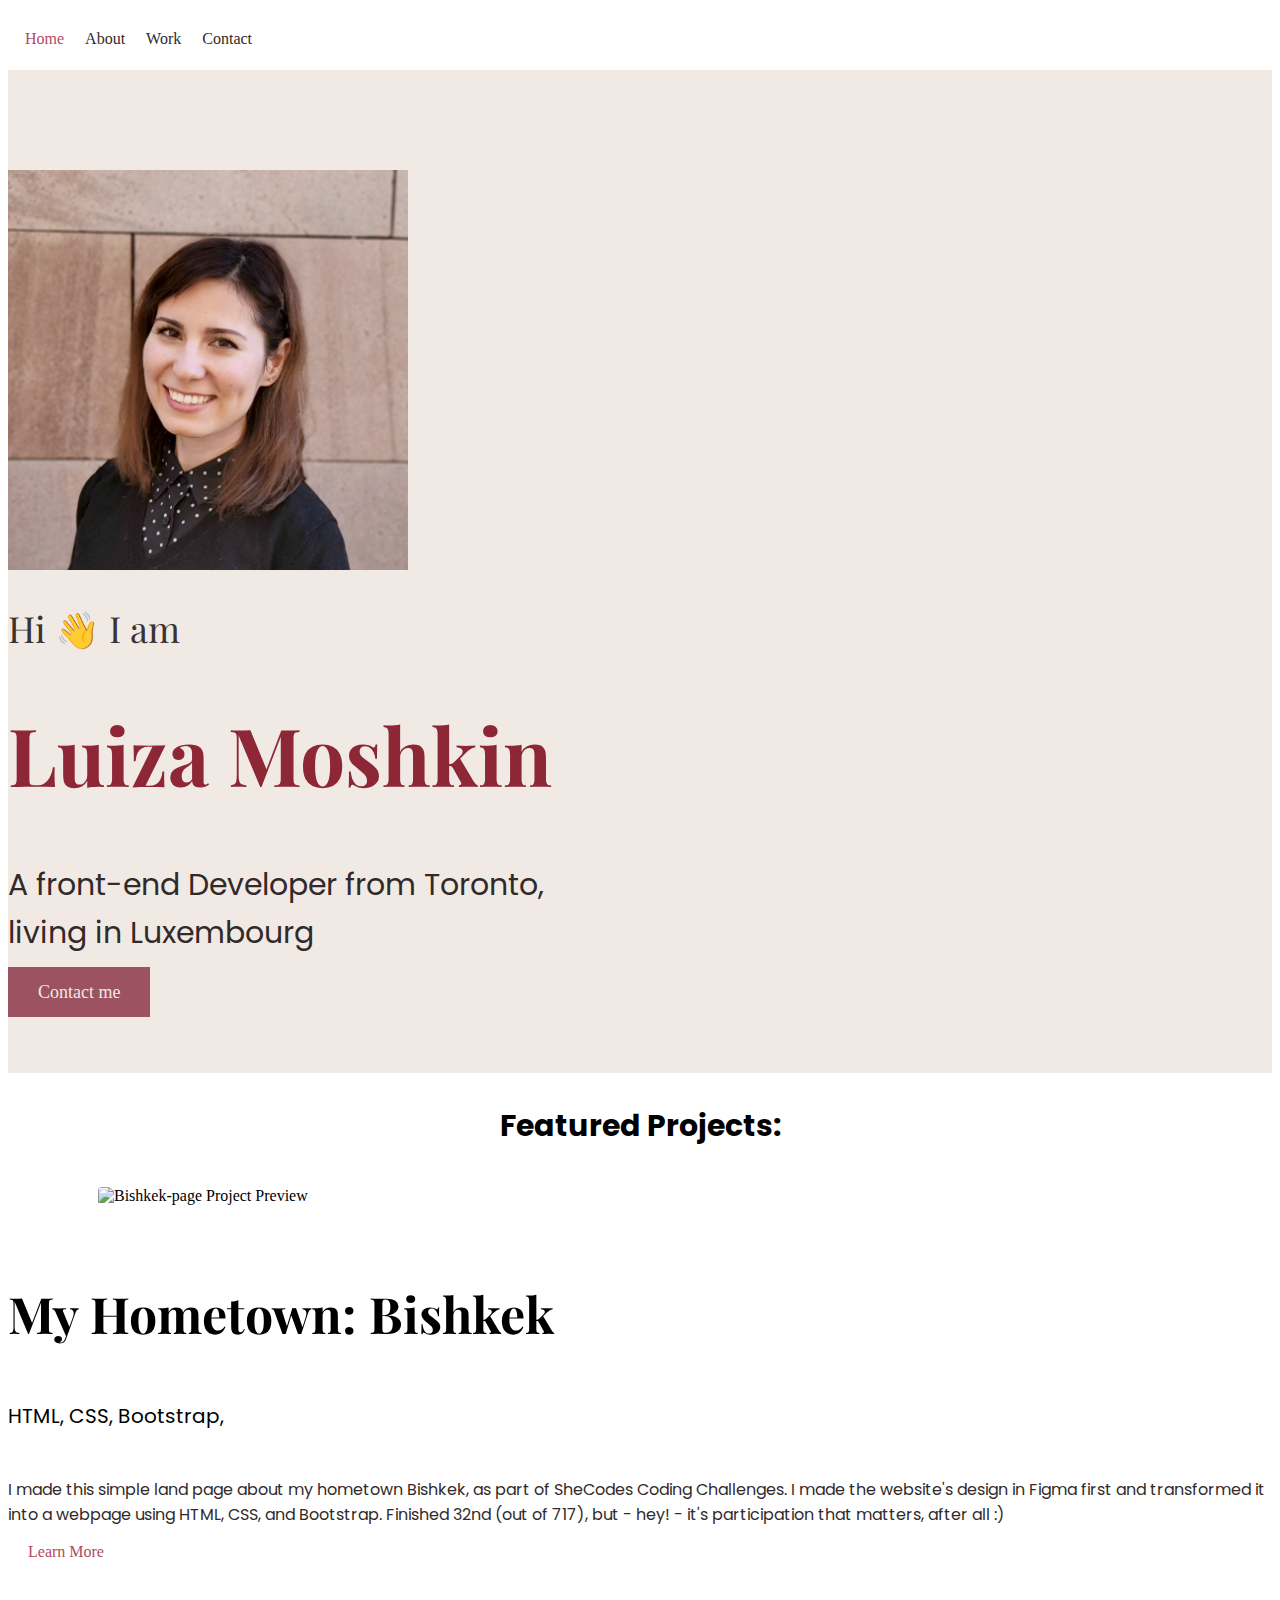
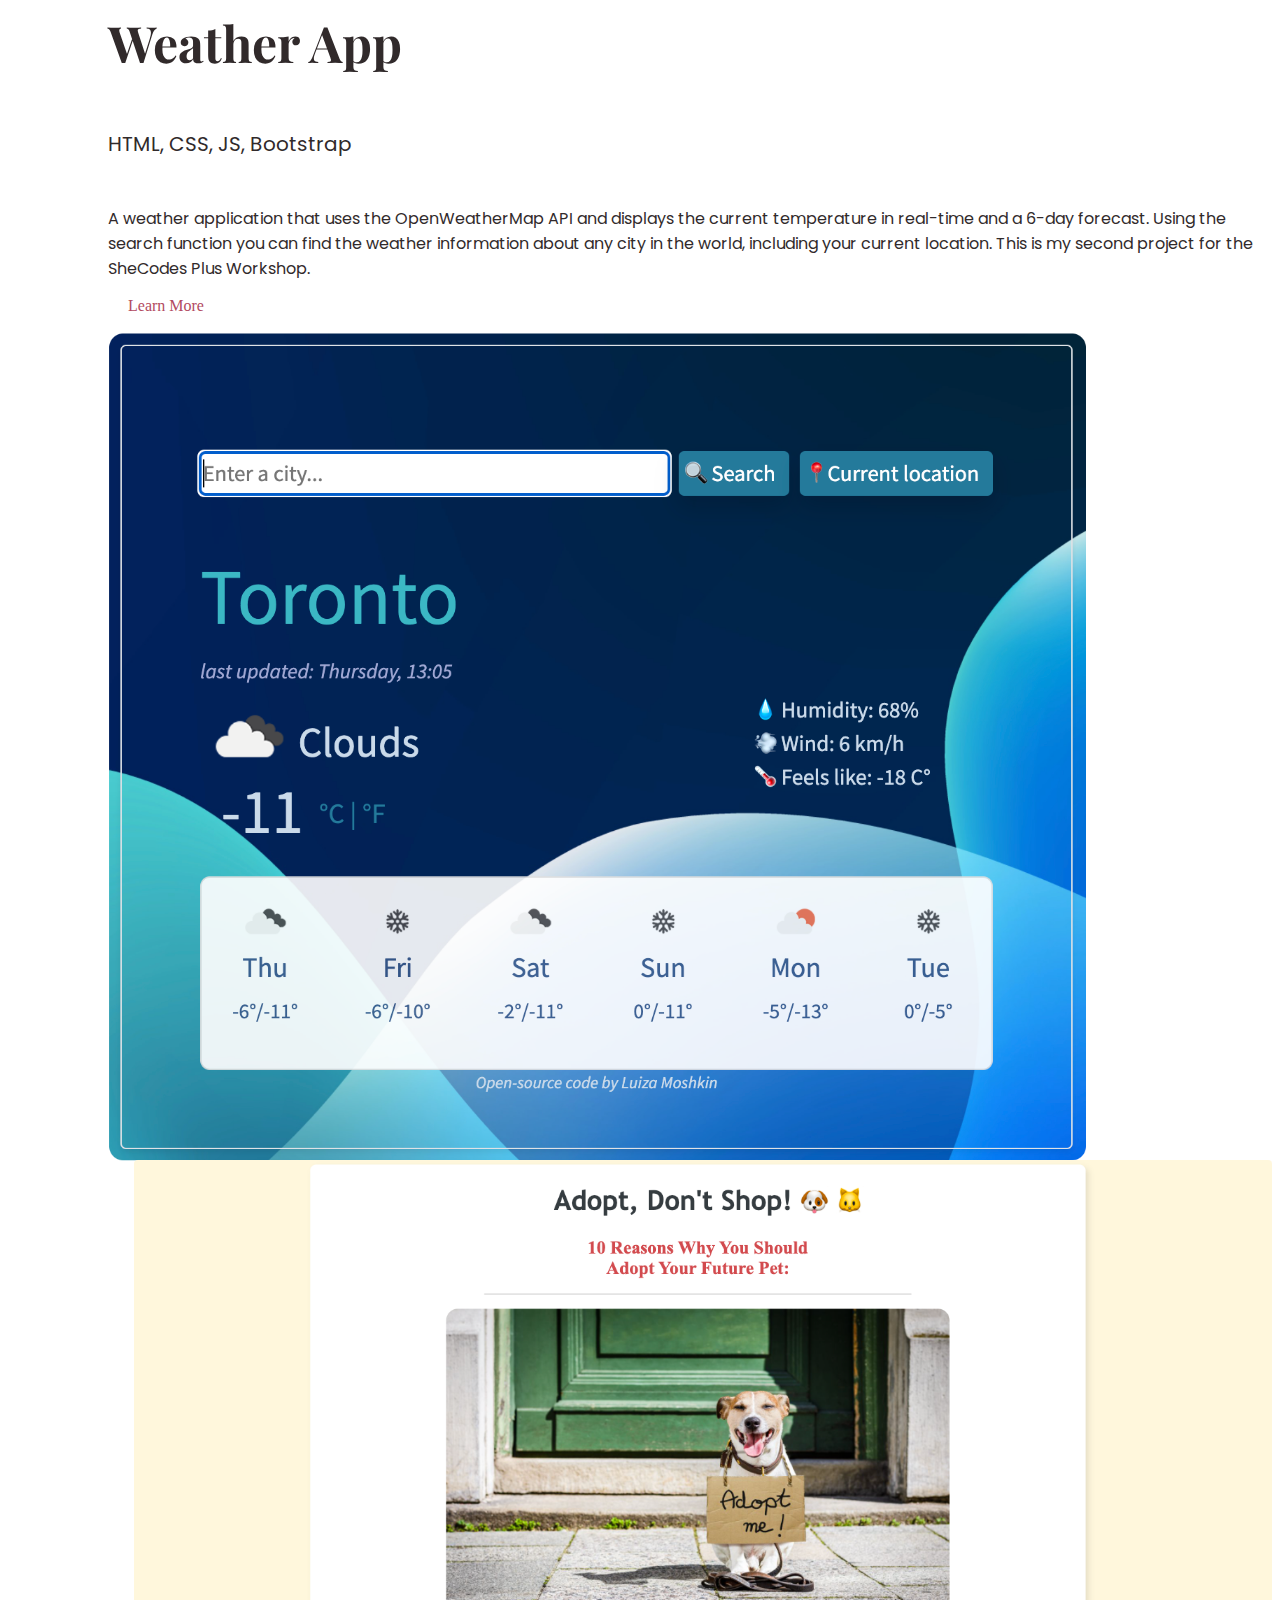
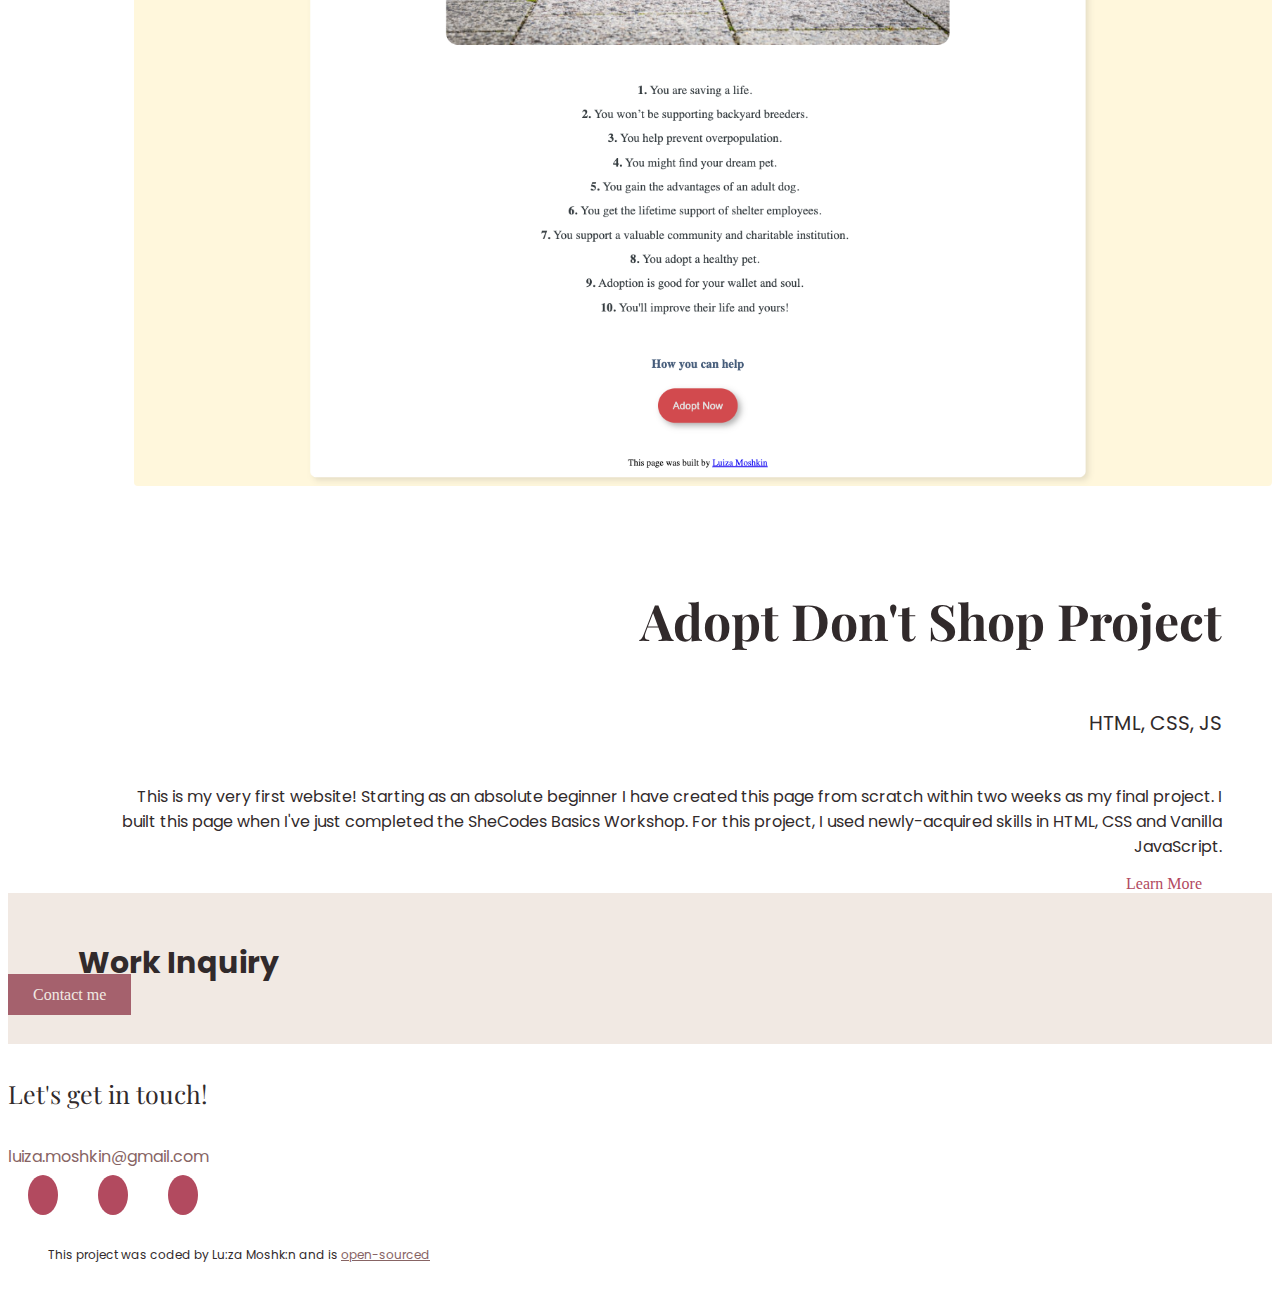
==== index.html @ a4249971 "Added animation effects" ====
<!DOCTYPE html>
<html lang="en">
  <head>
    <meta charset="UTF-8" />
    <meta http-equiv="X-UA-Compatible" content="IE=edge" />
    <meta name="viewport" content="width=device-width, initial-scale=1.0" />
    <meta
      name="description"
      content="Luiza Moshkin is a front-end developer from Toronto, Canada. She is an aspiring software engineer who can work remotely."
    />

    <link rel="preconnect" href="https://fonts.googleapis.com" />
    <link rel="preconnect" href="https://fonts.gstatic.com" crossorigin />
    <link
      href="https://fonts.googleapis.com/css2?family=Playfair+Display:wght@700&family=Poppins:wght@400;500;700&family=Source+Sans+Pro:ital,wght@0,200;0,300;0,400;0,600;0,700;0,900;1,200;1,300;1,400;1,600;1,700;1,900&display=swap"
      rel="stylesheet"
    />
    <link
      href="https://cdn.jsdelivr.net/npm/bootstrap@5.1.3/dist/css/bootstrap.min.css"
      rel="stylesheet"
      integrity="sha384-1BmE4kWBq78iYhFldvKuhfTAU6auU8tT94WrHftjDbrCEXSU1oBoqyl2QvZ6jIW3"
      crossorigin="anonymous"
    />
    <link rel="stylesheet" href="styles/styles.css" />

    <script
      src="https://cdn.jsdelivr.net/npm/bootstrap@5.1.3/dist/js/bootstrap.bundle.min.js"
      integrity="sha384-ka7Sk0Gln4gmtz2MlQnikT1wXgYsOg+OMhuP+IlRH9sENBO0LRn5q+8nbTov4+1p"
      crossorigin="anonymous"
    ></script>
    <script
      src="https://kit.fontawesome.com/94378a0b89.js"
      crossorigin="anonymous"
    ></script>

    <title>Luiza Moshkin - A front-end developer</title>
  </head>
  <body>
    <div class="container">
      <nav class="d-flex justify-content-end">
        <ul>
          <li class="active"><a href="/" title="Homepage"> Home</a></li>
          <li><a href="/about.html" title="About Luiza"> About</a></li>
          <li><a href="/work.html" title="Luiza's Work"> Work </a></li>
          <li>
            <a href="/contact.html" title="Luiza's Contact Info"> Contact </a>
          </li>
        </ul>
      </nav>
    </div>

    <div class="main-page container-fluid flex">
      <div class="hero">
        <div class="row">
          <div class="col-lg text-center mb-3 d-lg-block">
            <img
              src="/images/Luiza Moshkin-round.jpg"
              alt="Luiza Moshkin headshot"
              class="img-fluid luiza rounded-circle border border-white border-3"
            />
          </div>

          <div class="col-md">
            <p>Hi 👋 I am</p>
            <h1 class="mb-4 rotate">Luiza Moshkin</h1>
            <h2 class="mb-5">
              A front-end Developer from Toronto, <br />living in Luxembourg
            </h2>

            <div class="email-me">
              <a
                href="/contact.html"
                title="Contact me"
                class="btn btn-branding"
                id="btn-contact-me"
                >Contact me</a
              >
            </div>
          </div>
        </div>
      </div>

      <div class="zero-project mb-5">
        <h3 class="text-center mt-5 mb-5">Featured Projects:</h3>
        <div class="row">
          <div class="col-sm text-center">
            <img
              src="/images/Bishkek-City-Homepage.png"
              alt="Bishkek-page Project Preview"
              class="d-none d-sm-block grow"
              id="img-bishkek-app"
            />
          </div>

          <div class="col-sm">
            <h2 class="mt-4 mb-3">My Hometown: Bishkek</h2>
            <h6 class="mb-4">HTML, CSS, Bootstrap,</h6>
            <p class="mb-4 text-muted">
              I made this simple land page about my hometown Bishkek, as part of
              SheCodes Coding Challenges. I made the website's design in Figma
              first and transformed it into a webpage using HTML, CSS, and
              Bootstrap. Finished 32nd (out of 717), but - hey! - it's
              participation that matters, after all :)
            </p>
            <div class="btn-weather-app">
              <a href="/work.html" class="btn btn-branding" id="btn-weather-app"
                >Learn More</a
              >
            </div>
          </div>
        </div>
      </div>

      <div class="first-project mb-5 mt-5">
        <div class="row">
          <div class="col-sm weather-margin">
            <h2 class="mt-5 mb-2">Weather App</h2>
            <h6 class="mb-4">HTML, CSS, JS, Bootstrap</h6>
            <p class="mb-4 text-muted">
              A weather application that uses the OpenWeatherMap API and
              displays the current temperature in real-time and a 6-day
              forecast. Using the search function you can find the weather
              information about any city in the world, including your current
              location. This is my second project for the SheCodes Plus
              Workshop.
            </p>
            <div class="btn-weather-app">
              <a href="/work.html" class="btn btn-branding" id="btn-weather-app"
                >Learn More</a
              >
            </div>
          </div>
          <div class="col-sm text-center">
            <img
              src="/images/Weather-App.png"
              alt="Weather Project Preview"
              class="d-none d-sm-block mt-5 grow"
              id="img-weather-app"
            />
          </div>
        </div>
      </div>

      <div class="second-project mt-5">
        <div class="row">
          <div class="col-sm mt-3 text-center">
            <img
              src="/images/Adopt-dont-shop-website.png"
              alt="Website Preview"
              class="d-none d-sm-block grow"
              id="img-adopt-app"
            />
          </div>

          <div class="col-sm" id="adopt-section">
            <h2 class="mt-5 mb-2">Adopt Don't Shop Project</h2>
            <h6 class="mb-4">HTML, CSS, JS</h6>
            <p class="mb-4 text-muted">
              This is my very first website! Starting as an absolute beginner I
              have created this page from scratch within two weeks as my final
              project. I built this page when I've just completed the SheCodes
              Basics Workshop. For this project, I used newly-acquired skills in
              HTML, CSS and Vanilla JavaScript.
            </p>
            <div class="btn-adopt-app">
              <a href="/work.html" class="btn btn-branding" id="btn-adopt-app"
                >Learn More</a
              >
            </div>
          </div>
        </div>
      </div>

      <div class="flex text-center mt-5 mb-5 d-none d-sm-block">
        <div class="work-inquiry">
          <div class="container">
            <div class="row">
              <div class="col-md-6">
                <h5>Work Inquiry</h5>
              </div>

              <div class="col-md-6">
                <a
                  href="/contact.html"
                  class="btn btn-branding"
                  id="btn-work-inquiry"
                  >Contact me</a
                >
              </div>
            </div>
          </div>
        </div>
      </div>

      <div class="email-footer text-center justify-content-center">
        <h4 class="mt-5 mb-3">Let's get in touch!</h4>

        <p id="email-contact">
          <a href="mailto:luiza.moshkin@gmail.com">luiza.moshkin@gmail.com</a>
        </p>
      </div>

      <div class="social-links-footer d-flex justify-content-center mt-5">
        <a href="https://github.com/la-viza" target="_blank"
          ><i class="fab fa-github" id="footer-icons"></i
        ></a>

        <a
          href="https://www.linkedin.com/in/luiza-moshkin-3024b9229/"
          target="_blank"
          ><i class="fab fa-linkedin-in" id="footer-icons"></i
        ></a>

        <a href=" https://www.instagram.com/la_viza/" target="_blank"
          ><i class="fab fa-instagram" id="footer-icons"></i
        ></a>
      </div>
      <footer class="footer mt-3 mb-3 text-center">
        This project was coded by Lu:za Moshk:n and is
        <a href="https://github.com/la-viza/Portfolio-Project">open-sourced</a>
      </footer>
    </div>
  </body>
</html>
---- styles/styles.css ----
:root {
  --primary-font: "Poppins", sans-serif;
  --heading-font: "Playfair Display", serif;
  --branding-color: #f1e9e3;
  --secondary-color: #b24a5f;
  --heading-color: #312a2b;
  --contact-btn-color: #984a59;
  --contact-links-color: #876464;
}
header {
  padding: 65px !important;
  background-color: var(--branding-color);
  max-width: 100%;
}

header h3 {
  font-size: 40px;
  font-family: var(--heading-font);
  color: var(--heading-color);
}
.heading-short {
  display: inline;
  font-family: var(--heading-font) !important;
}
h1 {
  font-family: var(--heading-font);
  font-size: 80px;
  font-weight: bold;
  color: #8e2735;
}
h3 {
  font-family: var(--primary-font);
  font-size: 30px;
  text-align: center;
}

h2 {
  font-family: var(--heading-font);
  font-size: 50px;
  line-height: 1.6;
}

h4 {
  font-family: var(--heading-font);
  font-size: 25px;
  font-weight: normal;
}
h5 {
  font-family: var(--primary-font);
  font-size: 30px;
  color: var(--heading-color);
  margin: 7px 0 0 70px;
}

h6 {
  font-family: var(--primary-font);
  font-size: 20px;
  font-weight: normal;
}

p {
  font-family: var(--primary-font);
  color: var(--heading-color);
  font-size: 16px;
  font-weight: normal;
}
span {
  display: flex;
  justify-content: center;
}

nav {
  padding: 10px 0;
}
nav ul {
  padding: 0;
  margin: 0;
}

nav li {
  display: inline;
  list-style: none;
  line-height: 42px;
  margin-left: 17px;
}
nav a {
  text-decoration: none;
  color: var(--heading-color);
  transition: all 100ms ease-in-out;
}
nav a:hover,
nav li.active a,
footer a:hover {
  color: var(--secondary-color);
}
footer {
  padding: 40px;
  font-family: var(--primary-font);
  color: var(--heading-color);
  font-size: 12px;
  line-height: 1.5;
}
footer a {
  color: var(--contact-links-color);
  text-decoration: underline;
}
.main-page {
  padding: 0 !important;
  max-width: 100%;
}

.hero {
  max-width: 100%;
  margin: 0 !important;
  text-align: left;
  background-color: var(--branding-color);
  padding: 100px 0 70px;
  color: var(--heading-color);
}
.hero p {
  font-family: var(--heading-font) !important;
  font-size: 36px;
  line-height: 1;
  color: var(--heading-color) !important;
  opacity: 95%;
}

.hero h2 {
  font-family: var(--primary-font);
  font-weight: normal;
  font-size: 30px;
}
.rotate {
  transition: 1s ease;
}

.rotate:hover {
  -webkit-transform: rotateZ(-3deg);
  -ms-transform: rotateZ(-3deg);
  transform: rotateZ(-3deg);
  transition: 1s ease;
}

.luiza {
  width: 400px;
  height: auto;
  transition: 1s ease;
}
.luiza:hover {
  -webkit-transform: scale(1.1);
  -ms-transform: scale(1.1);
  transform: scale(1.1);
  transition: 1s ease;
}

.first-project {
  text-align: left;
  margin: auto;
  color: var(--heading-color);
}

.second-project {
  text-align: right;
  margin: 0;
  color: var(--heading-color);
}
.grow {
  transition: 1s ease;
  cursor: pointer;
}
.grow:hover {
  -webkit-transform: scale(1.1);
  -ms-transform: scale(1.1);
  transform: scale(1.1);
  transition: 1s ease;
}

.contact-icons {
  font-size: 25px;
  margin: 15px;
  color: var(--contact-links-color);
}

a {
  color: var(--heading-color);
  text-decoration: none;
  cursor: pointer;
  transition: all 100ms ease-in-out;
}
a :hover {
  color: var(--secondary-color);
}

#btn-contact-me {
  background-color: var(--contact-btn-color);
  color: var(--branding-color);
  border-color: var(--contact-btn-color);
  opacity: 95%;
  font-size: 18px;
  padding: 15px 30px;
}
#btn-contact-me-about {
  background-color: var(--contact-btn-color);
  color: var(--branding-color);
  border-color: var(--contact-btn-color);
  opacity: 95%;
  font-size: 16px;
  padding: 15px 15px;
}

#btn-contact-me:hover,
#btn-contact-me-about:hover {
  border: solid 1px var(--branding-color);
  opacity: 100%;
  transition: all 100ms ease-in-out;
}

#btn-weather-app,
#btn-adopt-app {
  background-color: fffff;
  color: var(--secondary-color);
  border-color: var(--secondary-color);
  font-size: 16px;
  padding: 15px 20px;
}

#btn-weather-app:hover,
#btn-adopt-app:hover {
  color: var(--contact-btn-color);
  border: solid 1.2px var(--contact-btn-color);
  transition: all 100ms ease-in-out;
}

#btn-launch-project {
  background-color: var(--contact-btn-color);
  color: var(--branding-color);
  border-color: var(--contact-btn-color);
  opacity: 85%;
  font-size: 14px;
  padding: 13px 15px;
}

#btn-launch-project:hover {
  border: solid 1px var(--branding-color);
  opacity: 100%;
  transition: all 100ms ease-in-out;
}

#img-bishkek-app {
  max-width: 77%;
  height: 103%;
  margin: 8px 90px 28px;

  border-radius: 4px;
}

#img-weather-app {
  max-width: 80%;
  height: auto;
  margin: 8px 83px 28px;
  border-radius: 4px;
}

#img-adopt-app {
  max-width: 90%;
  height: auto;
  margin: -47px 0px 50px 50px;
  border-radius: 4px;
}

#img-work-bishkek {
  max-width: 87%;
  height: 66%;
  border-radius: 4px;
}

#img-work-weather {
  max-width: 90% !important;
  height: 67%;
  margin: 0;
  padding: 0;
  border-radius: 4px;
}

.weather-margin {
  margin-left: 100px;
}

.brighten {
  -webkit-filter: brightness(50%);
  -webkit-transition: all 1s ease;
  -moz-transition: all 1s ease;
  -o-transition: all 1s ease;
  -ms-transition: all 1s ease;
  transition: all 1s ease;
}
.brighten:hover {
  -webkit-filter: brightness(100%);
}
#img-work-adopt {
  max-width: 82%;
  height: auto;
  margin: 13px 0 10px -83px;
  border-radius: 4px;
}

#img-portrait-icon {
  max-width: 35%;
  margin-top: -47px;
}
#adopt-section {
  padding: 0 50px 0 100px;
}
#btn-work-inquiry {
  background-color: var(--contact-btn-color);
  color: var(--branding-color);
  border-color: var(--contact-btn-color);
  opacity: 85%;
  font-size: 16px;
  border: 12px 30px !important;
  padding: 12px 25px;
  margin-right: 70px;
}

#btn-work-inquiry:hover {
  border: solid 1px var(--branding-color);
  opacity: 100%;
  transition: all 100ms ease-in-out;
}

.content-container {
  justify-content: space-evenly;
  color: var(--heading-color);
  margin: 0 !important;
  padding: 0 !important;
}

.content-container h1 {
  font-size: 50px;
  padding-top: 150px;
}
.content-container h2 {
  font-size: 22px;
}
.contact-container h1 {
  font-size: 50px;
}
.about-me {
  padding-left: 100px;
}
.about-me-image {
  max-width: 70%;
  margin-left: 50px;
  margin-top: 60px;
  filter: grayscale(100%);
  -webkit-filter: grayscale(100%);
  -webkit-transition: all 1s ease;
}
.about-me-image:hover {
  filter: grayscale(0%);
  filter: gray;
  -webkit-filter: grayscale(0%);
  filter: none;
  transition: 1s ease;
}

.box {
  max-width: 500px;
  height: auto;
  display: flex;
  flex-direction: column;
  text-align: center;
  justify-content: center;
  padding-top: 80px;
  color: var(--heading-color);
  border-color: var(--heading-color) !important;
}
#email-contact a {
  color: var(--contact-links-color);
  display: flex;
  flex-direction: column;
}

#email-contact :hover {
  color: var(--secondary-color);
  text-decoration: none;
}

.social-links-footer a {
  margin: 0 20px;
  color: var(--branding-color);
  background: var(--secondary-color);
  padding: 10px 15px;
  font-size: 18px;
  border-radius: 50%;
  transition: all 100ms ease-in-out;
}
.social-links-footer :hover {
  color: var(--branding-color);
  background-color: var(--contact-btn-color);
}
.email-footer h4 {
  color: var(--heading-color);
}

.work-inquiry {
  display: block;
  margin: 0;
  background-color: var(--branding-color);
  color: var(--heading-color);
  padding: 40px 0;
  max-width: 100%;
}

@media (max-width: 915px) {
  header {
    padding: 40px !important;
    background-color: var(--branding-color);
    max-width: 100%;
    text-align: center;
    justify-content: space-evenly;
  }

  header h3 {
    font-size: 19px;
  }
  h3 {
    font-size: 17px;
  }
  h4 {
    margin-top: -15px;
    font-size: 20px;
  }
  h5 {
    font-family: var(--primary-font);
    font-size: 20px;
    color: var(--heading-color);
    margin: 14px;
  }
  h6 {
    font-size: 12px;
  }

  nav ul {
    margin-right: 8px;
  }
  nav li {
    margin-left: 7px;
    line-height: 30px;
  }
  nav a {
    font-size: 12px;
  }
  footer {
    font-size: 8px;
    margin: 0;
    padding: 15px 0 20px;
  }
  .hero {
    justify-content: center !important;
    text-align: center !important;
    padding: 40px 0 25px 0;
  }
  .luiza {
    max-width: 35%;
    height: auto;
    text-align: center;
  }
  .hero p {
    font-size: 20px;
  }
  .hero h1 {
    font-size: 40px;
    margin-top: -10px;
  }
  .hero h2,
  .first-project h3 {
    font-size: 20px;
    margin-top: -10px;
  }
  #btn-contact-me,
  #btn-contact-me-about {
    margin-top: -45px;
    font-size: 10px;
    padding: 8px 15px;
    text-align: center;
    justify-content: center;
  }
  #btn-launch-project {
    margin-top: -21px;
    font-size: 10px;
    padding: 7px 9px;
    text-align: center;
    justify-content: center;
  }
  .first-project,
  .second-project {
    text-align: center;
    justify-content: space-evenly;
    margin-top: -18px;
    flex: 1;
  }

  .first-project p,
  .second-project p,
  .content-container p {
    justify-content: center;
    font-size: 12px;
  }

  .first-project h2,
  .second-project h2 {
    font-size: 25px;
    margin-top: -15px !important;
  }
  .find-me {
    margin-top: 15px !important;
  }
  #adopt-section {
    padding: 0 !important;
  }
  #btn-weather-app,
  #btn-adopt-app {
    font-size: 10px;
    padding: 8px 15px;
  }

  .content-container {
    margin-top: 20px;
    margin-left: -50px;
    text-align: center;
  }
  .content-container h1 {
    font-size: 21px;
    padding: 0 !important;
    margin-left: 29px;
  }
  .contact-container h1 {
    font-size: 35px;
    padding: 0 !important;
    margin-bottom: 35px !important;
  }
  .contact-container {
    margin-top: 100px;
    text-align: center;
    height: auto;
    display: flex;
    flex-direction: column;
    text-align: center;
    justify-content: center;
  }
  .content-container h2 {
    font-size: 14px;
  }
  .box {
    max-width: 320px;
    height: 400px;
    display: flex;
    flex-direction: column;
    text-align: center;
    justify-content: center;
    padding-top: 80px;
  }

  #btn-contact-me-about {
    display: block;
    margin: -20px auto;
    justify-content: center;
    max-width: 50%;
  }
  .about-me-image {
    max-width: 60%;
    margin: 45px;
  }

  .social-links-footer a {
    margin: -17px 14px 17px !important;
    padding: 10px 15px !important;
    font-size: 15px !important;
  }

  #img-adopt-app {
    max-width: 90%;
    height: auto;
    margin: -47px 0px 50px 0px;
    border-radius: 4px;
  }
  #img-work-weather {
    max-width: 82%;
    height: auto;
    margin: -15px 0 28px;
    border-radius: 4px;
  }

  #img-work-adopt {
    max-width: 82%;
    height: auto;
    margin: 30px 0 28px;
    border-radius: 4px;
  }
  #email-contact {
    font-size: 10px !important;
  }
  .email-footer h4 {
    margin-top: 5px !important;
  }
  .work-inquiry {
    border-radius: 7px;
  }
}
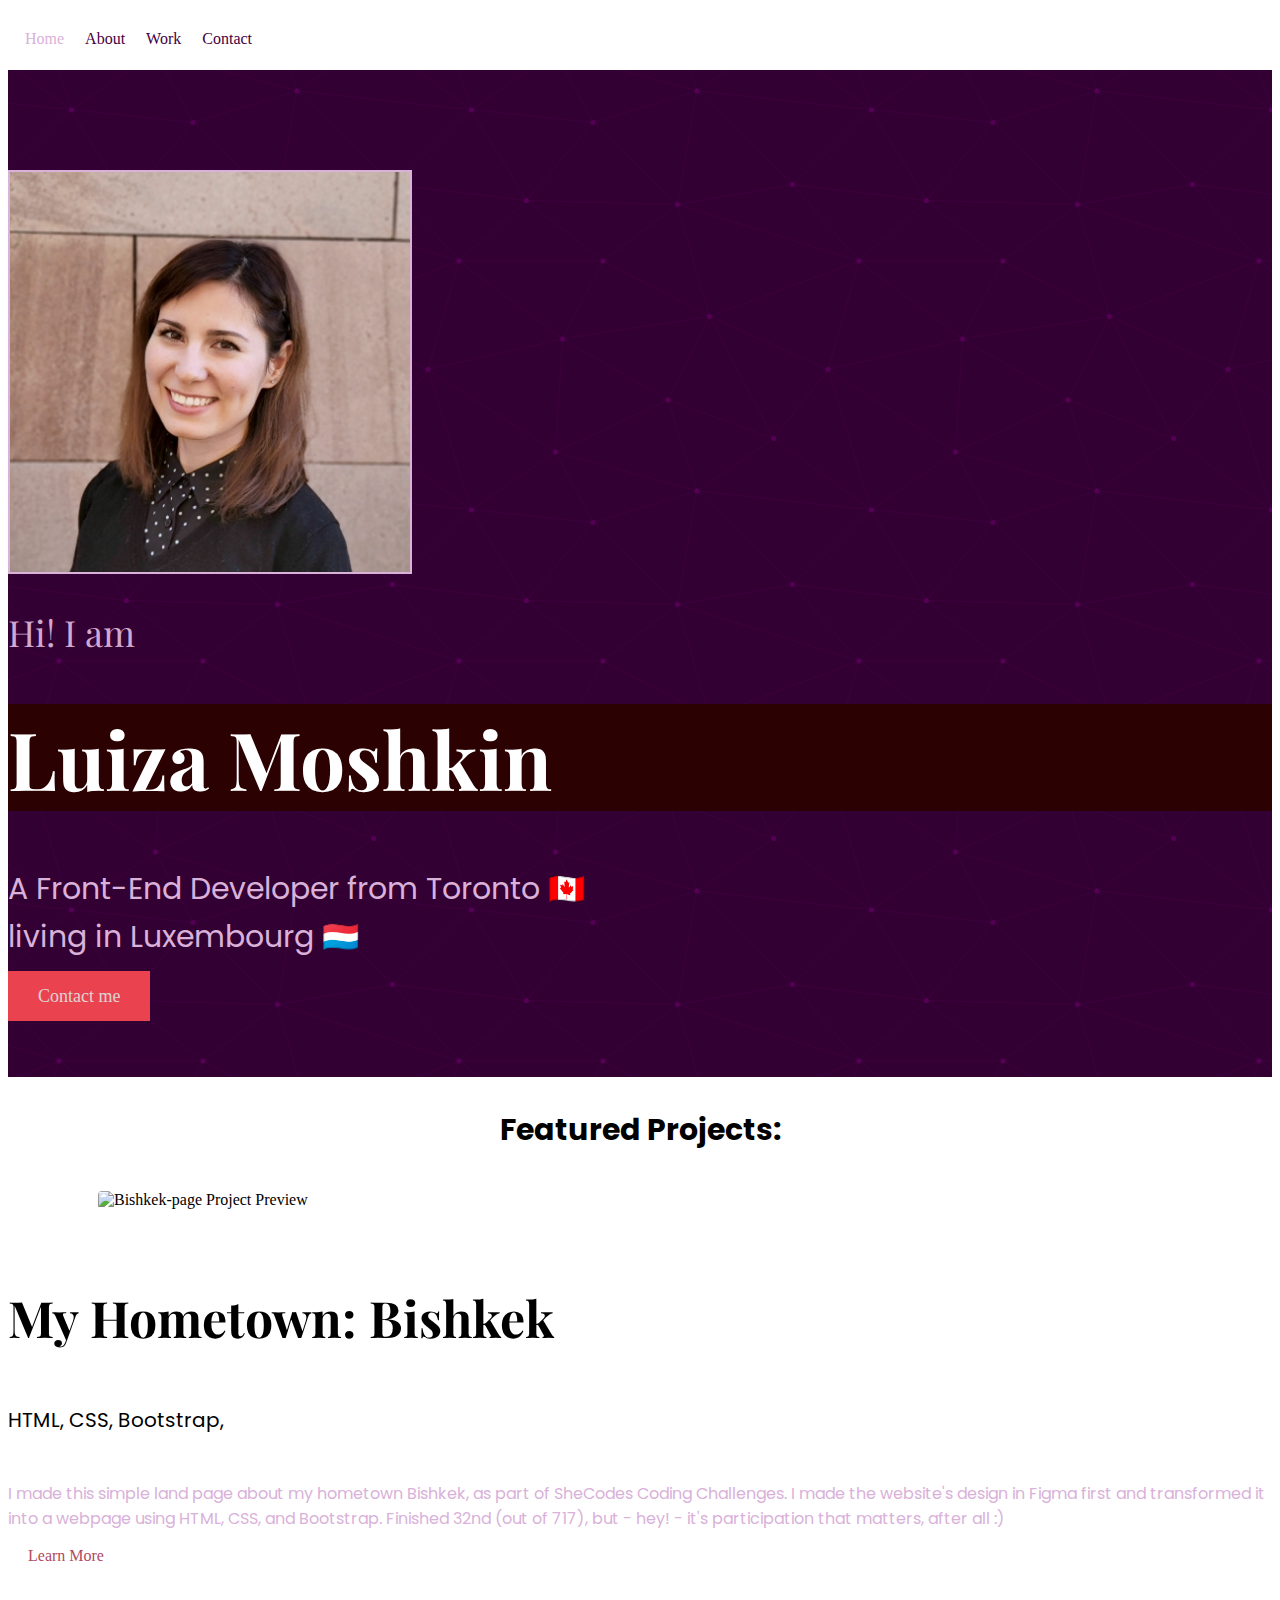
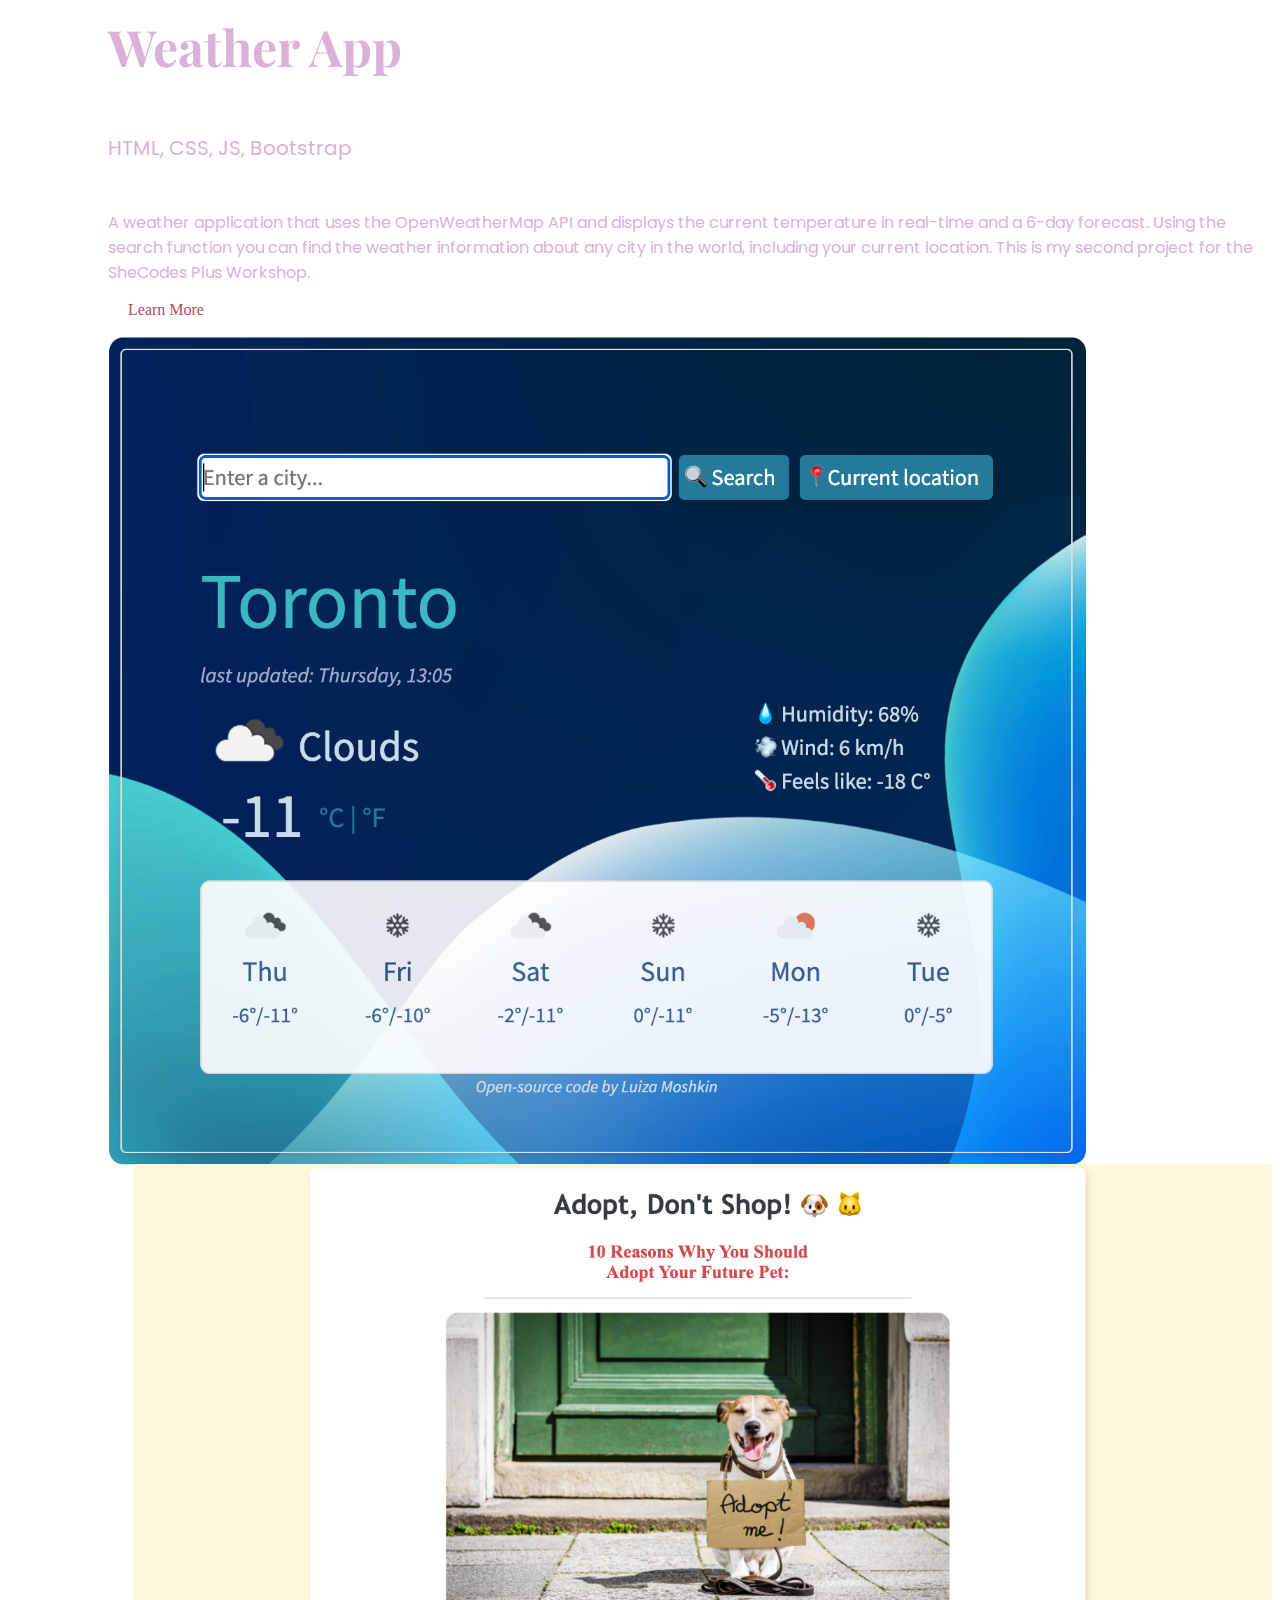
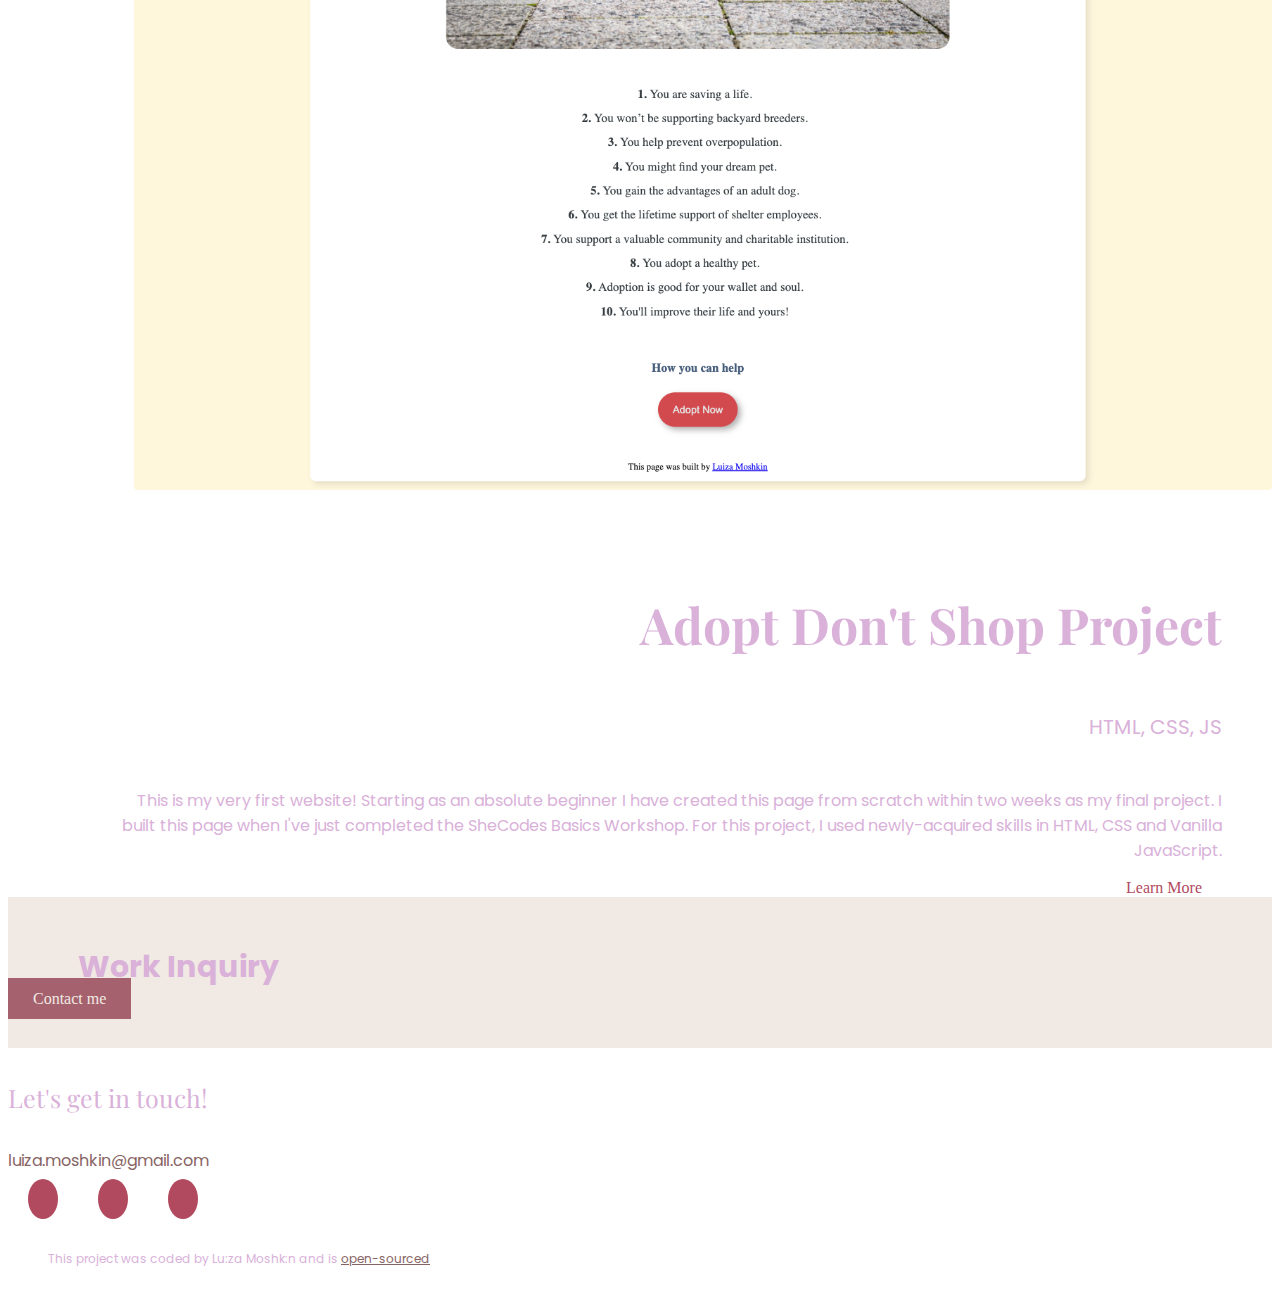
==== commit f1a2ca3f: "changing style of the portfolio" ====
--- a/index.html
+++ b/index.html
@@ -56,22 +56,26 @@
             <img
               src="/images/Luiza Moshkin-round.jpg"
               alt="Luiza Moshkin headshot"
-              class="img-fluid luiza rounded-circle border border-white border-3"
+              class="img-fluid luiza rounded-circle border border-2"
             />
           </div>
 
           <div class="col-md">
-            <p>Hi 👋 I am</p>
-            <h1 class="mb-4 rotate">Luiza Moshkin</h1>
-            <h2 class="mb-5">
-              A front-end Developer from Toronto, <br />living in Luxembourg
+            <p>Hi! I am</p>
+            <div class="wrapper two"">
+              <div class="neon"><h1 class="mb-4 rotate">Luiza Moshkin</h1></div>
+      
+            </div>
+            <h2 class="mb-5 heading-about">
+              A Front-End Developer from Toronto 🇨🇦 <br />living in Luxembourg
+              🇱🇺
             </h2>
 
             <div class="email-me">
               <a
                 href="/contact.html"
                 title="Contact me"
-                class="btn btn-branding"
+                class="btn"
                 id="btn-contact-me"
                 >Contact me</a
               >
--- a/styles/styles.css
+++ b/styles/styles.css
@@ -1,12 +1,18 @@
+@import url("https://fonts.googleapis.com/css2?family=Play&display=swap");
+
 :root {
   --primary-font: "Poppins", sans-serif;
   --heading-font: "Playfair Display", serif;
   --branding-color: #f1e9e3;
   --secondary-color: #b24a5f;
-  --heading-color: #312a2b;
+  --heading-color: #d9b1d9;
   --contact-btn-color: #984a59;
   --contact-links-color: #876464;
-}
+  --nav-links-color: #440043;
+}
+/* body {
+  background-color: #404040;
+} */
 header {
   padding: 65px !important;
   background-color: var(--branding-color);
@@ -26,7 +32,7 @@
   font-family: var(--heading-font);
   font-size: 80px;
   font-weight: bold;
-  color: #8e2735;
+  color: #ffffff;
 }
 h3 {
   font-family: var(--primary-font);
@@ -85,13 +91,13 @@
 }
 nav a {
   text-decoration: none;
-  color: var(--heading-color);
+  color: var(--nav-links-color);
   transition: all 100ms ease-in-out;
 }
 nav a:hover,
 nav li.active a,
 footer a:hover {
-  color: var(--secondary-color);
+  color: var(--heading-color);
 }
 footer {
   padding: 40px;
@@ -114,6 +120,8 @@
   margin: 0 !important;
   text-align: left;
   background-color: var(--branding-color);
+  background-image: url("data:image/svg+xml,%3Csvg xmlns='http://www.w3.org/2000/svg' width='400' height='400' viewBox='0 0 800 800'%3E%3Cg fill='none' stroke='%23404' stroke-width='1'%3E%3Cpath d='M769 229L1037 260.9M927 880L731 737 520 660 309 538 40 599 295 764 126.5 879.5 40 599-197 493 102 382-31 229 126.5 79.5-69-63'/%3E%3Cpath d='M-31 229L237 261 390 382 603 493 308.5 537.5 101.5 381.5M370 905L295 764'/%3E%3Cpath d='M520 660L578 842 731 737 840 599 603 493 520 660 295 764 309 538 390 382 539 269 769 229 577.5 41.5 370 105 295 -36 126.5 79.5 237 261 102 382 40 599 -69 737 127 880'/%3E%3Cpath d='M520-140L578.5 42.5 731-63M603 493L539 269 237 261 370 105M902 382L539 269M390 382L102 382'/%3E%3Cpath d='M-222 42L126.5 79.5 370 105 539 269 577.5 41.5 927 80 769 229 902 382 603 493 731 737M295-36L577.5 41.5M578 842L295 764M40-201L127 80M102 382L-261 269'/%3E%3C/g%3E%3Cg fill='%23505'%3E%3Ccircle cx='769' cy='229' r='5'/%3E%3Ccircle cx='539' cy='269' r='5'/%3E%3Ccircle cx='603' cy='493' r='5'/%3E%3Ccircle cx='731' cy='737' r='5'/%3E%3Ccircle cx='520' cy='660' r='5'/%3E%3Ccircle cx='309' cy='538' r='5'/%3E%3Ccircle cx='295' cy='764' r='5'/%3E%3Ccircle cx='40' cy='599' r='5'/%3E%3Ccircle cx='102' cy='382' r='5'/%3E%3Ccircle cx='127' cy='80' r='5'/%3E%3Ccircle cx='370' cy='105' r='5'/%3E%3Ccircle cx='578' cy='42' r='5'/%3E%3Ccircle cx='237' cy='261' r='5'/%3E%3Ccircle cx='390' cy='382' r='5'/%3E%3C/g%3E%3C/svg%3E");
+  background-color: #330033;
   padding: 100px 0 70px;
   color: var(--heading-color);
 }
@@ -130,6 +138,17 @@
   font-weight: normal;
   font-size: 30px;
 }
+
+.wrapper.two {
+  background-color: #2c0101;
+  font-size: 6rem;
+  font-family: "Play", sans-serif;
+}
+.neon h3 {
+  margin: 1rem auto;
+  animation: neon 1s ease infinite;
+}
+
 .rotate {
   transition: 1s ease;
 }
@@ -153,6 +172,14 @@
   transition: 1s ease;
 }
 
+.heading-about:hover {
+  -webkit-transform: scale(1.2);
+  -ms-transform: scale(1.2);
+  transform: scale(1.2) bold;
+  transition: 1s ease;
+  font-weight: 500;
+}
+
 .first-project {
   text-align: left;
   margin: auto;
@@ -181,8 +208,12 @@
   color: var(--contact-links-color);
 }
 
+.border {
+  border: 2px solid var(--heading-color) !important;
+}
+
 a {
-  color: var(--heading-color);
+  color: var(--nav-links-color);
   text-decoration: none;
   cursor: pointer;
   transition: all 100ms ease-in-out;
@@ -192,12 +223,12 @@
 }
 
 #btn-contact-me {
-  background-color: var(--contact-btn-color);
+  background-color: #fe4a53;
   color: var(--branding-color);
-  border-color: var(--contact-btn-color);
-  opacity: 95%;
+  opacity: 90%;
   font-size: 18px;
   padding: 15px 30px;
+  outline-color: #fe4a53;
 }
 #btn-contact-me-about {
   background-color: var(--contact-btn-color);
@@ -450,6 +481,7 @@
   }
   nav a {
     font-size: 12px;
+    color: var(--nav-links-color);
   }
   footer {
     font-size: 8px;
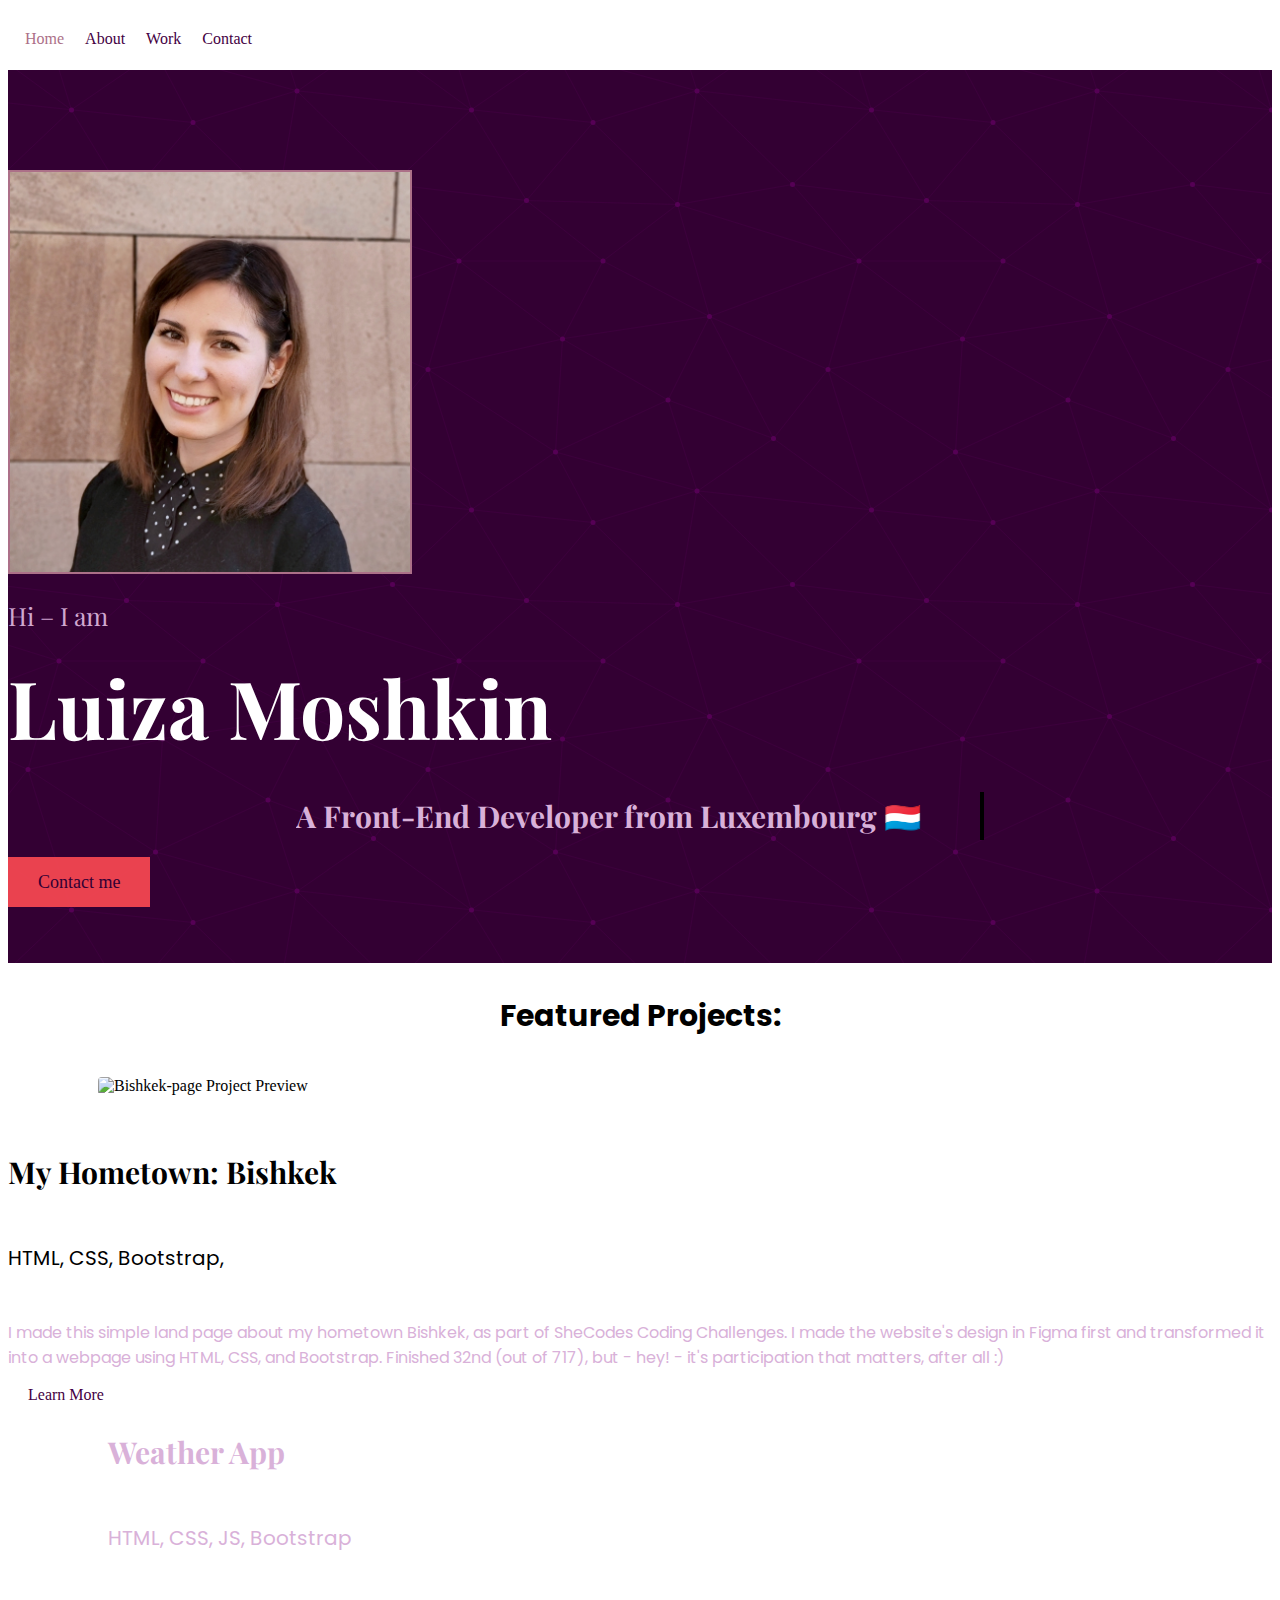
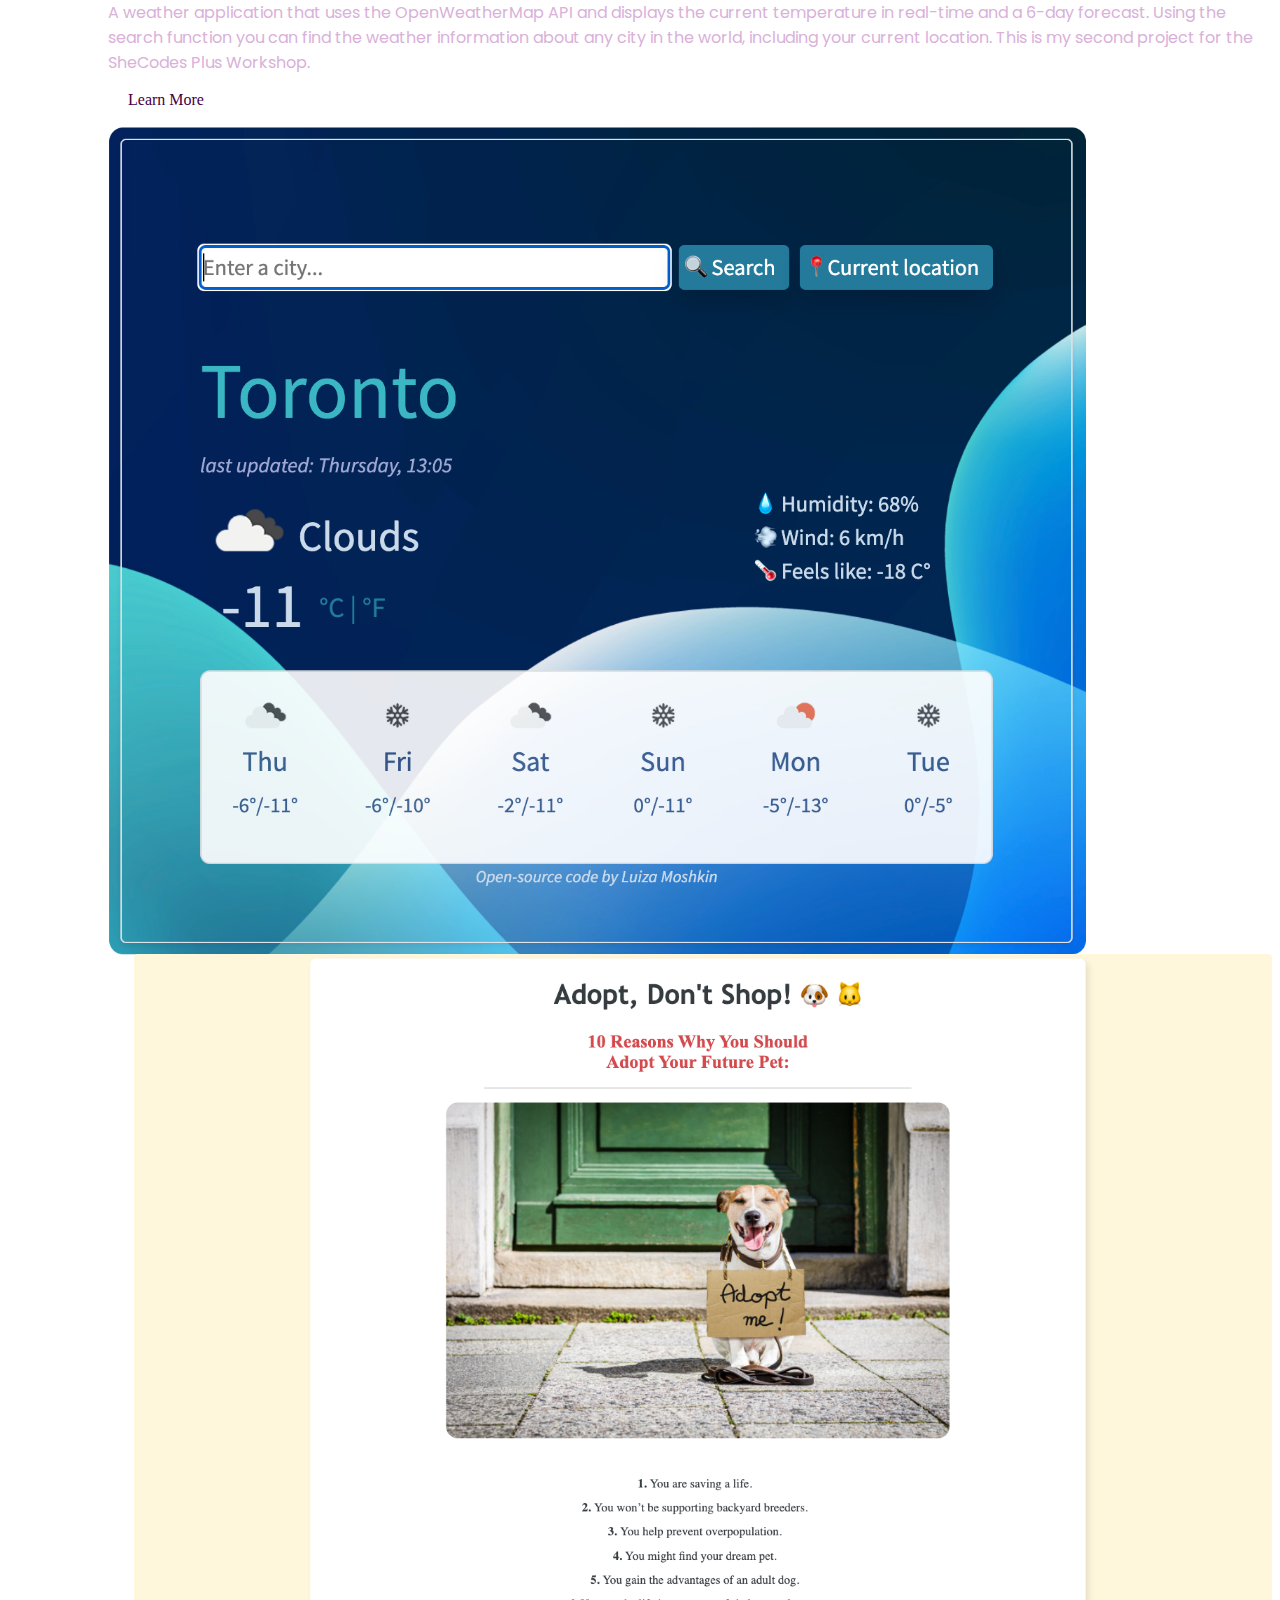
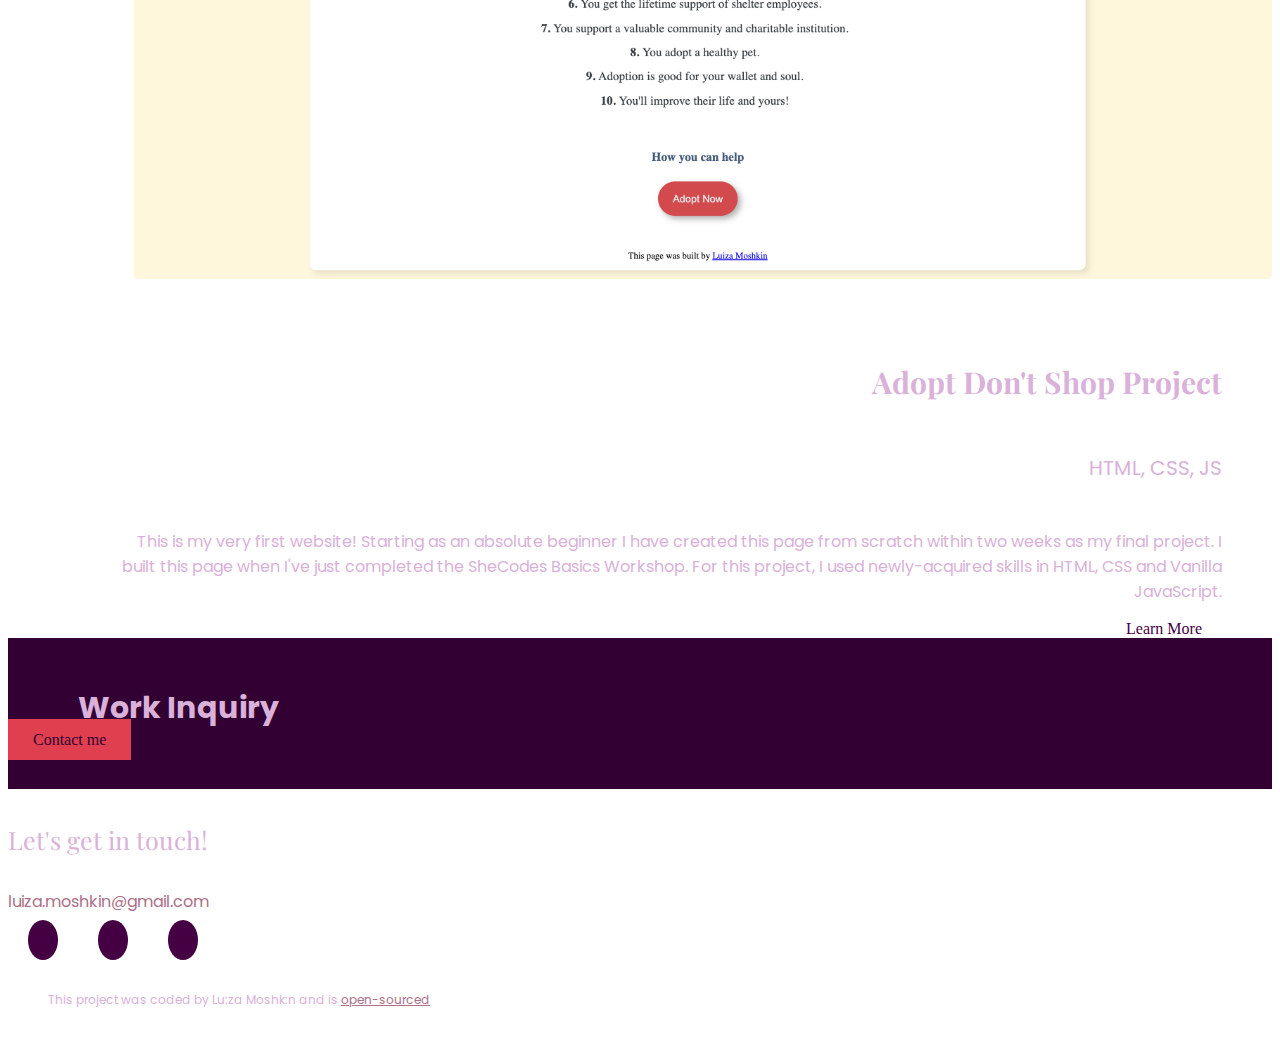
==== commit 4c36c910: "Edited styling of the homepage" ====
--- a/index.html
+++ b/index.html
@@ -61,168 +61,166 @@
           </div>
 
           <div class="col-md">
-            <p>Hi! I am</p>
+            <p>Hi – I am</p>
             <div class="wrapper two"">
-              <div class="neon"><h1 class="mb-4 rotate">Luiza Moshkin</h1></div>
-      
+            <div class="neon"><h1 class="mb-4">Luiza Moshkin</h1></div>
+          </div>
+          <div class="wrapper four">
+            <div class="type">
+              <h2 class="typing">A Front-End Developer from Luxembourg 🇱🇺</h2>
             </div>
-            <h2 class="mb-5 heading-about">
-              A Front-End Developer from Toronto 🇨🇦 <br />living in Luxembourg
-              🇱🇺
-            </h2>
-
-            <div class="email-me">
+          </div>
+
+          <div class="email-me">
+            <a
+              href="/contact.html"
+              title="Contact me"
+              class="btn"
+              id="btn-contact-me"
+              >Contact me</a
+            >
+          </div>
+        </div>
+      </div>
+    </div>
+
+    <div class="zero-project mb-5">
+      <h3 class="text-center mt-5 mb-5">Featured Projects:</h3>
+      <div class="row">
+        <div class="col-sm text-center">
+          <img
+            src="/images/Bishkek-City-Homepage.png"
+            alt="Bishkek-page Project Preview"
+            class="d-none d-sm-block grow"
+            id="img-bishkek-app"
+          />
+        </div>
+
+        <div class="col-sm">
+          <h2 class="mt-4 mb-3">My Hometown: Bishkek</h2>
+          <h6 class="mb-4">HTML, CSS, Bootstrap,</h6>
+          <p class="mb-4 text-muted">
+            I made this simple land page about my hometown Bishkek, as part of
+            SheCodes Coding Challenges. I made the website's design in Figma
+            first and transformed it into a webpage using HTML, CSS, and
+            Bootstrap. Finished 32nd (out of 717), but - hey! - it's
+            participation that matters, after all :)
+          </p>
+          <div class="btn-weather-app">
+            <a href="/work.html" class="btn btn-branding" id="btn-weather-app"
+              >Learn More</a
+            >
+          </div>
+        </div>
+      </div>
+    </div>
+
+    <div class="first-project mb-5 mt-5">
+      <div class="row">
+        <div class="col-sm weather-margin">
+          <h2 class="mt-5 mb-2">Weather App</h2>
+          <h6 class="mb-4">HTML, CSS, JS, Bootstrap</h6>
+          <p class="mb-4 text-muted">
+            A weather application that uses the OpenWeatherMap API and displays
+            the current temperature in real-time and a 6-day forecast. Using the
+            search function you can find the weather information about any city
+            in the world, including your current location. This is my second
+            project for the SheCodes Plus Workshop.
+          </p>
+          <div class="btn-weather-app">
+            <a href="/work.html" class="btn btn-branding" id="btn-weather-app"
+              >Learn More</a
+            >
+          </div>
+        </div>
+        <div class="col-sm text-center">
+          <img
+            src="/images/Weather-App.png"
+            alt="Weather Project Preview"
+            class="d-none d-sm-block mt-5 grow"
+            id="img-weather-app"
+          />
+        </div>
+      </div>
+    </div>
+
+    <div class="second-project mt-5">
+      <div class="row">
+        <div class="col-sm mt-3 text-center">
+          <img
+            src="/images/Adopt-dont-shop-website.png"
+            alt="Website Preview"
+            class="d-none d-sm-block grow"
+            id="img-adopt-app"
+          />
+        </div>
+
+        <div class="col-sm" id="adopt-section">
+          <h2 class="mt-5 mb-2">Adopt Don't Shop Project</h2>
+          <h6 class="mb-4">HTML, CSS, JS</h6>
+          <p class="mb-4 text-muted">
+            This is my very first website! Starting as an absolute beginner I
+            have created this page from scratch within two weeks as my final
+            project. I built this page when I've just completed the SheCodes
+            Basics Workshop. For this project, I used newly-acquired skills in
+            HTML, CSS and Vanilla JavaScript.
+          </p>
+          <div class="btn-adopt-app">
+            <a href="/work.html" class="btn btn-branding" id="btn-adopt-app"
+              >Learn More</a
+            >
+          </div>
+        </div>
+      </div>
+    </div>
+
+    <div class="flex text-center mt-5 mb-5 d-none d-sm-block">
+      <div class="work-inquiry">
+        <div class="container">
+          <div class="row">
+            <div class="col-md-6">
+              <h5>Work Inquiry</h5>
+            </div>
+
+            <div class="col-md-6">
               <a
                 href="/contact.html"
-                title="Contact me"
-                class="btn"
-                id="btn-contact-me"
+                class="btn btn-branding"
+                id="btn-work-inquiry"
                 >Contact me</a
               >
             </div>
           </div>
         </div>
       </div>
-
-      <div class="zero-project mb-5">
-        <h3 class="text-center mt-5 mb-5">Featured Projects:</h3>
-        <div class="row">
-          <div class="col-sm text-center">
-            <img
-              src="/images/Bishkek-City-Homepage.png"
-              alt="Bishkek-page Project Preview"
-              class="d-none d-sm-block grow"
-              id="img-bishkek-app"
-            />
-          </div>
-
-          <div class="col-sm">
-            <h2 class="mt-4 mb-3">My Hometown: Bishkek</h2>
-            <h6 class="mb-4">HTML, CSS, Bootstrap,</h6>
-            <p class="mb-4 text-muted">
-              I made this simple land page about my hometown Bishkek, as part of
-              SheCodes Coding Challenges. I made the website's design in Figma
-              first and transformed it into a webpage using HTML, CSS, and
-              Bootstrap. Finished 32nd (out of 717), but - hey! - it's
-              participation that matters, after all :)
-            </p>
-            <div class="btn-weather-app">
-              <a href="/work.html" class="btn btn-branding" id="btn-weather-app"
-                >Learn More</a
-              >
-            </div>
-          </div>
-        </div>
-      </div>
-
-      <div class="first-project mb-5 mt-5">
-        <div class="row">
-          <div class="col-sm weather-margin">
-            <h2 class="mt-5 mb-2">Weather App</h2>
-            <h6 class="mb-4">HTML, CSS, JS, Bootstrap</h6>
-            <p class="mb-4 text-muted">
-              A weather application that uses the OpenWeatherMap API and
-              displays the current temperature in real-time and a 6-day
-              forecast. Using the search function you can find the weather
-              information about any city in the world, including your current
-              location. This is my second project for the SheCodes Plus
-              Workshop.
-            </p>
-            <div class="btn-weather-app">
-              <a href="/work.html" class="btn btn-branding" id="btn-weather-app"
-                >Learn More</a
-              >
-            </div>
-          </div>
-          <div class="col-sm text-center">
-            <img
-              src="/images/Weather-App.png"
-              alt="Weather Project Preview"
-              class="d-none d-sm-block mt-5 grow"
-              id="img-weather-app"
-            />
-          </div>
-        </div>
-      </div>
-
-      <div class="second-project mt-5">
-        <div class="row">
-          <div class="col-sm mt-3 text-center">
-            <img
-              src="/images/Adopt-dont-shop-website.png"
-              alt="Website Preview"
-              class="d-none d-sm-block grow"
-              id="img-adopt-app"
-            />
-          </div>
-
-          <div class="col-sm" id="adopt-section">
-            <h2 class="mt-5 mb-2">Adopt Don't Shop Project</h2>
-            <h6 class="mb-4">HTML, CSS, JS</h6>
-            <p class="mb-4 text-muted">
-              This is my very first website! Starting as an absolute beginner I
-              have created this page from scratch within two weeks as my final
-              project. I built this page when I've just completed the SheCodes
-              Basics Workshop. For this project, I used newly-acquired skills in
-              HTML, CSS and Vanilla JavaScript.
-            </p>
-            <div class="btn-adopt-app">
-              <a href="/work.html" class="btn btn-branding" id="btn-adopt-app"
-                >Learn More</a
-              >
-            </div>
-          </div>
-        </div>
-      </div>
-
-      <div class="flex text-center mt-5 mb-5 d-none d-sm-block">
-        <div class="work-inquiry">
-          <div class="container">
-            <div class="row">
-              <div class="col-md-6">
-                <h5>Work Inquiry</h5>
-              </div>
-
-              <div class="col-md-6">
-                <a
-                  href="/contact.html"
-                  class="btn btn-branding"
-                  id="btn-work-inquiry"
-                  >Contact me</a
-                >
-              </div>
-            </div>
-          </div>
-        </div>
-      </div>
-
-      <div class="email-footer text-center justify-content-center">
-        <h4 class="mt-5 mb-3">Let's get in touch!</h4>
-
-        <p id="email-contact">
-          <a href="mailto:luiza.moshkin@gmail.com">luiza.moshkin@gmail.com</a>
-        </p>
-      </div>
-
-      <div class="social-links-footer d-flex justify-content-center mt-5">
-        <a href="https://github.com/la-viza" target="_blank"
-          ><i class="fab fa-github" id="footer-icons"></i
-        ></a>
-
-        <a
-          href="https://www.linkedin.com/in/luiza-moshkin-3024b9229/"
-          target="_blank"
-          ><i class="fab fa-linkedin-in" id="footer-icons"></i
-        ></a>
-
-        <a href=" https://www.instagram.com/la_viza/" target="_blank"
-          ><i class="fab fa-instagram" id="footer-icons"></i
-        ></a>
-      </div>
-      <footer class="footer mt-3 mb-3 text-center">
-        This project was coded by Lu:za Moshk:n and is
-        <a href="https://github.com/la-viza/Portfolio-Project">open-sourced</a>
-      </footer>
-    </div>
+    </div>
+
+    <div class="email-footer text-center justify-content-center">
+      <h4 class="mt-5 mb-3">Let's get in touch!</h4>
+
+      <p id="email-contact">
+        <a href="mailto:luiza.moshkin@gmail.com">luiza.moshkin@gmail.com</a>
+      </p>
+    </div>
+
+    <div class="social-links-footer d-flex justify-content-center mt-5">
+      <a href="https://github.com/la-viza" target="_blank"
+        ><i class="fab fa-github" id="footer-icons"></i
+      ></a>
+
+      <a
+        href="https://www.linkedin.com/in/luiza-moshkin-3024b9229/"
+        target="_blank"
+        ><i class="fab fa-linkedin-in" id="footer-icons"></i
+      ></a>
+
+      <a href=" https://www.instagram.com/la_viza/" target="_blank"
+        ><i class="fab fa-instagram" id="footer-icons"></i
+      ></a>
+    </div>
+    <footer class="footer mt-3 mb-3 text-center">
+      This project was coded by Lu:za Moshk:n and is
+      <a href="https://github.com/la-viza/Portfolio-Project">open-sourced</a>
+    </footer>
   </body>
 </html>
--- a/styles/styles.css
+++ b/styles/styles.css
@@ -3,11 +3,11 @@
 :root {
   --primary-font: "Poppins", sans-serif;
   --heading-font: "Playfair Display", serif;
-  --branding-color: #f1e9e3;
-  --secondary-color: #b24a5f;
+  --branding-color: #330033;
+  --secondary-color: #440043;
   --heading-color: #d9b1d9;
-  --contact-btn-color: #984a59;
-  --contact-links-color: #876464;
+  --contact-btn-color: #fe4a53;
+  --contact-links-color: #ac7088;
   --nav-links-color: #440043;
 }
 /* body {
@@ -42,7 +42,7 @@
 
 h2 {
   font-family: var(--heading-font);
-  font-size: 50px;
+  font-size: 30px;
   line-height: 1.6;
 }
 
@@ -97,7 +97,7 @@
 nav a:hover,
 nav li.active a,
 footer a:hover {
-  color: var(--heading-color);
+  color: var(--contact-links-color);
 }
 footer {
   padding: 40px;
@@ -127,37 +127,57 @@
 }
 .hero p {
   font-family: var(--heading-font) !important;
-  font-size: 36px;
+  font-size: 25px;
   line-height: 1;
   color: var(--heading-color) !important;
   opacity: 95%;
 }
 
-.hero h2 {
-  font-family: var(--primary-font);
-  font-weight: normal;
-  font-size: 30px;
-}
-
 .wrapper.two {
-  background-color: #2c0101;
   font-size: 6rem;
   font-family: "Play", sans-serif;
 }
-.neon h3 {
+.neon h1 {
   margin: 1rem auto;
-  animation: neon 1s ease infinite;
-}
-
-.rotate {
-  transition: 1s ease;
-}
-
-.rotate:hover {
-  -webkit-transform: rotateZ(-3deg);
-  -ms-transform: rotateZ(-3deg);
-  transform: rotateZ(-3deg);
-  transition: 1s ease;
+  animation: neon 2s ease infinite;
+}
+
+@keyframes neon {
+  0%,
+  100% {
+    text-shadow: 0 0 10px #ef00e3a8, 0 0 20px #ef00e3a8, 0 0 20px #ef00e3a8,
+      0 0 20px #ef00e3a8, 0 0 2px #fed128, 2px 2px 2px #806914;
+    color: #f5efcb;
+  }
+  50% {
+    text-shadow: 0 0 2px #800e0b, 0 0 5px #800e0b, 0 0 5px #800e0b,
+      0 0 5px #800e0b, 0 0 2px #800e0b, 4px 4px 2px #40340a;
+    color: #eda0d3;
+  }
+}
+
+h2 .typing {
+  margin: 0;
+}
+
+.four h2 {
+  width: 36ch;
+  border-right: 4px solid black;
+  margin: 2rem auto;
+  white-space: nowrap;
+  overflow: hidden;
+  animation: typing 2s steps(13, end),
+    blink-caret 0.5s step-end infinite alternate;
+}
+@-webkit-keyframes typing {
+  from {
+    width: 0;
+  }
+}
+@-webkit-keyframes blink-caret {
+  50% {
+    border-color: transparent;
+  }
 }
 
 .luiza {
@@ -172,14 +192,6 @@
   transition: 1s ease;
 }
 
-.heading-about:hover {
-  -webkit-transform: scale(1.2);
-  -ms-transform: scale(1.2);
-  transform: scale(1.2) bold;
-  transition: 1s ease;
-  font-weight: 500;
-}
-
 .first-project {
   text-align: left;
   margin: auto;
@@ -209,7 +221,7 @@
 }
 
 .border {
-  border: 2px solid var(--heading-color) !important;
+  border: 2px solid var(--contact-links-color) !important;
 }
 
 a {
@@ -419,7 +431,7 @@
 
 .social-links-footer a {
   margin: 0 20px;
-  color: var(--branding-color);
+  color: var(--heading-color);
   background: var(--secondary-color);
   padding: 10px 15px;
   font-size: 18px;
@@ -428,7 +440,7 @@
 }
 .social-links-footer :hover {
   color: var(--branding-color);
-  background-color: var(--contact-btn-color);
+  background-color: var(--heading-color);
 }
 .email-footer h4 {
   color: var(--heading-color);
@@ -507,12 +519,12 @@
   }
   .hero h2,
   .first-project h3 {
-    font-size: 20px;
+    font-size: 17px;
     margin-top: -10px;
   }
   #btn-contact-me,
   #btn-contact-me-about {
-    margin-top: -45px;
+    margin-top: -30px;
     font-size: 10px;
     padding: 8px 15px;
     text-align: center;
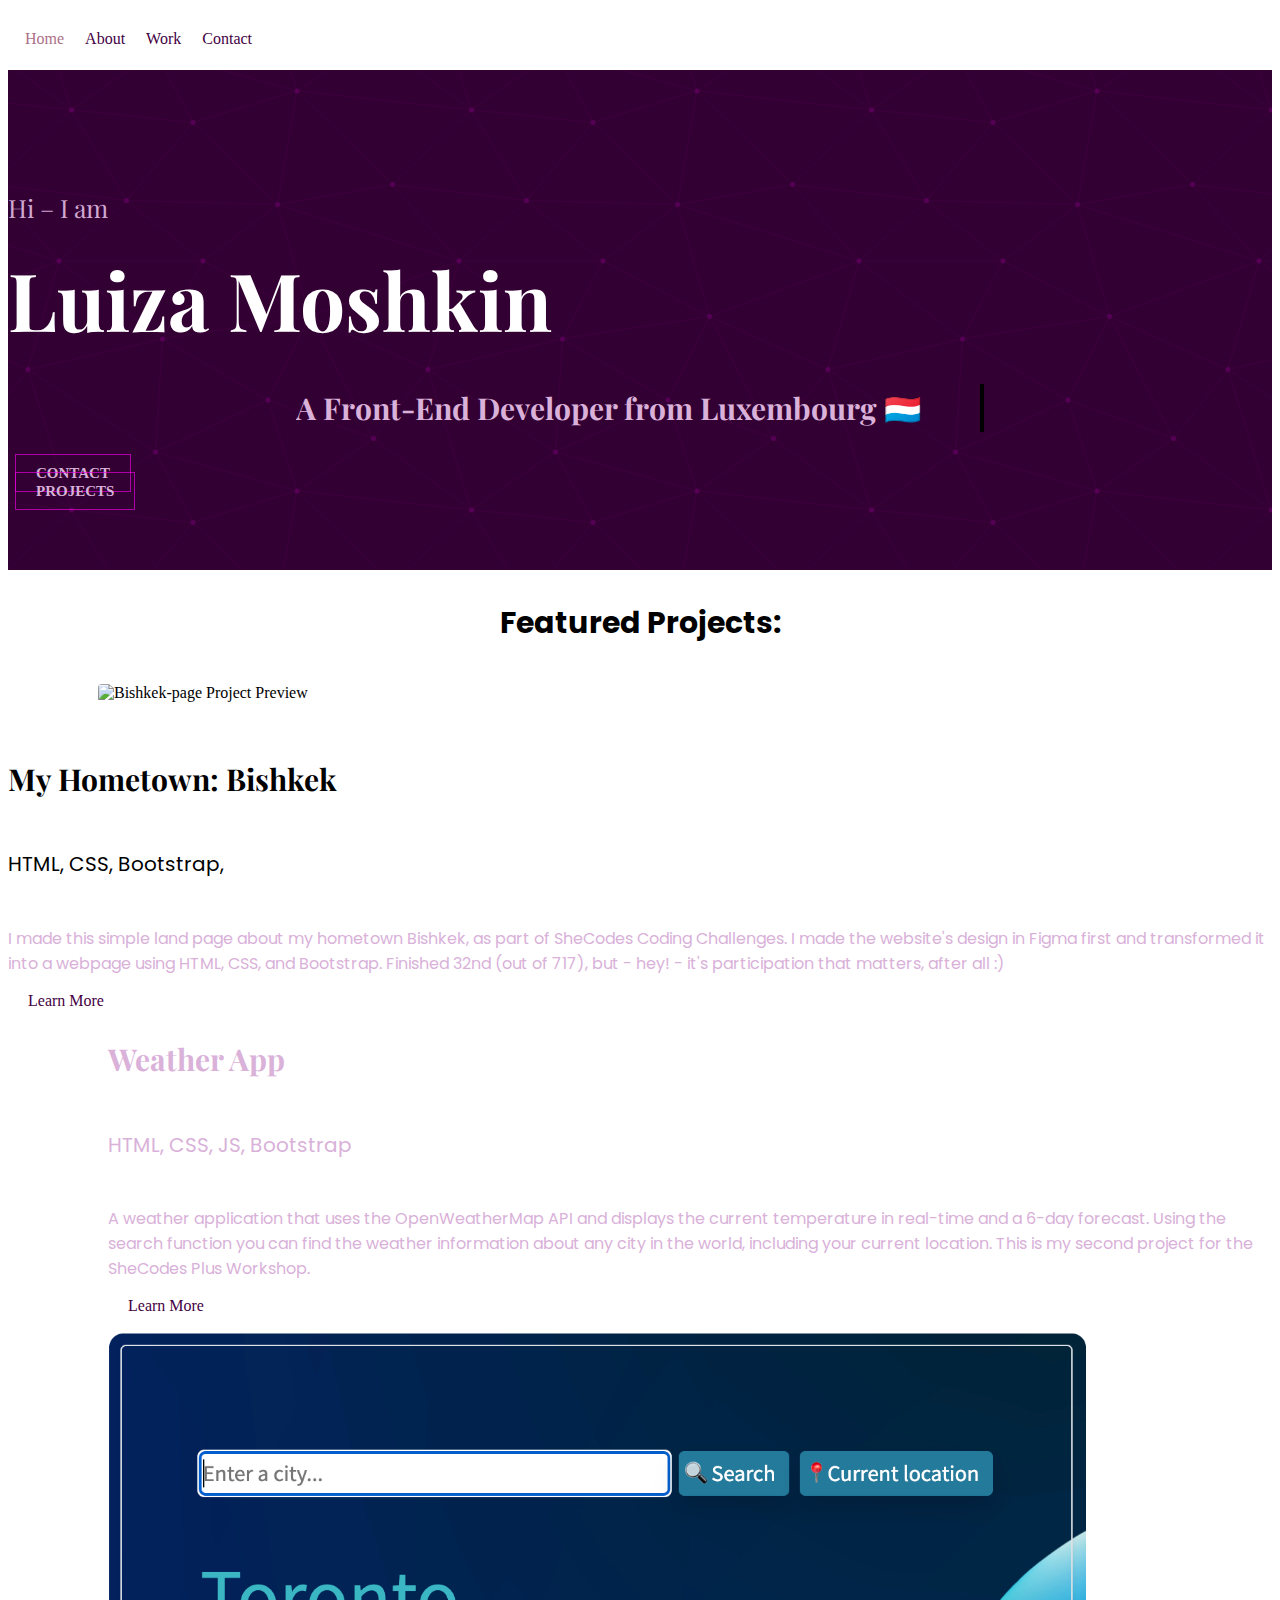
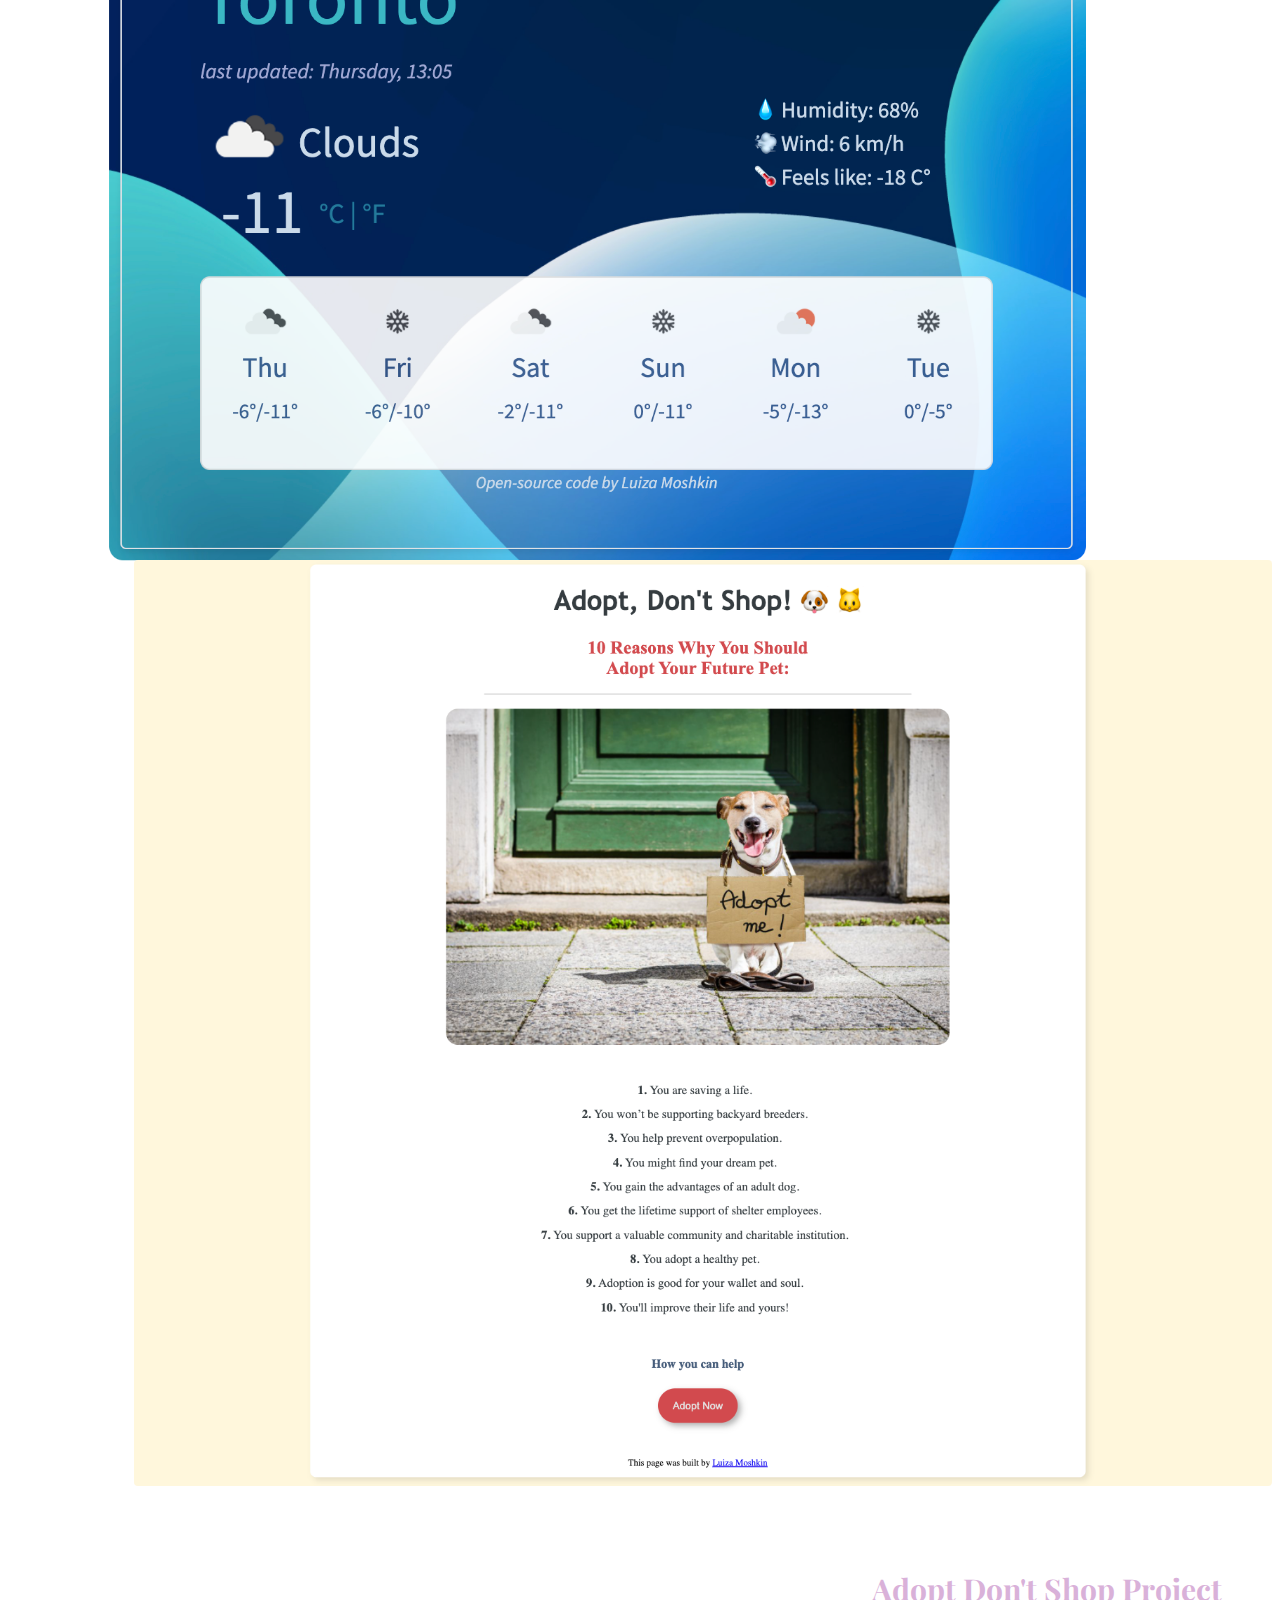
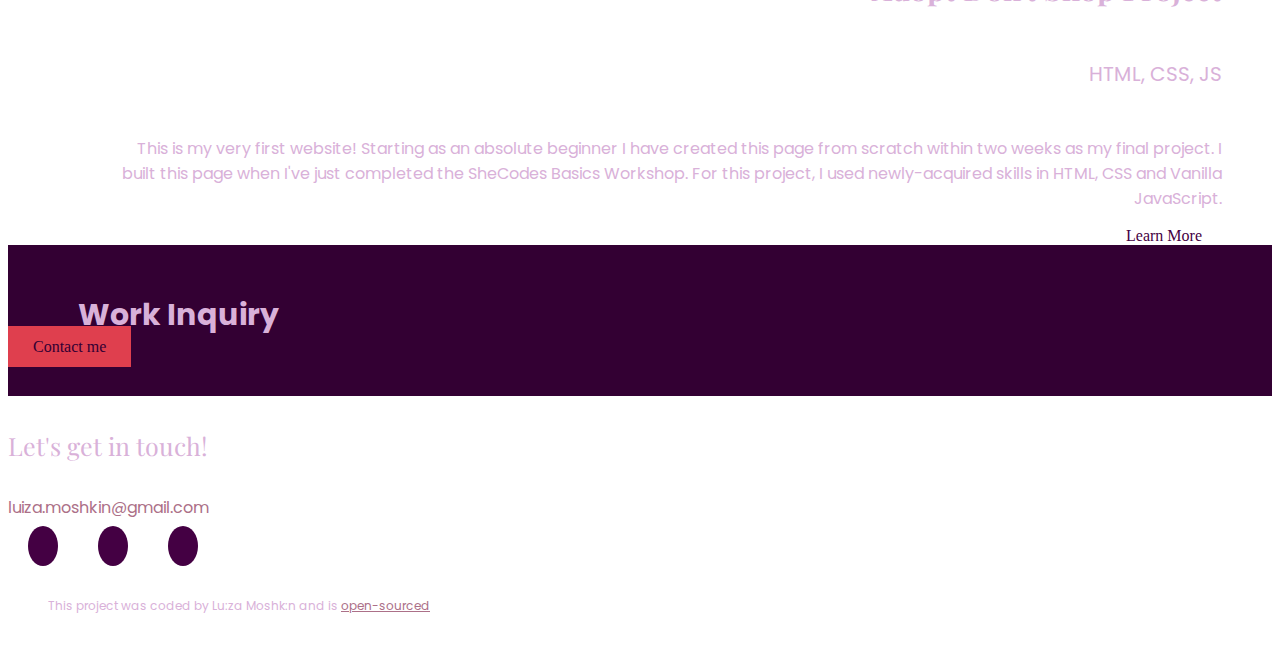
==== commit 837f58f4: "Changing design of the main page" ====
--- a/index.html
+++ b/index.html
@@ -52,15 +52,7 @@
     <div class="main-page container-fluid flex">
       <div class="hero">
         <div class="row">
-          <div class="col-lg text-center mb-3 d-lg-block">
-            <img
-              src="/images/Luiza Moshkin-round.jpg"
-              alt="Luiza Moshkin headshot"
-              class="img-fluid luiza rounded-circle border border-2"
-            />
-          </div>
-
-          <div class="col-md">
+          <div class="col-md text-center">
             <p>Hi – I am</p>
             <div class="wrapper two"">
             <div class="neon"><h1 class="mb-4">Luiza Moshkin</h1></div>
@@ -71,13 +63,23 @@
             </div>
           </div>
 
-          <div class="email-me">
+          <div class="email-me d-inline-flex">
             <a
               href="/contact.html"
               title="Contact me"
-              class="btn"
+              class="btn custom-btn btn-2"
               id="btn-contact-me"
-              >Contact me</a
+              >Contact</a
+            >
+          </div>
+
+          <div class="contact-me d-inline-flex">
+            <a
+              href="/work.html"
+              title="Contact me"
+              class="btn custom-btn btn-2"
+              id="btn-projects"
+              >Projects</a
             >
           </div>
         </div>
--- a/styles/styles.css
+++ b/styles/styles.css
@@ -180,18 +180,6 @@
   }
 }
 
-.luiza {
-  width: 400px;
-  height: auto;
-  transition: 1s ease;
-}
-.luiza:hover {
-  -webkit-transform: scale(1.1);
-  -ms-transform: scale(1.1);
-  transform: scale(1.1);
-  transition: 1s ease;
-}
-
 .first-project {
   text-align: left;
   margin: auto;
@@ -234,14 +222,29 @@
   color: var(--secondary-color);
 }
 
+#btn-projects,
 #btn-contact-me {
-  background-color: #fe4a53;
-  color: var(--branding-color);
-  opacity: 90%;
-  font-size: 18px;
-  padding: 15px 30px;
-  outline-color: #fe4a53;
-}
+  font-size: 15px;
+  text-transform: uppercase;
+  font-weight: bold;
+  padding: 10px 20px;
+  margin: 7px;
+  background-color: transparent;
+  color: var(--heading-color);
+  border: solid 1.5px #ef00e3a8;
+  transition: all 100ms ease-in-out;
+  cursor: pointer;
+  transition: all 0.3s ease;
+  position: relative;
+}
+
+#btn-projects:hover,
+#btn-contact-me:hover {
+  border: 1px solid #ef00e3a8;
+  box-shadow: 0 0 5px #ef00e3a8, 0 0 5px #ef00e3a8 inset;
+  color: var(--contact-links-color);
+}
+
 #btn-contact-me-about {
   background-color: var(--contact-btn-color);
   color: var(--branding-color);
@@ -251,7 +254,6 @@
   padding: 15px 15px;
 }
 
-#btn-contact-me:hover,
 #btn-contact-me-about:hover {
   border: solid 1px var(--branding-color);
   opacity: 100%;
@@ -523,6 +525,7 @@
     margin-top: -10px;
   }
   #btn-contact-me,
+  #btn-projects,
   #btn-contact-me-about {
     margin-top: -30px;
     font-size: 10px;
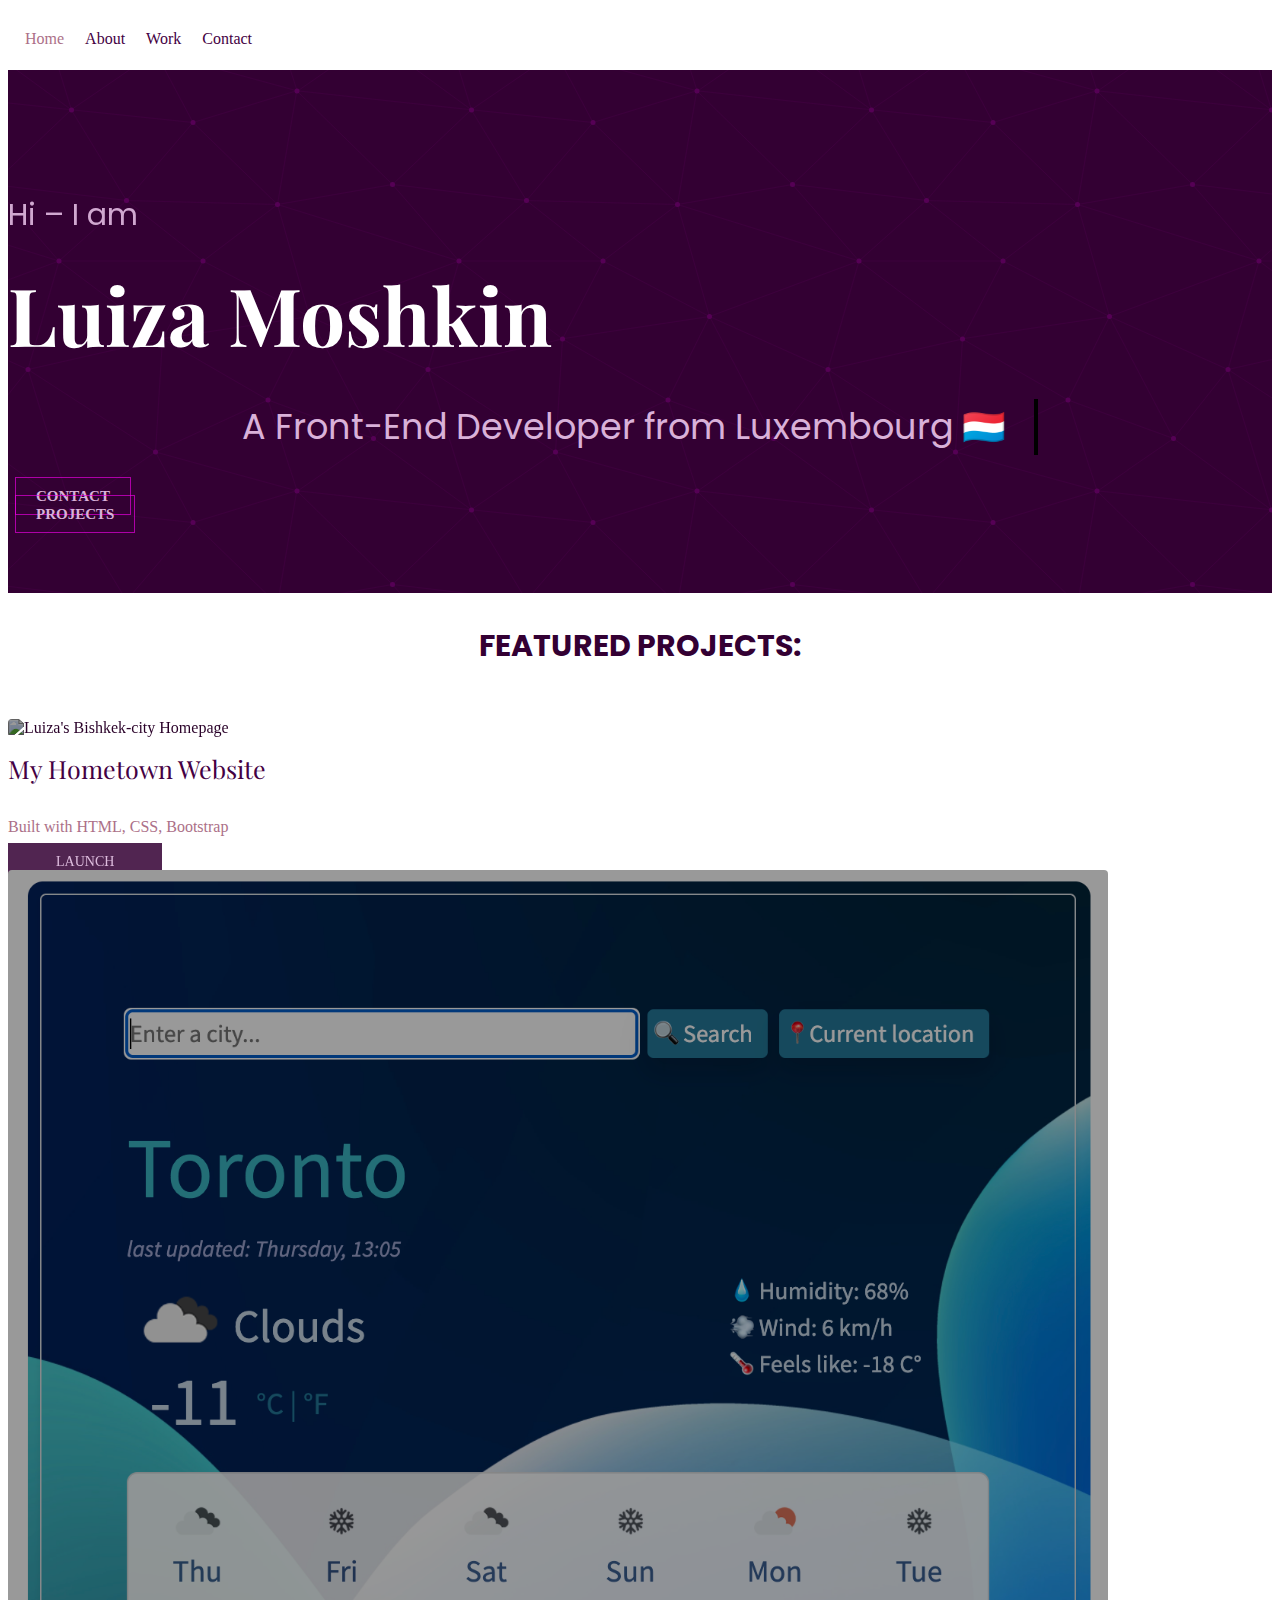
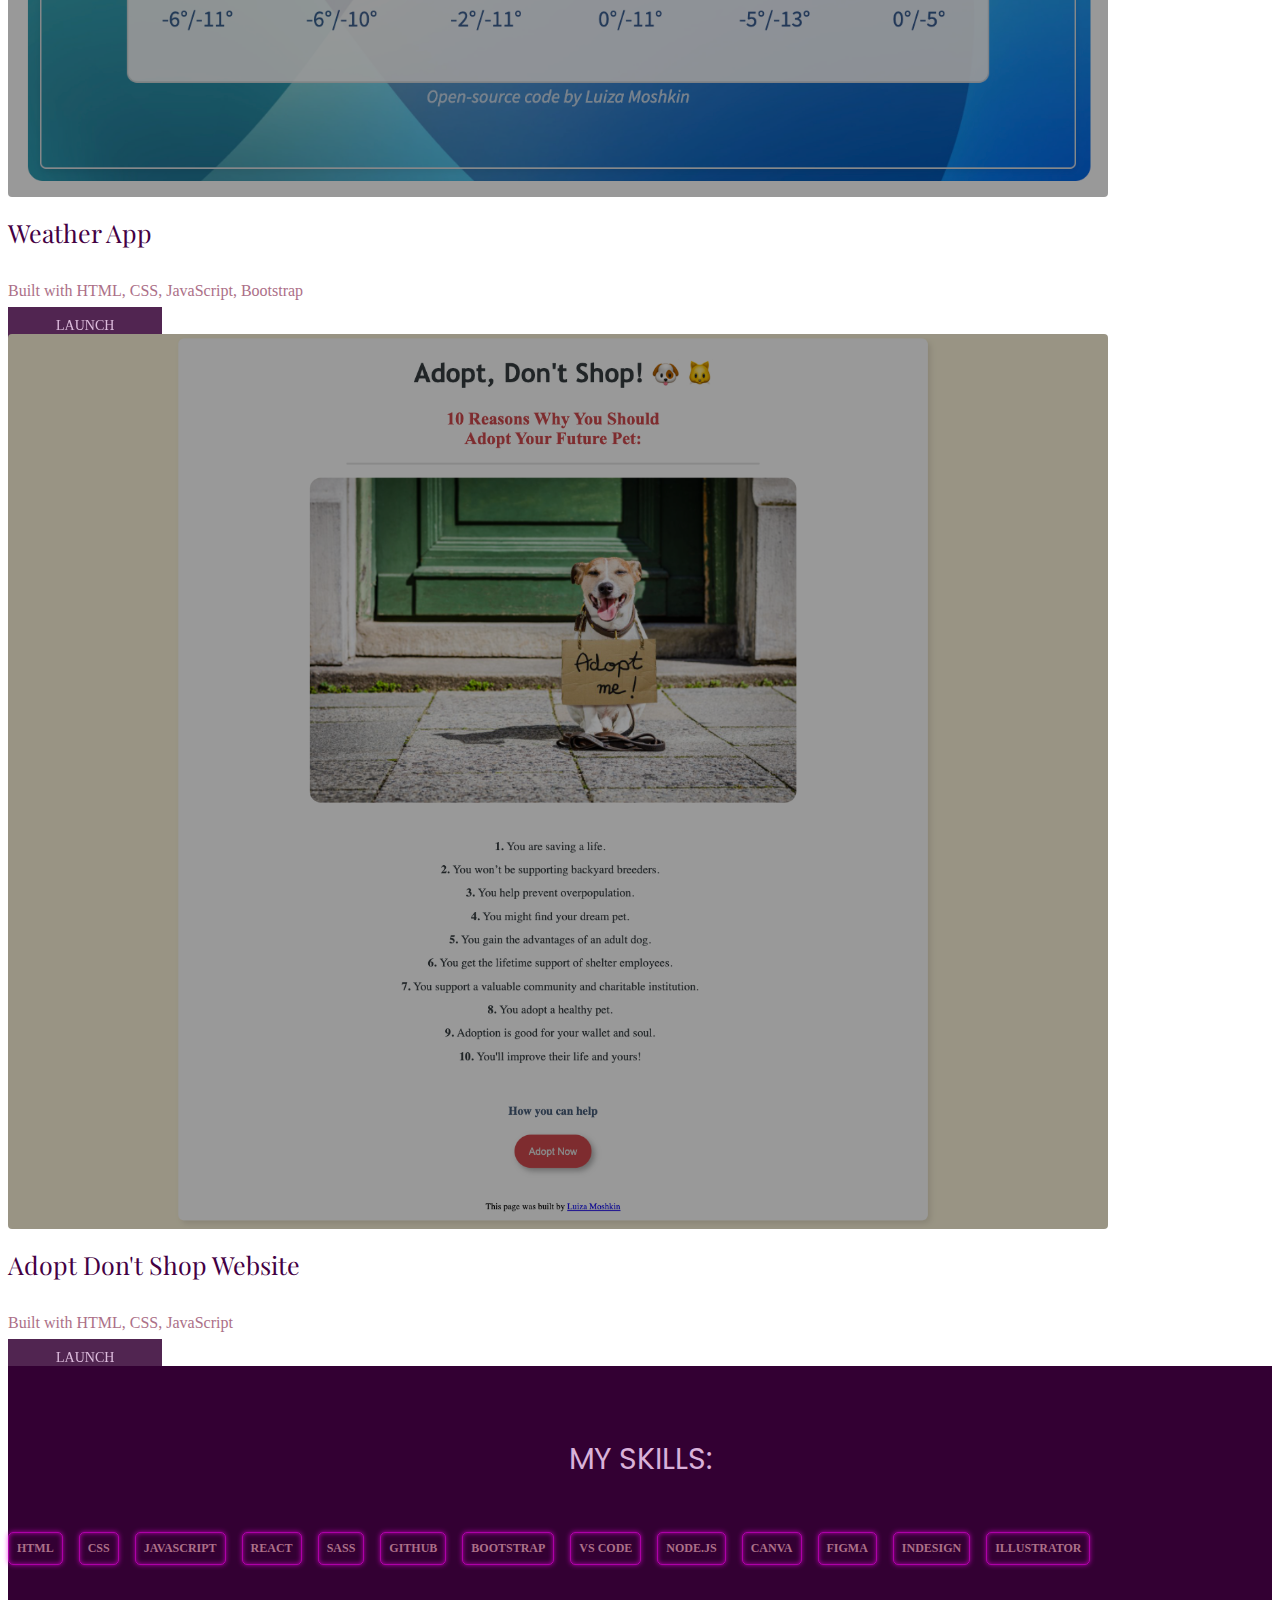
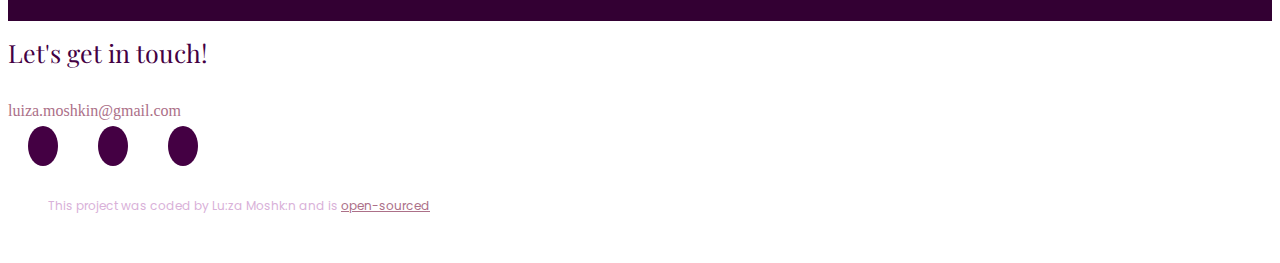
==== commit 56155082: "finished editing main page" ====
--- a/index.html
+++ b/index.html
@@ -14,7 +14,11 @@
     <link
       href="https://fonts.googleapis.com/css2?family=Playfair+Display:wght@700&family=Poppins:wght@400;500;700&family=Source+Sans+Pro:ital,wght@0,200;0,300;0,400;0,600;0,700;0,900;1,200;1,300;1,400;1,600;1,700;1,900&display=swap"
       rel="stylesheet"
+      <link
+      rel="preconnect"
+      href="https://fonts.googleapis.com"
     />
+
     <link
       href="https://cdn.jsdelivr.net/npm/bootstrap@5.1.3/dist/css/bootstrap.min.css"
       rel="stylesheet"
@@ -86,9 +90,86 @@
       </div>
     </div>
 
-    <div class="zero-project mb-5">
-      <h3 class="text-center mt-5 mb-5">Featured Projects:</h3>
-      <div class="row">
+    <h3 class="text-center mt-5 mb-5">Featured Projects:</h3>
+    <div class="content-container container-fluid space-content-evenly\">
+      <div class="content">
+        <div class="row">
+          <div class="col-lg text-center">
+            <a href="https://bishkek-city.netlify.app/ " target="_blank">
+              <img
+                src="/images/Bishkek-City-Homepage.png"
+                alt="Luiza's Bishkek-city Homepage"
+                class="img-fluid mb-1 brighten img-work-bishkek"
+                id="img-project"
+              />
+            </a>
+            <h4>My Hometown Website</h4>
+            <p class="text-muted">Built with HTML, CSS, Bootstrap</p>
+            <div class="launch-me mt-4">
+              <a
+                href="https://bishkek-city.netlify.app/"
+                title="Launch Bishkek Homepage"
+                class="btn btn-branding"
+                id="btn-launch-project"
+                target="_blank"
+                >Launch</a
+              >
+            </div>
+          </div>
+          <div class="col-lg text-center">
+            <a
+              href="https://nostalgic-tesla-417c1a.netlify.app/"
+              target="_blank"
+            >
+              <img
+                src="/images/Weather-App.png"
+                alt="Luiza's Weather App"
+                class="img-fluid brighten img-work-weather"
+                id="img-project"
+              />
+            </a>
+            <h4>Weather App</h4>
+            <p class="text-muted">
+              Built with HTML, CSS, JavaScript, Bootstrap
+            </p>
+            <div class="launch-me mt-4">
+              <a
+                href="https://nostalgic-tesla-417c1a.netlify.app/"
+                title="Launch Weather App"
+                class="btn btn-branding"
+                id="btn-launch-project"
+                target="_blank"
+                >Launch</a
+              >
+            </div>
+          </div>
+
+          <div class="col-lg text-center">
+            <a href="https://cranky-ride-af1a5b.netlify.app/" target="_blank">
+              <img
+                src="/images/Adopt-dont-shop-website.png"
+                alt="Luiza's Adopt Don't Shop Website"
+                class="img-fluid brighten img-work-adopt"
+                id="img-project"
+              />
+            </a>
+            <h4>Adopt Don't Shop Website</h4>
+            <p class="text-muted">Built with HTML, CSS, JavaScript</p>
+            <div class="launch-me mt-4">
+              <a
+                href="https://cranky-ride-af1a5b.netlify.app/"
+                title="Launch website"
+                class="btn btn-branding"
+                id="btn-launch-project"
+                target="_blank"
+                >Launch</a
+              >
+            </div>
+          </div>
+        </div>
+      </div>
+
+      <!-- <div class="row">
         <div class="col-sm text-center">
           <img
             src="/images/Bishkek-City-Homepage.png"
@@ -114,10 +195,9 @@
             >
           </div>
         </div>
-      </div>
-    </div>
-
-    <div class="first-project mb-5 mt-5">
+      </div> -->
+
+      <!-- <div class="first-project mb-5 mt-5">
       <div class="row">
         <div class="col-sm weather-margin">
           <h2 class="mt-5 mb-2">Weather App</h2>
@@ -174,51 +254,67 @@
           </div>
         </div>
       </div>
-    </div>
-
-    <div class="flex text-center mt-5 mb-5 d-none d-sm-block">
-      <div class="work-inquiry">
-        <div class="container">
-          <div class="row">
-            <div class="col-md-6">
-              <h5>Work Inquiry</h5>
-            </div>
-
-            <div class="col-md-6">
-              <a
-                href="/contact.html"
-                class="btn btn-branding"
-                id="btn-work-inquiry"
-                >Contact me</a
-              >
-            </div>
-          </div>
-        </div>
-      </div>
-    </div>
-
-    <div class="email-footer text-center justify-content-center">
-      <h4 class="mt-5 mb-3">Let's get in touch!</h4>
-
-      <p id="email-contact">
-        <a href="mailto:luiza.moshkin@gmail.com">luiza.moshkin@gmail.com</a>
-      </p>
-    </div>
-
-    <div class="social-links-footer d-flex justify-content-center mt-5">
-      <a href="https://github.com/la-viza" target="_blank"
-        ><i class="fab fa-github" id="footer-icons"></i
-      ></a>
-
-      <a
-        href="https://www.linkedin.com/in/luiza-moshkin-3024b9229/"
-        target="_blank"
-        ><i class="fab fa-linkedin-in" id="footer-icons"></i
-      ></a>
-
-      <a href=" https://www.instagram.com/la_viza/" target="_blank"
-        ><i class="fab fa-instagram" id="footer-icons"></i
-      ></a>
+    </div> -->
+
+      <div class="flex text-center mt-5 mb-5 d-none d-sm-block">
+        <div class="work-inquiry">
+          <div class="container">
+            <div class="row">
+              <div class="about__content-skills">
+                <h6 class="about__content-title">My Skills:</h6>
+                <div class="skills justify-content-center">
+                  <div class="skills__skill">HTML</div>
+                  <div class="skills__skill">CSS</div>
+                  <div class="skills__skill">JavaScript</div>
+                  <div class="skills__skill">React</div>
+                  <div class="skills__skill">SASS</div>
+                  <div class="skills__skill">GitHub</div>
+                  <div class="skills__skill">Bootstrap</div>
+                  <div class="skills__skill">VS Code</div>
+                  <div class="skills__skill">Node.js</div>
+                  <div class="skills__skill">Canva</div>
+                  <div class="skills__skill">Figma</div>
+                  <div class="skills__skill">InDesign</div>
+                  <div class="skills__skill">Illustrator</div>
+                </div>
+              </div>
+
+              <!-- <div class="col-md-6">
+                <a
+                  href="/contact.html"
+                  class="btn btn-branding"
+                  id="btn-work-inquiry"
+                  >Contact me</a
+                >
+              </div> -->
+            </div>
+          </div>
+        </div>
+      </div>
+
+      <div class="email-footer text-center justify-content-center">
+        <h4 class="mt-5 mb-3">Let's get in touch!</h4>
+
+        <p id="email-contact">
+          <a href="mailto:luiza.moshkin@gmail.com">luiza.moshkin@gmail.com</a>
+        </p>
+      </div>
+
+      <div class="social-links-footer d-flex justify-content-center mt-5">
+        <a href="https://github.com/la-viza" target="_blank"
+          ><i class="fab fa-github" id="footer-icons"></i
+        ></a>
+
+        <a
+          href="https://www.linkedin.com/in/luiza-moshkin-3024b9229/"
+          target="_blank"
+          ><i class="fab fa-linkedin-in" id="footer-icons"></i
+        ></a>
+
+        <a href=" https://www.instagram.com/la_viza/" target="_blank"
+          ><i class="fab fa-instagram" id="footer-icons"></i
+        ></a>
+      </div>
     </div>
     <footer class="footer mt-3 mb-3 text-center">
       This project was coded by Lu:za Moshk:n and is
--- a/styles/styles.css
+++ b/styles/styles.css
@@ -38,18 +38,24 @@
   font-family: var(--primary-font);
   font-size: 30px;
   text-align: center;
+  color: var(--branding-color);
+  text-transform: uppercase;
+  margin: 30px 0 50px;
 }
 
 h2 {
-  font-family: var(--heading-font);
-  font-size: 30px;
+  font-family: var(--primary-font);
+  font-size: 35px;
   line-height: 1.6;
+  font-weight: 400;
 }
 
 h4 {
   font-family: var(--heading-font);
+  color: var(--secondary-color);
   font-size: 25px;
   font-weight: normal;
+  margin-top: 15px;
 }
 h5 {
   font-family: var(--primary-font);
@@ -64,12 +70,15 @@
   font-weight: normal;
 }
 
-p {
+.about__content-title {
   font-family: var(--primary-font);
-  color: var(--heading-color);
-  font-size: 16px;
-  font-weight: normal;
-}
+  font-size: 30px;
+  text-align: center;
+  color: var(--heading-color);
+  margin: 30px 0 50px;
+  text-transform: uppercase;
+}
+
 span {
   display: flex;
   justify-content: center;
@@ -126,8 +135,8 @@
   color: var(--heading-color);
 }
 .hero p {
-  font-family: var(--heading-font) !important;
-  font-size: 25px;
+  font-family: var(--primary-font) !important;
+  font-size: 30px;
   line-height: 1;
   color: var(--heading-color) !important;
   opacity: 95%;
@@ -196,10 +205,18 @@
   cursor: pointer;
 }
 .grow:hover {
-  -webkit-transform: scale(1.1);
-  -ms-transform: scale(1.1);
-  transform: scale(1.1);
+  -webkit-transform: scale(1.05);
+  -ms-transform: scale(1.05);
+  transform: scale(1.05);
   transition: 1s ease;
+}
+
+.text-muted {
+  color: var(--contact-links-color) !important;
+}
+
+.project-cards {
+  justify-content: space-around;
 }
 
 .contact-icons {
@@ -210,6 +227,23 @@
 
 .border {
   border: 2px solid var(--contact-links-color) !important;
+}
+
+.skills {
+  display: inline-flex;
+  flex-wrap: wrap;
+}
+.skills__skill {
+  padding: 0.5rem;
+  margin-bottom: 1rem;
+  margin-right: 1rem;
+  font-size: 12px;
+  border: 1px solid #ef00e3a8;
+  box-shadow: 0 0 5px #ef00e3a8, 0 0 5px #ef00e3a8 inset;
+  color: var(--contact-links-color);
+  border-radius: 5px;
+  font-weight: 600;
+  text-transform: uppercase;
 }
 
 a {
@@ -277,32 +311,32 @@
 }
 
 #btn-launch-project {
-  background-color: var(--contact-btn-color);
-  color: var(--branding-color);
-  border-color: var(--contact-btn-color);
+  background-color: var(--branding-color);
+  color: var(--heading-color);
+  border-color: var(--branding-color);
   opacity: 85%;
   font-size: 14px;
-  padding: 13px 15px;
+  padding: 0.7rem 3rem;
+  text-transform: uppercase;
 }
 
 #btn-launch-project:hover {
   border: solid 1px var(--branding-color);
-  opacity: 100%;
+  opacity: 95%;
   transition: all 100ms ease-in-out;
+  color: #ef00e3a8;
 }
 
 #img-bishkek-app {
   max-width: 77%;
   height: 103%;
   margin: 8px 90px 28px;
-
   border-radius: 4px;
 }
 
 #img-weather-app {
-  max-width: 80%;
-  height: auto;
-  margin: 8px 83px 28px;
+  max-width: 100%;
+  max-height: 100%;
   border-radius: 4px;
 }
 
@@ -313,26 +347,18 @@
   border-radius: 4px;
 }
 
-#img-work-bishkek {
+#img-project {
   max-width: 87%;
   height: 66%;
   border-radius: 4px;
 }
 
-#img-work-weather {
-  max-width: 90% !important;
-  height: 67%;
-  margin: 0;
-  padding: 0;
-  border-radius: 4px;
-}
-
 .weather-margin {
   margin-left: 100px;
 }
 
 .brighten {
-  -webkit-filter: brightness(50%);
+  -webkit-filter: brightness(60%);
   -webkit-transition: all 1s ease;
   -moz-transition: all 1s ease;
   -o-transition: all 1s ease;
@@ -341,12 +367,6 @@
 }
 .brighten:hover {
   -webkit-filter: brightness(100%);
-}
-#img-work-adopt {
-  max-width: 82%;
-  height: auto;
-  margin: 13px 0 10px -83px;
-  border-radius: 4px;
 }
 
 #img-portrait-icon {
@@ -445,7 +465,7 @@
   background-color: var(--heading-color);
 }
 .email-footer h4 {
-  color: var(--heading-color);
+  color: var(--secondary-color);
 }
 
 .work-inquiry {
@@ -457,7 +477,12 @@
   max-width: 100%;
 }
 
+/* /////////////////////// MEDIA QUERIES ///////////////////////// */
+
 @media (max-width: 915px) {
+  div.container {
+    margin-right: 10px !important;
+  }
   header {
     padding: 40px !important;
     background-color: var(--branding-color);
@@ -469,12 +494,15 @@
   header h3 {
     font-size: 19px;
   }
+
   h3 {
-    font-size: 17px;
-  }
+    font-size: 18px;
+    margin: 1rem !important;
+  }
+
   h4 {
-    margin-top: -15px;
     font-size: 20px;
+    margin-top: -30px;
   }
   h5 {
     font-family: var(--primary-font);
@@ -507,11 +535,7 @@
     text-align: center !important;
     padding: 40px 0 25px 0;
   }
-  .luiza {
-    max-width: 35%;
-    height: auto;
-    text-align: center;
-  }
+
   .hero p {
     font-size: 20px;
   }
@@ -632,26 +656,49 @@
     margin: -47px 0px 50px 0px;
     border-radius: 4px;
   }
-  #img-work-weather {
-    max-width: 82%;
+
+  .img-work-weather {
+    width: 70%;
     height: auto;
-    margin: -15px 0 28px;
+    margin: 30px 0 0px;
     border-radius: 4px;
   }
 
-  #img-work-adopt {
-    max-width: 82%;
+  .img-work-bishkek {
+    max-width: 70%;
     height: auto;
-    margin: 30px 0 28px;
+    margin: -10px 0 28px;
     border-radius: 4px;
   }
+
+  .img-work-adopt {
+    max-width: 70%;
+    height: auto;
+    margin: 20px 0 0px;
+    border-radius: 4px;
+  }
+
+  .skills__skill {
+    padding: 0.5rem;
+    margin-bottom: 0.5rem;
+    margin-right: 0.5rem;
+    font-size: 10px;
+  }
+
   #email-contact {
     font-size: 10px !important;
   }
   .email-footer h4 {
     margin-top: 5px !important;
   }
+
+  .about__content-title {
+    font-size: 20px;
+    margin: 10px 0 30px;
+  }
+
   .work-inquiry {
+    padding: 3rem;
     border-radius: 7px;
   }
 }
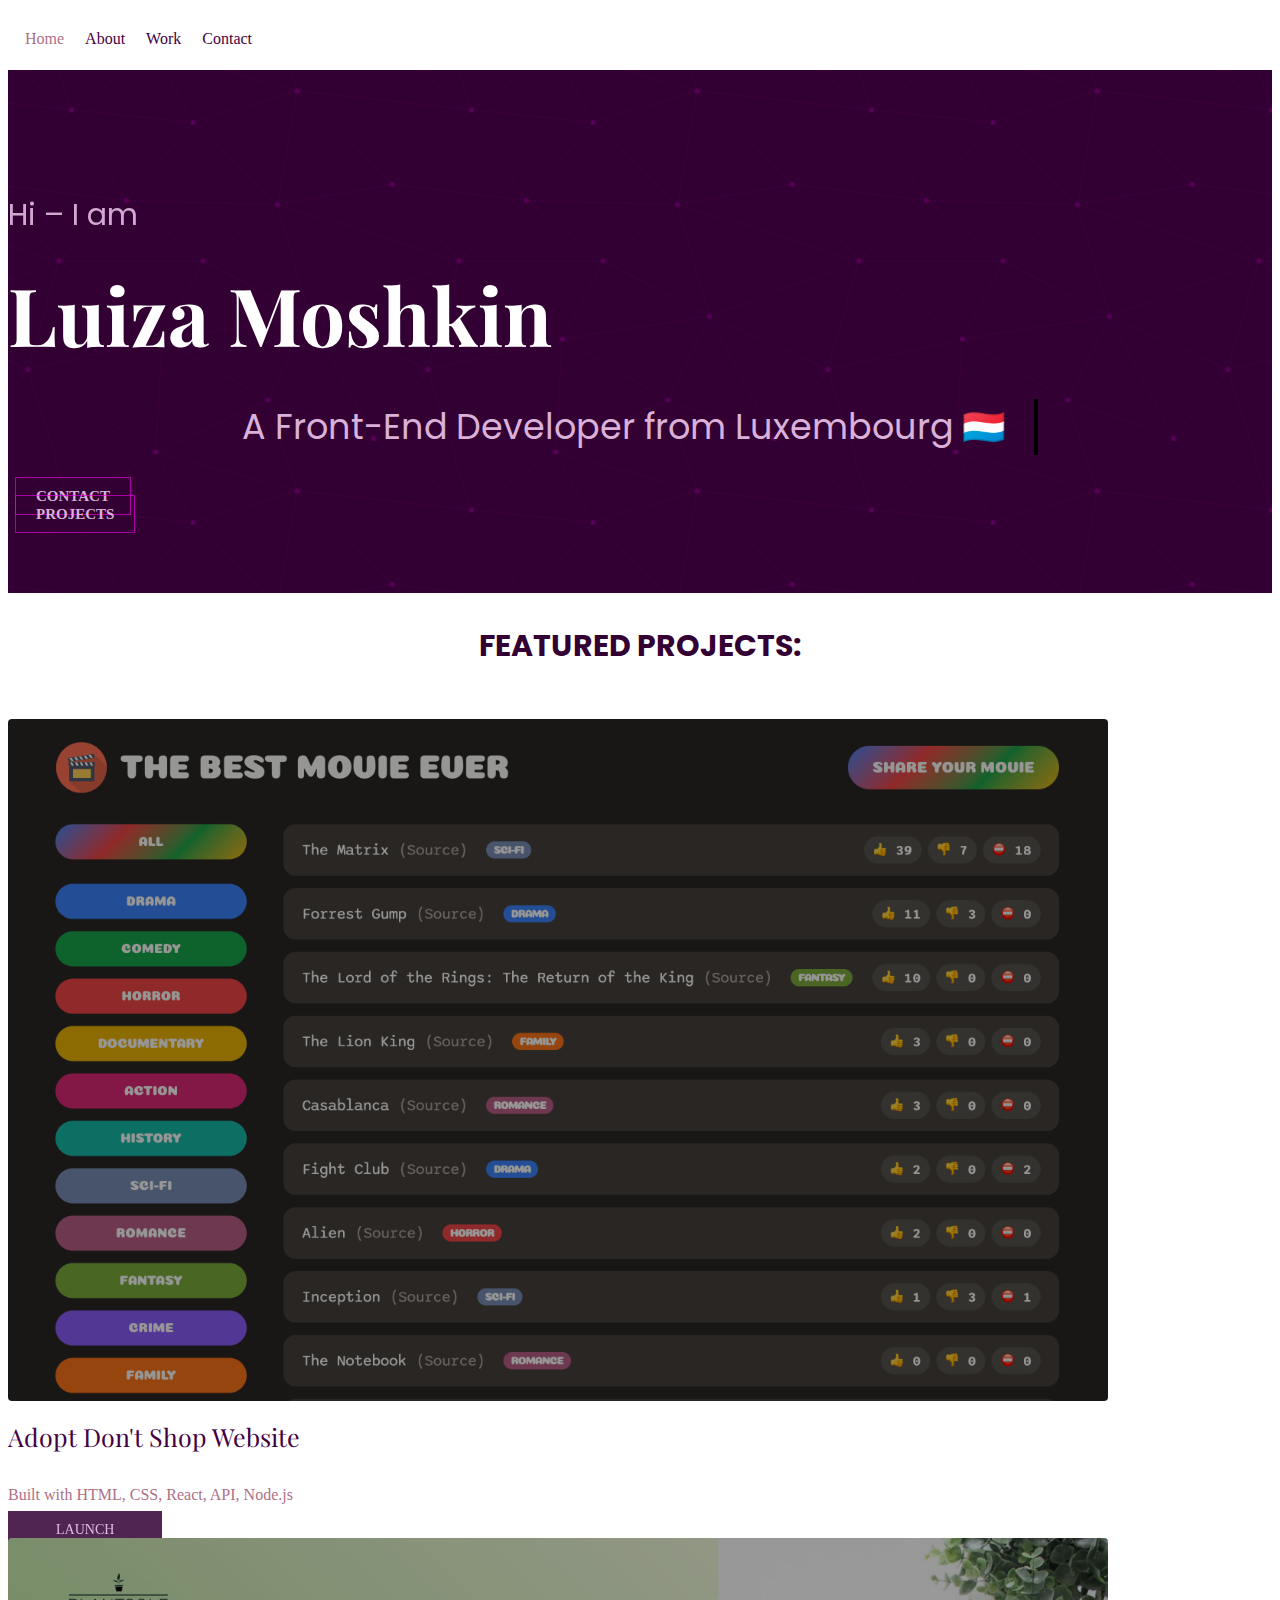
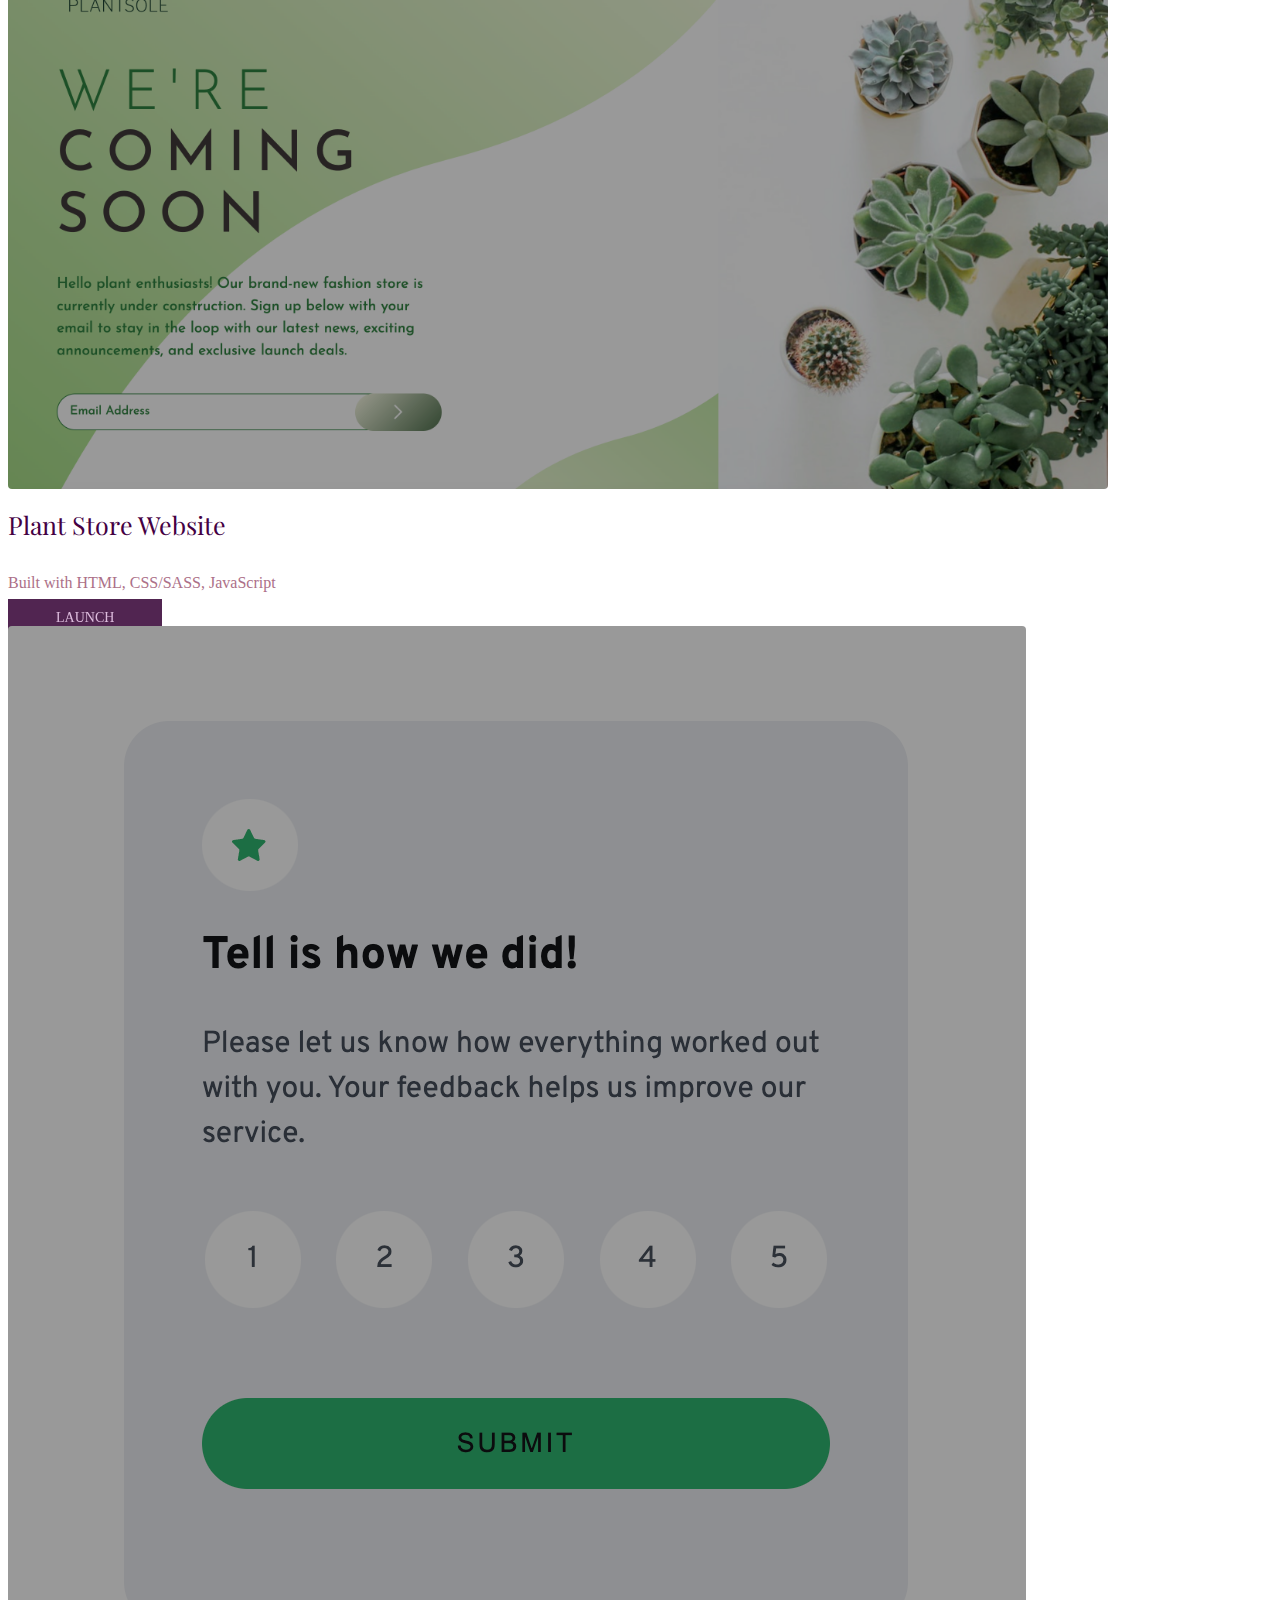
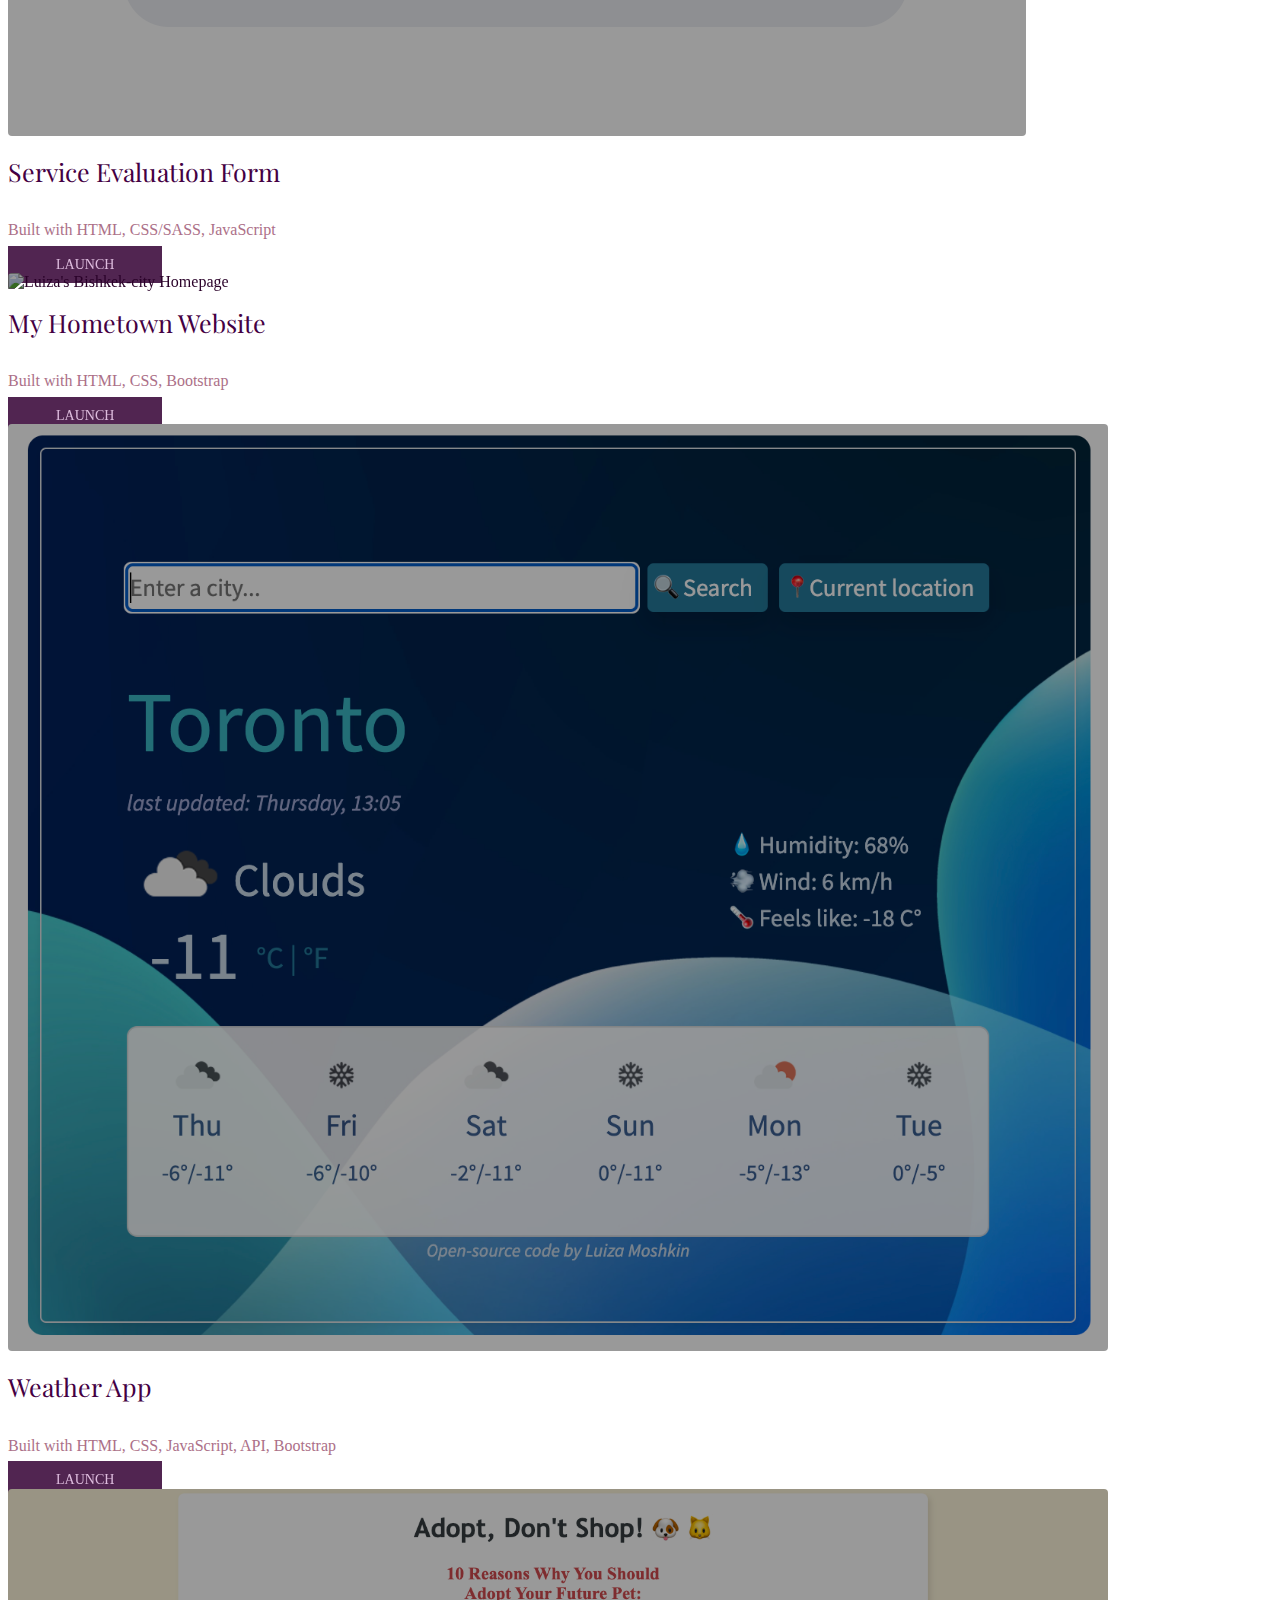
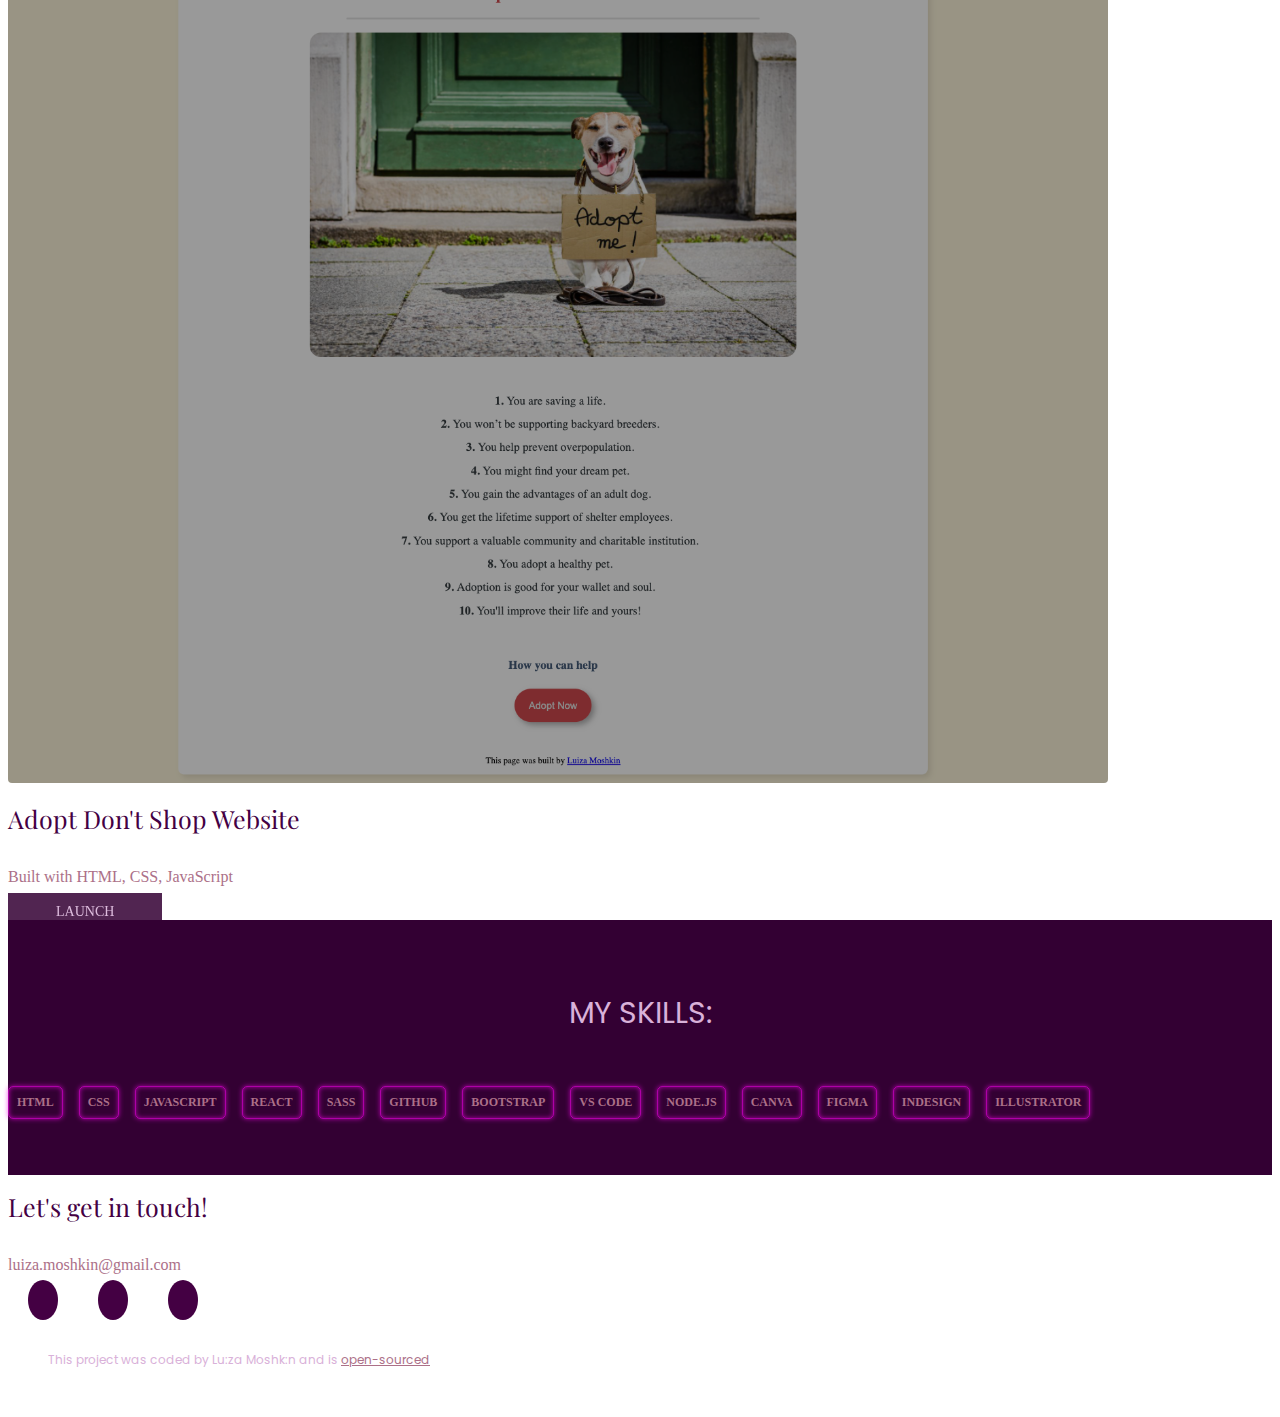
==== commit 65594cfd: "Added new projects" ====
--- a/index.html
+++ b/index.html
@@ -91,10 +91,79 @@
     </div>
 
     <h3 class="text-center mt-5 mb-5">Featured Projects:</h3>
-    <div class="content-container container-fluid space-content-evenly\">
+    <div class="content-container container-fluid space-content-evenly">
       <div class="content">
         <div class="row">
-          <div class="col-lg text-center">
+          <div class="col-lg-4 text-center card-project-main padding">
+            <a href="https://best-movie-ever.netlify.app/" target="_blank">
+              <img
+                src="/images/best-movie-page.png"
+                alt="Luiza's Best Movie App"
+                class="img-fluid brighten"
+                id="img-project"
+              />
+            </a>
+            <h4>Adopt Don't Shop Website</h4>
+            <p class="text-muted">Built with HTML, CSS, React, API, Node.js</p>
+            <div class="launch-me mt-4">
+              <a
+                href="https://cranky-ride-af1a5b.netlify.app/"
+                title="Launch website"
+                class="btn btn-branding"
+                id="btn-launch-project"
+                target="_blank"
+                >Launch</a
+              >
+            </div>
+          </div>
+
+          <div class="col-lg-4 text-center card-project-main padding">
+            <a href="https://plant-sole-store.netlify.app/">
+              <img
+                src="/images/Plant-store-page.png"
+                alt="Luiza's Plant Store Website"
+                class="img-fluid brighten"
+                id="img-project"
+              />
+            </a>
+            <h4>Plant Store Website</h4>
+            <p class="text-muted">Built with HTML, CSS/SASS, JavaScript</p>
+            <div class="launch-me mt-4">
+              <a
+                href="https://cranky-ride-af1a5b.netlify.app/"
+                title="Launch website"
+                class="btn btn-branding"
+                id="btn-launch-project"
+                target="_blank"
+                >Launch</a
+              >
+            </div>
+          </div>
+
+          <div class="col-lg-4 text-center card-project-main padding">
+            <a href="https://evaluation-component.netlify.app/" target="_blank">
+              <img
+                src="/images/evaluation-form.png"
+                alt="Luiza's Evaluation Form"
+                class="img-fluid brighten"
+                id="img-project"
+              />
+            </a>
+            <h4>Service Evaluation Form</h4>
+            <p class="text-muted">Built with HTML, CSS/SASS, JavaScript</p>
+            <div class="launch-me mt-4">
+              <a
+                href="https://cranky-ride-af1a5b.netlify.app/"
+                title="Launch website"
+                class="btn btn-branding"
+                id="btn-launch-project"
+                target="_blank"
+                >Launch</a
+              >
+            </div>
+          </div>
+
+          <div class="col-lg-4 text-center card-project-main">
             <a href="https://bishkek-city.netlify.app/ " target="_blank">
               <img
                 src="/images/Bishkek-City-Homepage.png"
@@ -116,7 +185,7 @@
               >
             </div>
           </div>
-          <div class="col-lg text-center">
+          <div class="col-lg-4 text-center card-project-main">
             <a
               href="https://nostalgic-tesla-417c1a.netlify.app/"
               target="_blank"
@@ -130,7 +199,7 @@
             </a>
             <h4>Weather App</h4>
             <p class="text-muted">
-              Built with HTML, CSS, JavaScript, Bootstrap
+              Built with HTML, CSS, JavaScript, API, Bootstrap
             </p>
             <div class="launch-me mt-4">
               <a
@@ -144,7 +213,7 @@
             </div>
           </div>
 
-          <div class="col-lg text-center">
+          <div class="col-lg-4 text-center card-project-main">
             <a href="https://cranky-ride-af1a5b.netlify.app/" target="_blank">
               <img
                 src="/images/Adopt-dont-shop-website.png"
@@ -168,93 +237,6 @@
           </div>
         </div>
       </div>
-
-      <!-- <div class="row">
-        <div class="col-sm text-center">
-          <img
-            src="/images/Bishkek-City-Homepage.png"
-            alt="Bishkek-page Project Preview"
-            class="d-none d-sm-block grow"
-            id="img-bishkek-app"
-          />
-        </div>
-
-        <div class="col-sm">
-          <h2 class="mt-4 mb-3">My Hometown: Bishkek</h2>
-          <h6 class="mb-4">HTML, CSS, Bootstrap,</h6>
-          <p class="mb-4 text-muted">
-            I made this simple land page about my hometown Bishkek, as part of
-            SheCodes Coding Challenges. I made the website's design in Figma
-            first and transformed it into a webpage using HTML, CSS, and
-            Bootstrap. Finished 32nd (out of 717), but - hey! - it's
-            participation that matters, after all :)
-          </p>
-          <div class="btn-weather-app">
-            <a href="/work.html" class="btn btn-branding" id="btn-weather-app"
-              >Learn More</a
-            >
-          </div>
-        </div>
-      </div> -->
-
-      <!-- <div class="first-project mb-5 mt-5">
-      <div class="row">
-        <div class="col-sm weather-margin">
-          <h2 class="mt-5 mb-2">Weather App</h2>
-          <h6 class="mb-4">HTML, CSS, JS, Bootstrap</h6>
-          <p class="mb-4 text-muted">
-            A weather application that uses the OpenWeatherMap API and displays
-            the current temperature in real-time and a 6-day forecast. Using the
-            search function you can find the weather information about any city
-            in the world, including your current location. This is my second
-            project for the SheCodes Plus Workshop.
-          </p>
-          <div class="btn-weather-app">
-            <a href="/work.html" class="btn btn-branding" id="btn-weather-app"
-              >Learn More</a
-            >
-          </div>
-        </div>
-        <div class="col-sm text-center">
-          <img
-            src="/images/Weather-App.png"
-            alt="Weather Project Preview"
-            class="d-none d-sm-block mt-5 grow"
-            id="img-weather-app"
-          />
-        </div>
-      </div>
-    </div>
-
-    <div class="second-project mt-5">
-      <div class="row">
-        <div class="col-sm mt-3 text-center">
-          <img
-            src="/images/Adopt-dont-shop-website.png"
-            alt="Website Preview"
-            class="d-none d-sm-block grow"
-            id="img-adopt-app"
-          />
-        </div>
-
-        <div class="col-sm" id="adopt-section">
-          <h2 class="mt-5 mb-2">Adopt Don't Shop Project</h2>
-          <h6 class="mb-4">HTML, CSS, JS</h6>
-          <p class="mb-4 text-muted">
-            This is my very first website! Starting as an absolute beginner I
-            have created this page from scratch within two weeks as my final
-            project. I built this page when I've just completed the SheCodes
-            Basics Workshop. For this project, I used newly-acquired skills in
-            HTML, CSS and Vanilla JavaScript.
-          </p>
-          <div class="btn-adopt-app">
-            <a href="/work.html" class="btn btn-branding" id="btn-adopt-app"
-              >Learn More</a
-            >
-          </div>
-        </div>
-      </div>
-    </div> -->
 
       <div class="flex text-center mt-5 mb-5 d-none d-sm-block">
         <div class="work-inquiry">
--- a/styles/styles.css
+++ b/styles/styles.css
@@ -280,9 +280,9 @@
 }
 
 #btn-contact-me-about {
-  background-color: var(--contact-btn-color);
-  color: var(--branding-color);
-  border-color: var(--contact-btn-color);
+  background-color: var(--branding-color);
+  color: var(--heading-color);
+  border-color: var(--branding-color);
   opacity: 95%;
   font-size: 16px;
   padding: 15px 15px;
@@ -349,7 +349,7 @@
 
 #img-project {
   max-width: 87%;
-  height: 66%;
+  height: 65%;
   border-radius: 4px;
 }
 
@@ -377,9 +377,9 @@
   padding: 0 50px 0 100px;
 }
 #btn-work-inquiry {
-  background-color: var(--contact-btn-color);
-  color: var(--branding-color);
-  border-color: var(--contact-btn-color);
+  background-color: transparent;
+  color: var(--contact-links-color);
+  border-color: var(--contact-links-color);
   opacity: 85%;
   font-size: 16px;
   border: 12px 30px !important;
@@ -437,9 +437,14 @@
   text-align: center;
   justify-content: center;
   padding-top: 80px;
-  color: var(--heading-color);
-  border-color: var(--heading-color) !important;
-}
+  /* border: 1px solid #ef00e3a8;
+  box-shadow: 0 0 5px #ef00e3a8, 0 0 5px #ef00e3a8 inset; */
+}
+
+.contact-page-heading {
+  color: var(--secondary-color);
+}
+
 #email-contact a {
   color: var(--contact-links-color);
   display: flex;
@@ -468,6 +473,13 @@
   color: var(--secondary-color);
 }
 
+.contact-icons {
+  color: var(--branding-color);
+}
+
+.contact-icons:hover {
+  color: #ef00e3a8;
+}
 .work-inquiry {
   display: block;
   margin: 0;
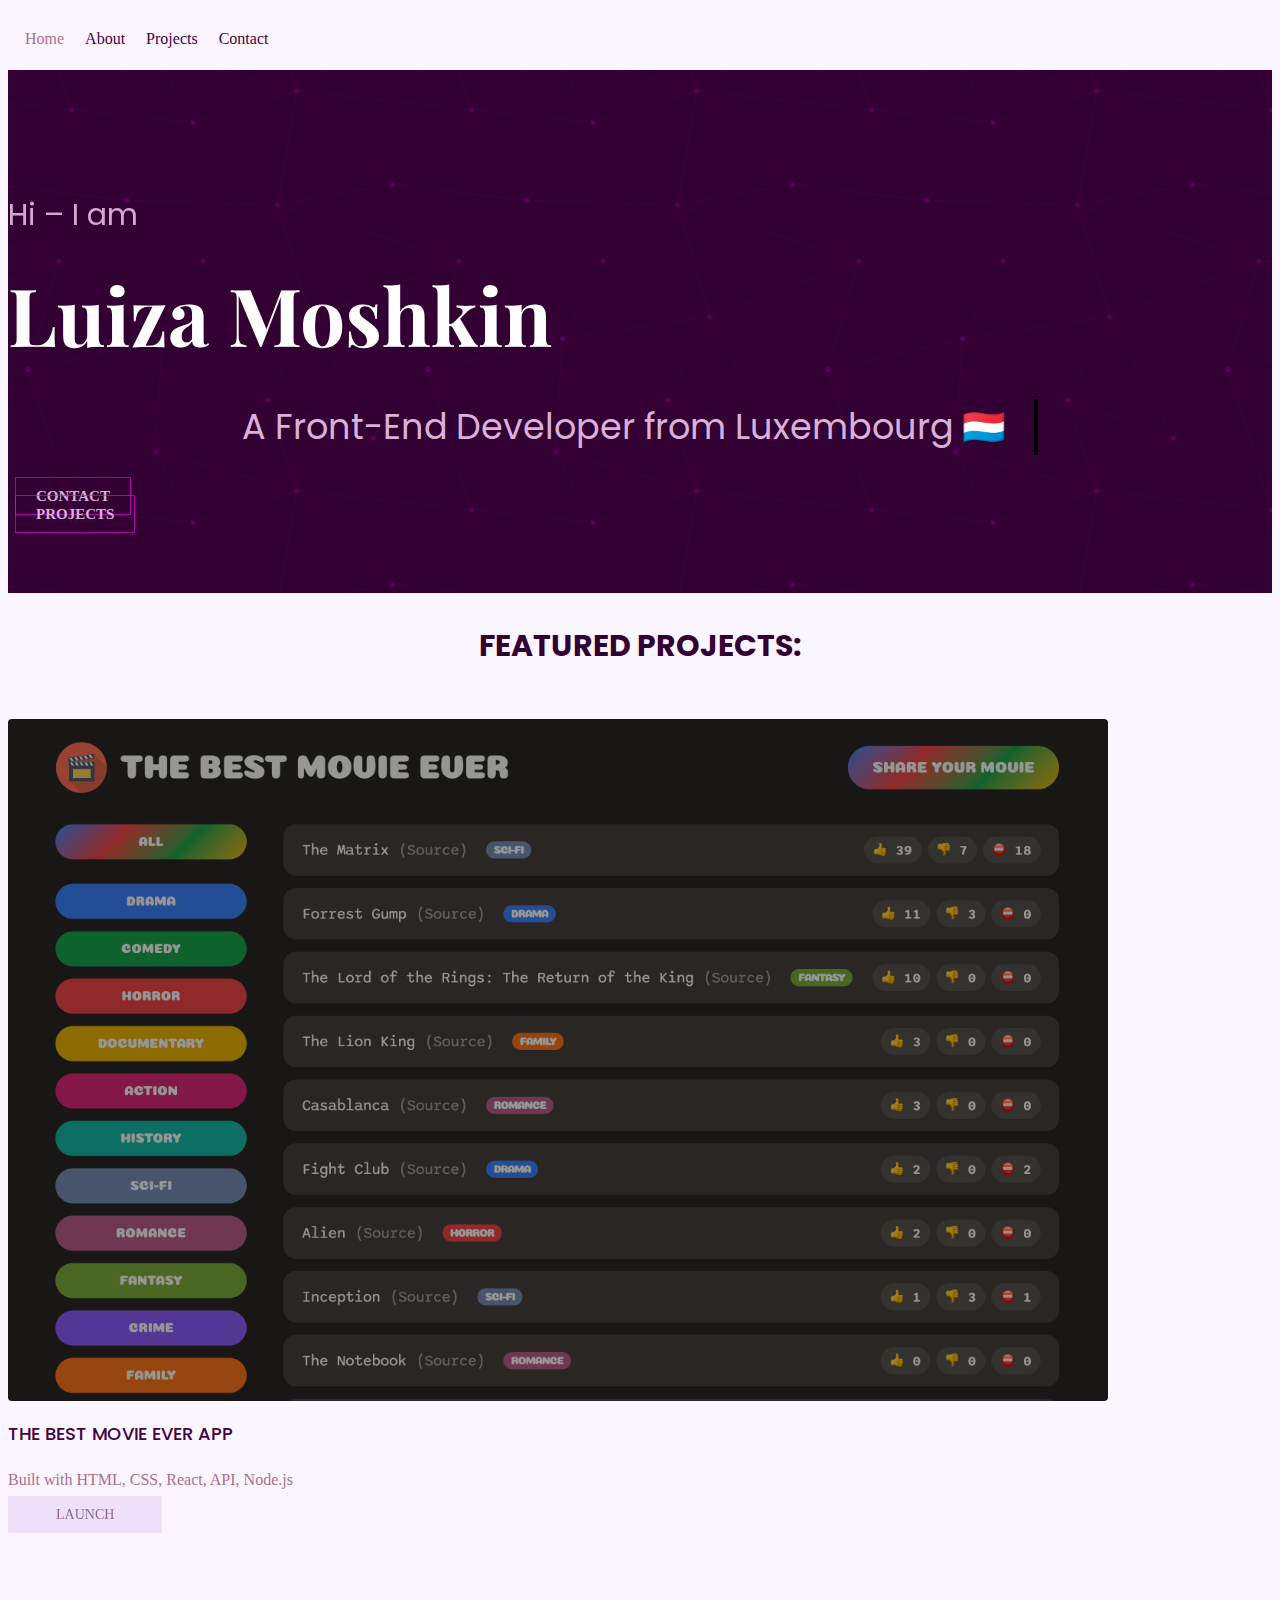
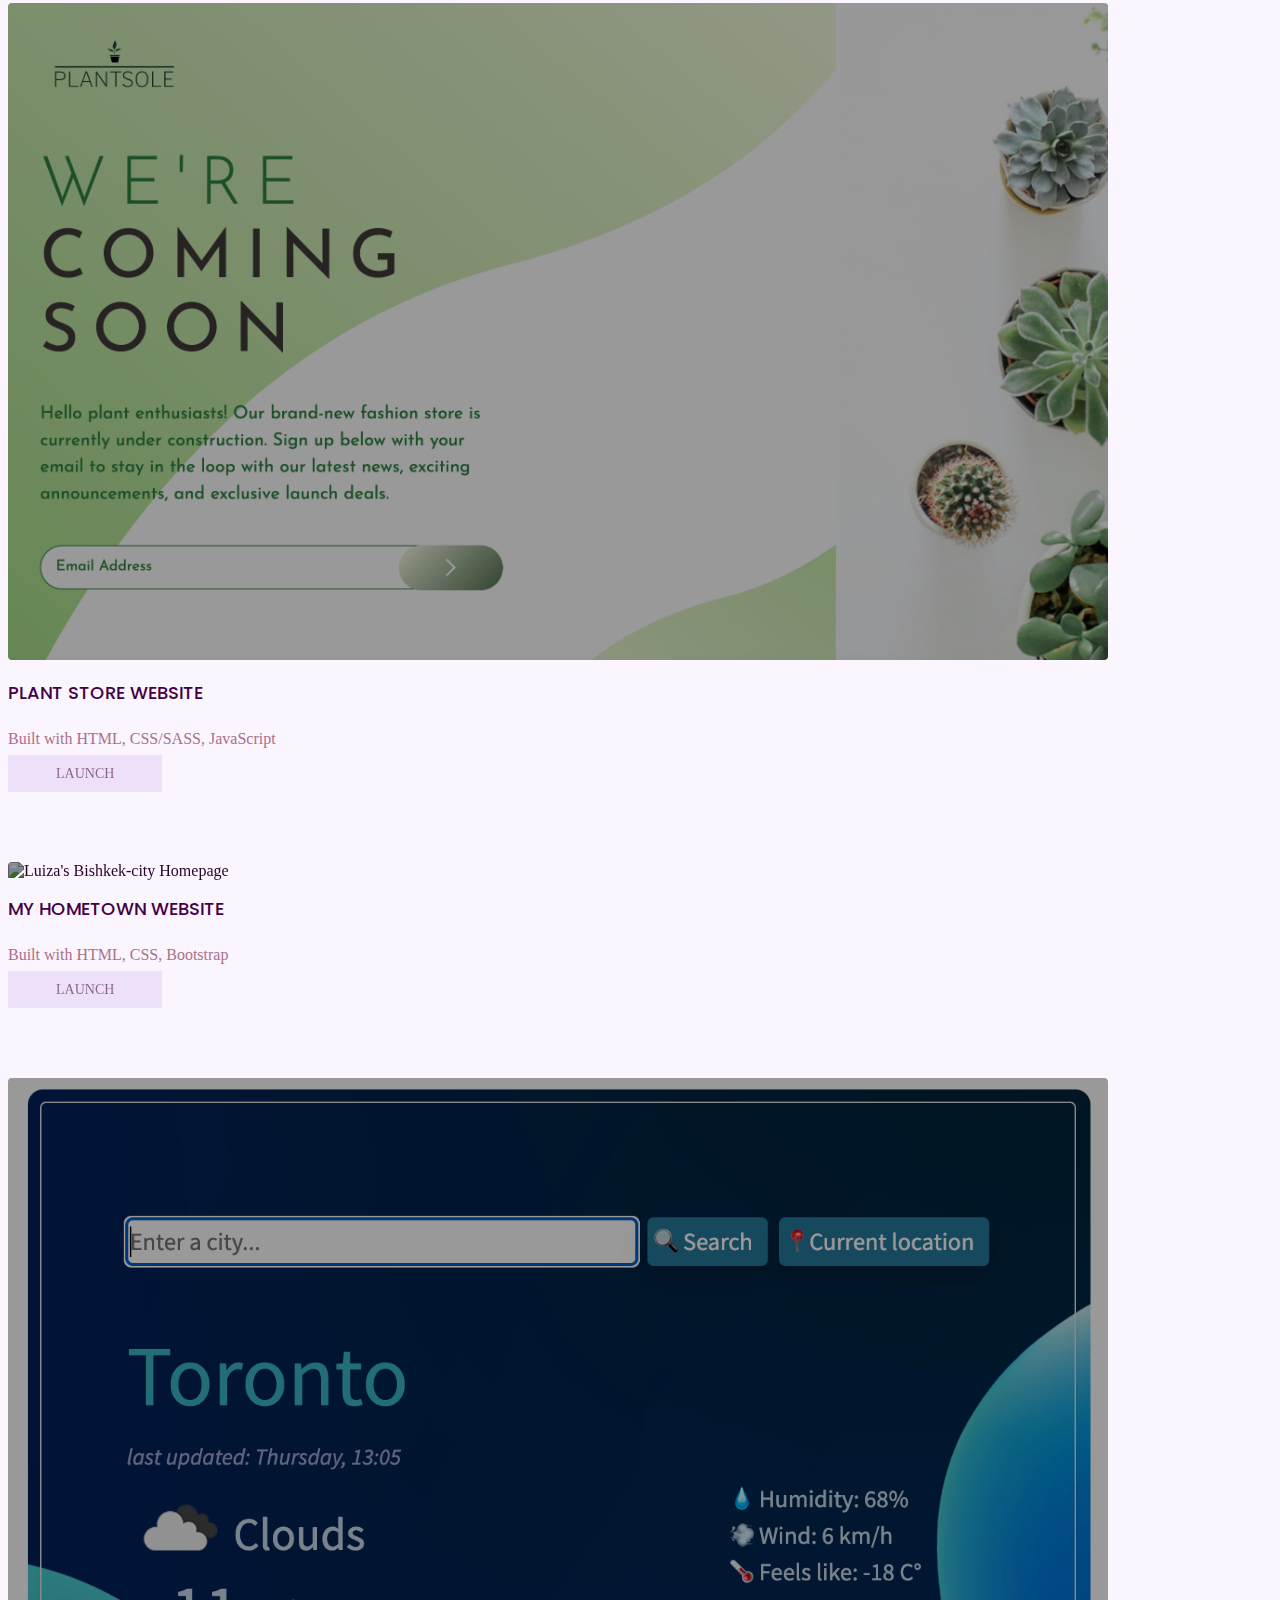
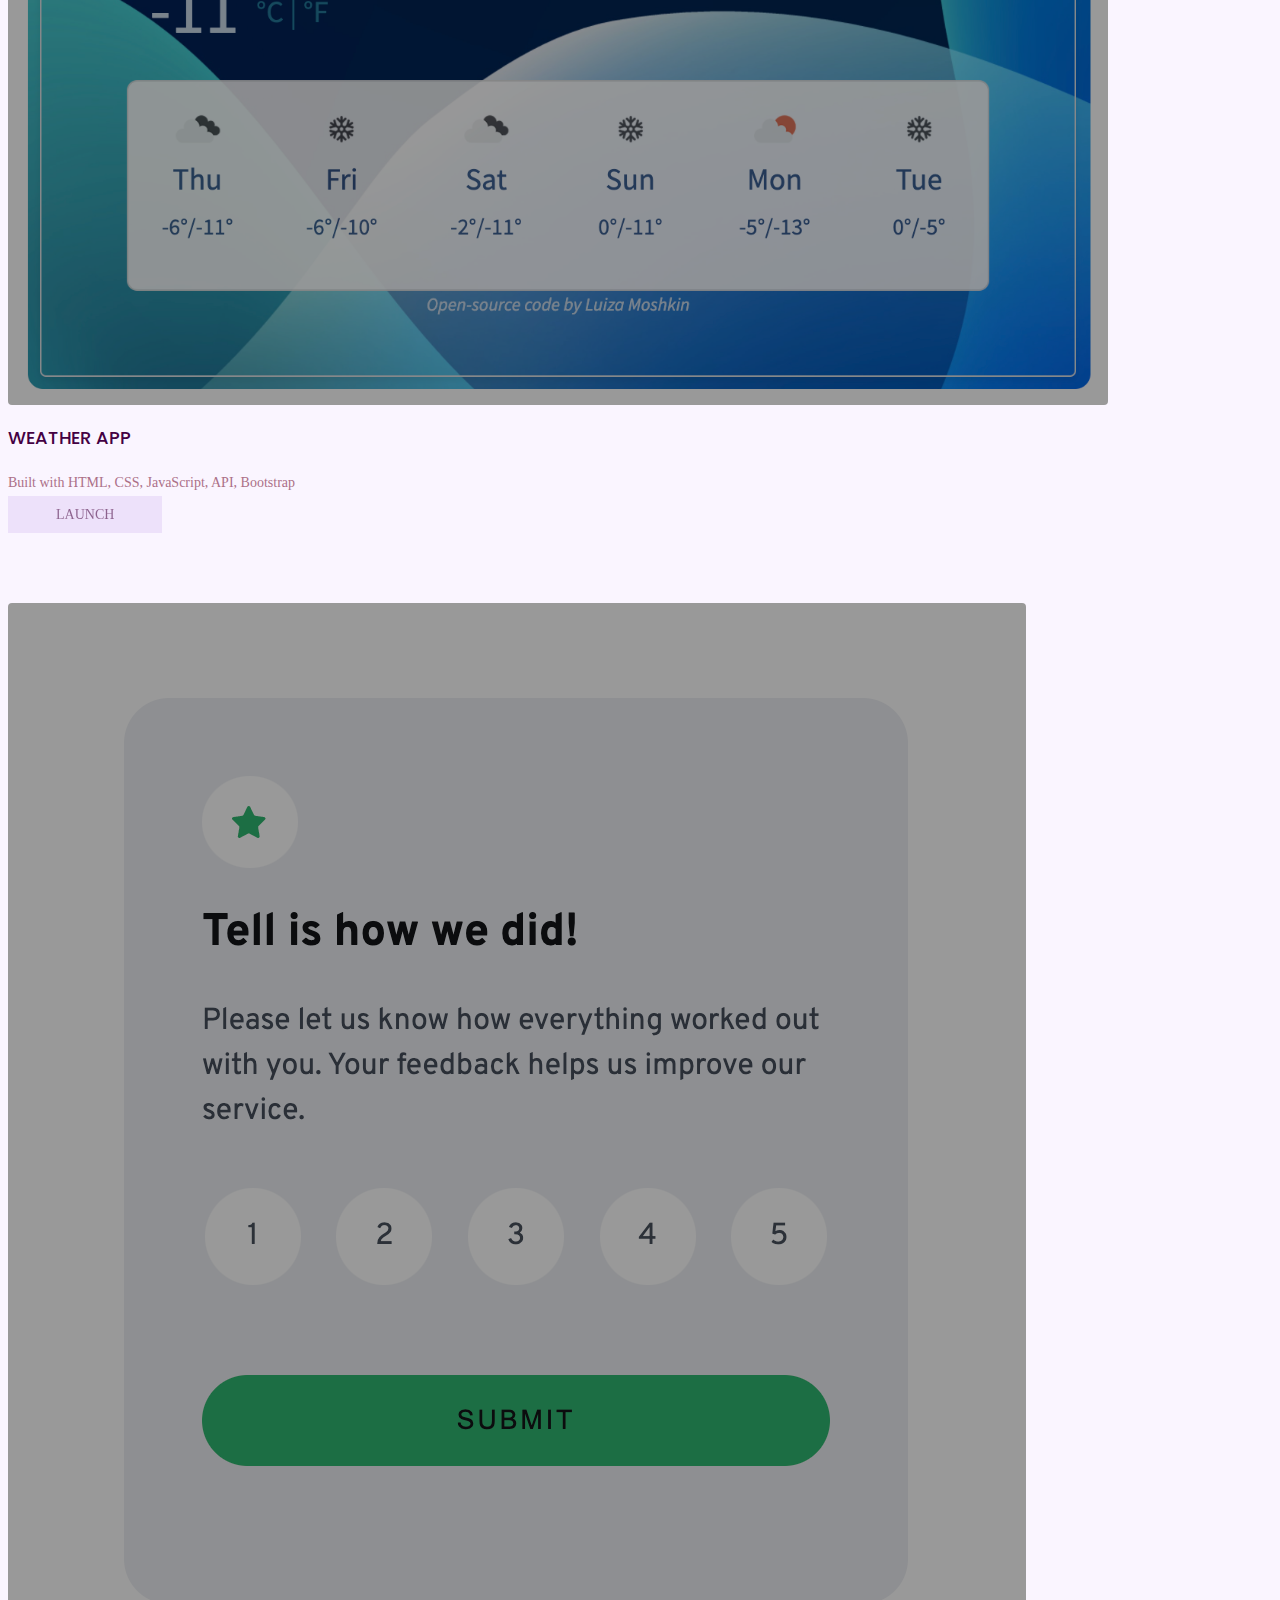
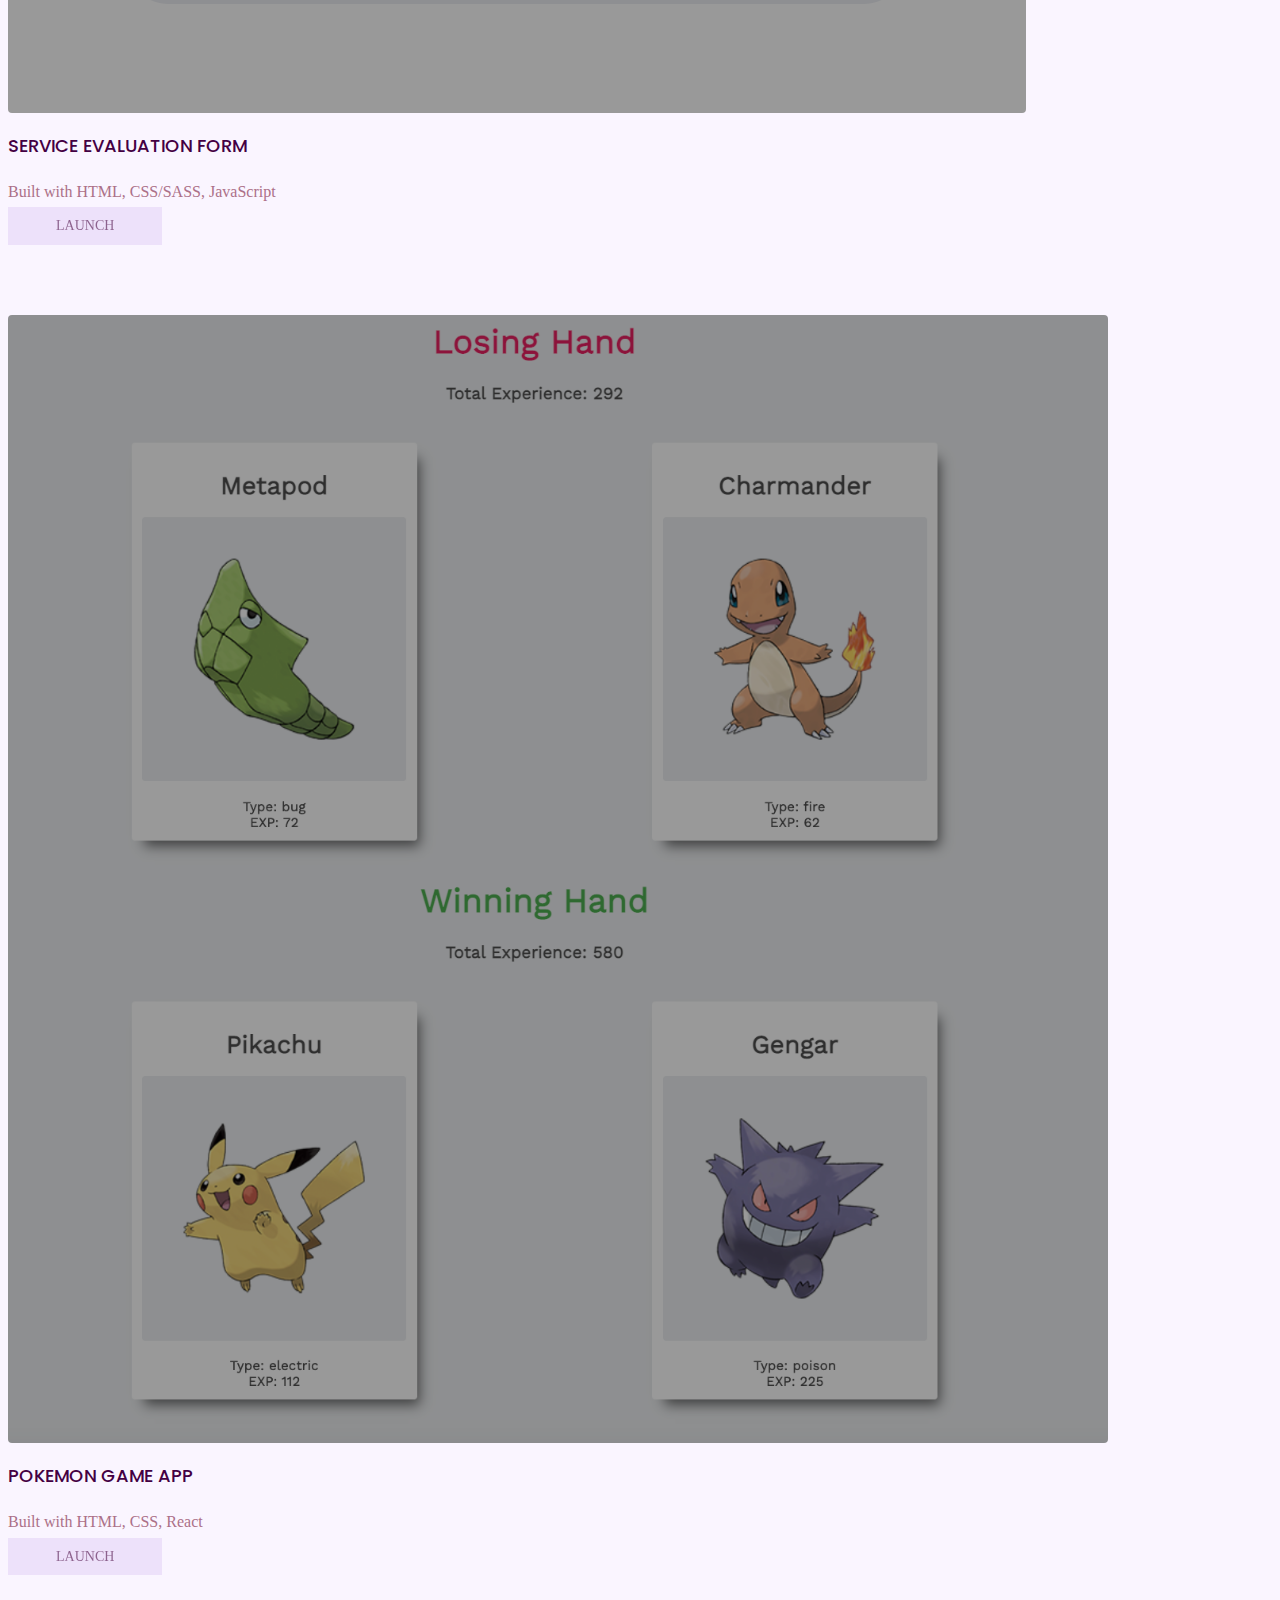
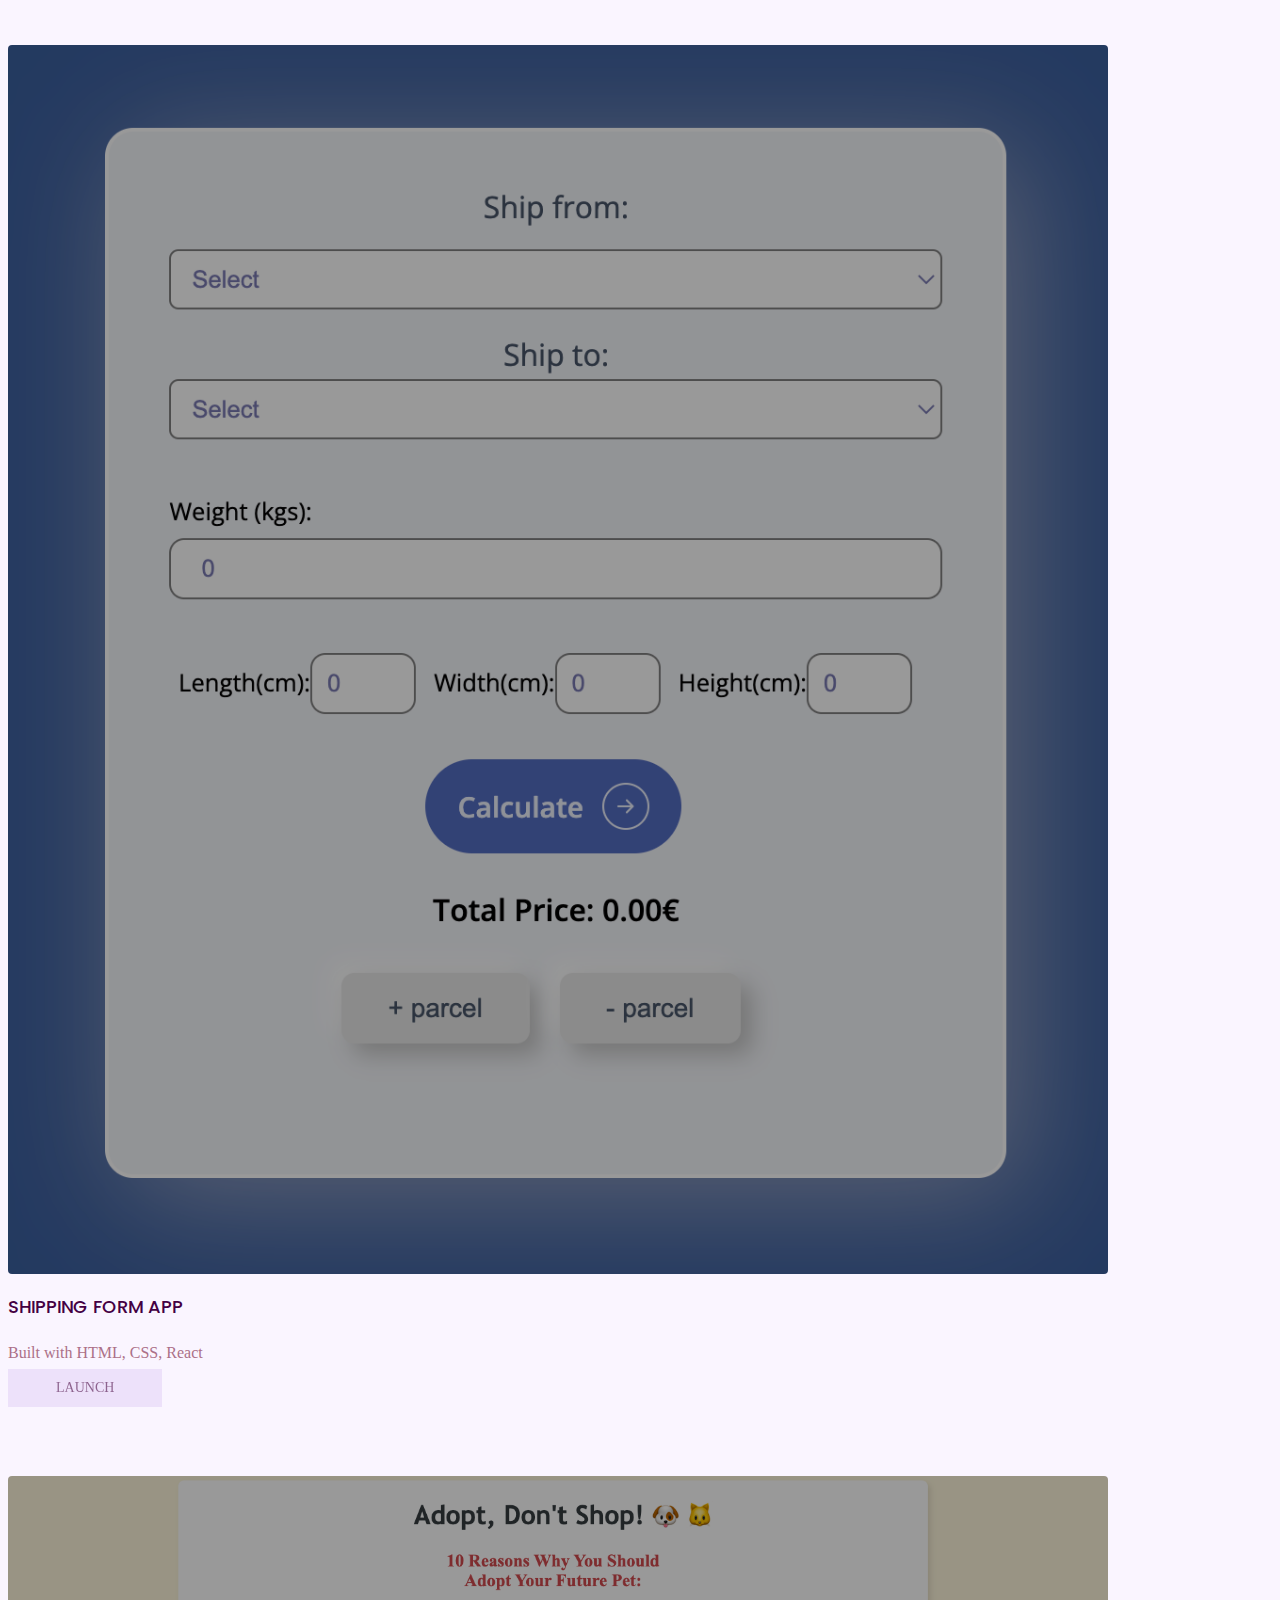
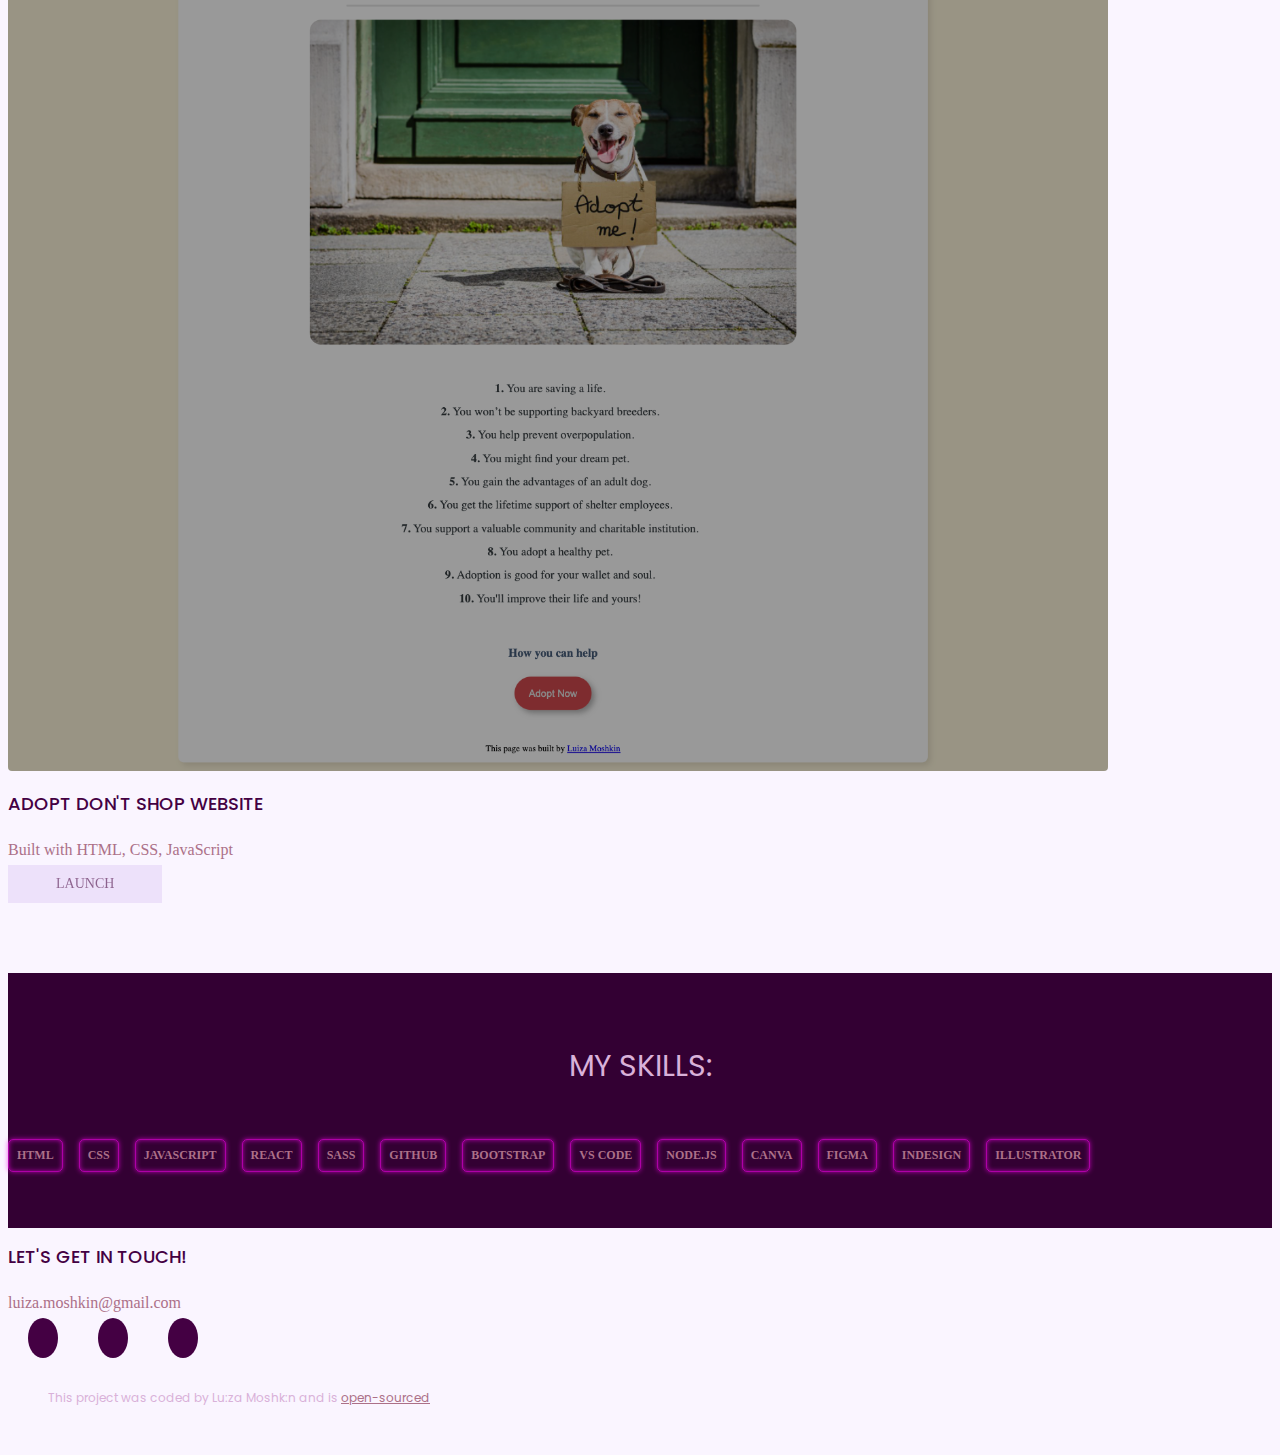
==== commit 333ee1d9: "Finished editing the main page" ====
--- a/index.html
+++ b/index.html
@@ -45,7 +45,7 @@
         <ul>
           <li class="active"><a href="/" title="Homepage"> Home</a></li>
           <li><a href="/about.html" title="About Luiza"> About</a></li>
-          <li><a href="/work.html" title="Luiza's Work"> Work </a></li>
+          <li><a href="/work.html" title="Luiza's Projects"> Projects </a></li>
           <li>
             <a href="/contact.html" title="Luiza's Contact Info"> Contact </a>
           </li>
@@ -94,7 +94,7 @@
     <div class="content-container container-fluid space-content-evenly">
       <div class="content">
         <div class="row">
-          <div class="col-lg-4 text-center card-project-main padding">
+          <div class="col-lg-3 text-center card-project-main padding">
             <a href="https://best-movie-ever.netlify.app/" target="_blank">
               <img
                 src="/images/best-movie-page.png"
@@ -103,22 +103,22 @@
                 id="img-project"
               />
             </a>
-            <h4>Adopt Don't Shop Website</h4>
+            <h4>The Best Movie Ever App</h4>
             <p class="text-muted">Built with HTML, CSS, React, API, Node.js</p>
             <div class="launch-me mt-4">
               <a
-                href="https://cranky-ride-af1a5b.netlify.app/"
-                title="Launch website"
-                class="btn btn-branding"
-                id="btn-launch-project"
-                target="_blank"
-                >Launch</a
-              >
-            </div>
-          </div>
-
-          <div class="col-lg-4 text-center card-project-main padding">
-            <a href="https://plant-sole-store.netlify.app/">
+                href="https://best-movie-ever.netlify.app/"
+                title="Launch best movie website"
+                class="btn btn-branding"
+                id="btn-launch-project"
+                target="_blank"
+                >Launch</a
+              >
+            </div>
+          </div>
+
+          <div class="col-lg-3 text-center card-project-main padding">
+            <a href="https://plant-sole-store.netlify.app/" target="_blank">
               <img
                 src="/images/Plant-store-page.png"
                 alt="Luiza's Plant Store Website"
@@ -130,17 +130,68 @@
             <p class="text-muted">Built with HTML, CSS/SASS, JavaScript</p>
             <div class="launch-me mt-4">
               <a
-                href="https://cranky-ride-af1a5b.netlify.app/"
-                title="Launch website"
-                class="btn btn-branding"
-                id="btn-launch-project"
-                target="_blank"
-                >Launch</a
-              >
-            </div>
-          </div>
-
-          <div class="col-lg-4 text-center card-project-main padding">
+                href="https://plant-sole-store.netlify.app/"
+                title="Launch Plant Store website"
+                class="btn btn-branding"
+                id="btn-launch-project"
+                target="_blank"
+                >Launch</a
+              >
+            </div>
+          </div>
+
+          <div class="col-lg-3 text-center card-project-main">
+            <a href="https://bishkek-city.netlify.app/" target="_blank">
+              <img
+                src="/images/Bishkek-City-Homepage.png"
+                alt="Luiza's Bishkek-city Homepage"
+                class="img-fluid mb-1 brighten img-work-bishkek"
+                id="img-project"
+              />
+            </a>
+            <h4>My Hometown Website</h4>
+            <p class="text-muted">Built with HTML, CSS, Bootstrap</p>
+            <div class="launch-me mt-4">
+              <a
+                href="https://bishkek-city.netlify.app/"
+                title="Launch Bishkek Homepage"
+                class="btn btn-branding"
+                id="btn-launch-project"
+                target="_blank"
+                >Launch</a
+              >
+            </div>
+          </div>
+
+          <div class="col-lg-3 text-center card-project-main">
+            <a
+              href="https://i-know-your-weather-app.netlify.app/"
+              target="_blank"
+            >
+              <img
+                src="/images/Weather-App.png"
+                alt="Luiza's Weather App"
+                class="img-fluid brighten img-work-weather"
+                id="img-project"
+              />
+            </a>
+            <h4>Weather App</h4>
+            <p class="text-muted" id="weather-app-p">
+              Built with HTML, CSS, JavaScript, API, Bootstrap
+            </p>
+            <div class="launch-me mt-4">
+              <a
+                href="https://i-know-your-weather-app.netlify.app/"
+                title="Launch Weather App"
+                class="btn btn-branding"
+                id="btn-launch-project"
+                target="_blank"
+                >Launch</a
+              >
+            </div>
+          </div>
+
+          <div class="col-lg-3 text-center card-project-main padding">
             <a href="https://evaluation-component.netlify.app/" target="_blank">
               <img
                 src="/images/evaluation-form.png"
@@ -153,7 +204,7 @@
             <p class="text-muted">Built with HTML, CSS/SASS, JavaScript</p>
             <div class="launch-me mt-4">
               <a
-                href="https://cranky-ride-af1a5b.netlify.app/"
+                href="https://evaluation-component.netlify.app/"
                 title="Launch website"
                 class="btn btn-branding"
                 id="btn-launch-project"
@@ -163,58 +214,57 @@
             </div>
           </div>
 
-          <div class="col-lg-4 text-center card-project-main">
-            <a href="https://bishkek-city.netlify.app/ " target="_blank">
-              <img
-                src="/images/Bishkek-City-Homepage.png"
-                alt="Luiza's Bishkek-city Homepage"
-                class="img-fluid mb-1 brighten img-work-bishkek"
-                id="img-project"
-              />
-            </a>
-            <h4>My Hometown Website</h4>
-            <p class="text-muted">Built with HTML, CSS, Bootstrap</p>
-            <div class="launch-me mt-4">
-              <a
-                href="https://bishkek-city.netlify.app/"
-                title="Launch Bishkek Homepage"
-                class="btn btn-branding"
-                id="btn-launch-project"
-                target="_blank"
-                >Launch</a
-              >
-            </div>
-          </div>
-          <div class="col-lg-4 text-center card-project-main">
+          <div class="col-lg-3 text-center card-project-main">
+            <a href="https://pokemon-app-game.netlify.app" target="_blank">
+              <img
+                src="/images/pokemon-game.png"
+                alt="Luiza's Pokemon Game App"
+                class="img-fluid brighten img-work-weather"
+                id="img-project"
+              />
+            </a>
+            <h4>Pokemon Game App</h4>
+            <p class="text-muted">Built with HTML, CSS, React</p>
+            <div class="launch-me mt-4">
+              <a
+                href="https://pokemon-app-game.netlify.app"
+                title="Launch Pokemon Game App"
+                class="btn btn-branding"
+                id="btn-launch-project"
+                target="_blank"
+                >Launch</a
+              >
+            </div>
+          </div>
+
+          <div class="col-lg-3 text-center card-project-main">
             <a
-              href="https://nostalgic-tesla-417c1a.netlify.app/"
+              href="https://shipping-form-challenge.netlify.app"
               target="_blank"
             >
               <img
-                src="/images/Weather-App.png"
-                alt="Luiza's Weather App"
+                src="/images/Shipping-form.png"
+                alt="Luiza's Shipping Form App"
                 class="img-fluid brighten img-work-weather"
                 id="img-project"
               />
             </a>
-            <h4>Weather App</h4>
-            <p class="text-muted">
-              Built with HTML, CSS, JavaScript, API, Bootstrap
-            </p>
-            <div class="launch-me mt-4">
-              <a
-                href="https://nostalgic-tesla-417c1a.netlify.app/"
-                title="Launch Weather App"
-                class="btn btn-branding"
-                id="btn-launch-project"
-                target="_blank"
-                >Launch</a
-              >
-            </div>
-          </div>
-
-          <div class="col-lg-4 text-center card-project-main">
-            <a href="https://cranky-ride-af1a5b.netlify.app/" target="_blank">
+            <h4>Shipping Form App</h4>
+            <p class="text-muted">Built with HTML, CSS, React</p>
+            <div class="launch-me mt-4">
+              <a
+                href="https://shipping-form-challenge.netlify.app"
+                title="Launch Shipping Form App"
+                class="btn btn-branding"
+                id="btn-launch-project"
+                target="_blank"
+                >Launch</a
+              >
+            </div>
+          </div>
+
+          <div class="col-lg-3 text-center card-project-main">
+            <a href="https://adopt-dont-shop-app.netlify.app" target="_blank">
               <img
                 src="/images/Adopt-dont-shop-website.png"
                 alt="Luiza's Adopt Don't Shop Website"
@@ -226,7 +276,7 @@
             <p class="text-muted">Built with HTML, CSS, JavaScript</p>
             <div class="launch-me mt-4">
               <a
-                href="https://cranky-ride-af1a5b.netlify.app/"
+                href="https://adopt-dont-shop-app.netlify.app"
                 title="Launch website"
                 class="btn btn-branding"
                 id="btn-launch-project"
--- a/styles/styles.css
+++ b/styles/styles.css
@@ -10,9 +10,9 @@
   --contact-links-color: #ac7088;
   --nav-links-color: #440043;
 }
-/* body {
-  background-color: #404040;
-} */
+body {
+  background-color: #faf5ff;
+}
 header {
   padding: 65px !important;
   background-color: var(--branding-color);
@@ -51,17 +51,18 @@
 }
 
 h4 {
-  font-family: var(--heading-font);
+  font-family: var(--primary-font);
   color: var(--secondary-color);
-  font-size: 25px;
-  font-weight: normal;
+  font-size: 18px;
+  font-weight: 500;
   margin-top: 15px;
+  text-transform: uppercase;
 }
 h5 {
   font-family: var(--primary-font);
   font-size: 30px;
   color: var(--heading-color);
-  margin: 7px 0 0 70px;
+  margin: 7px 0 0;
 }
 
 h6 {
@@ -215,8 +216,14 @@
   color: var(--contact-links-color) !important;
 }
 
-.project-cards {
+#weather-app-p {
+  font-size: 14px;
+}
+
+.card-project-main {
   justify-content: space-around;
+  margin-bottom: 5rem;
+  max-height: 80%;
 }
 
 .contact-icons {
@@ -289,9 +296,9 @@
 }
 
 #btn-contact-me-about:hover {
-  border: solid 1px var(--branding-color);
-  opacity: 100%;
-  transition: all 100ms ease-in-out;
+  border: 1px solid #ef00e3a8;
+  box-shadow: 0 0 5px #ef00e3a8, 0 0 5px #ef00e3a8 inset;
+  color: var(--contact-links-color);
 }
 
 #btn-weather-app,
@@ -311,20 +318,23 @@
 }
 
 #btn-launch-project {
-  background-color: var(--branding-color);
-  color: var(--heading-color);
-  border-color: var(--branding-color);
-  opacity: 85%;
+  background-color: #e5d4f7;
+  color: var(--nav-links-color);
+  transition: all 100ms ease-in-out;
+  cursor: pointer;
+  transition: all 0.3s ease;
+  position: relative;
+  opacity: 60%;
   font-size: 14px;
   padding: 0.7rem 3rem;
   text-transform: uppercase;
 }
 
 #btn-launch-project:hover {
-  border: solid 1px var(--branding-color);
-  opacity: 95%;
-  transition: all 100ms ease-in-out;
-  color: #ef00e3a8;
+  border: 1px solid #ef00e3a8;
+  box-shadow: 0 0 5px #ef00e3a8, 0 0 5px #ef00e3a8 inset;
+  color: var(--secondary-color);
+  opacity: 100%;
 }
 
 #img-bishkek-app {
@@ -351,6 +361,10 @@
   max-width: 87%;
   height: 65%;
   border-radius: 4px;
+}
+
+#img-project:hover {
+  box-shadow: 0px 0px 15px #ef00e3a8;
 }
 
 .weather-margin {
@@ -410,8 +424,12 @@
 .contact-container h1 {
   font-size: 50px;
 }
+
+#my-story-heading {
+  color: var(--branding-color);
+}
 .about-me {
-  padding-left: 100px;
+  padding-left: 25px;
 }
 .about-me-image {
   max-width: 70%;
@@ -520,7 +538,7 @@
     font-family: var(--primary-font);
     font-size: 20px;
     color: var(--heading-color);
-    margin: 14px;
+    margin: 14px 0px 14px -63px;
   }
   h6 {
     font-size: 12px;
@@ -599,6 +617,11 @@
   .find-me {
     margin-top: 15px !important;
   }
+
+  .card-project-main {
+    justify-content: space-around;
+    margin-top: 0rem !important;
+  }
   #adopt-section {
     padding: 0 !important;
   }
@@ -690,6 +713,11 @@
     border-radius: 4px;
   }
 
+  div .col-lg-3 {
+    height: 20%;
+    margin-bottom: 2rem !important;
+  }
+
   .skills__skill {
     padding: 0.5rem;
     margin-bottom: 0.5rem;
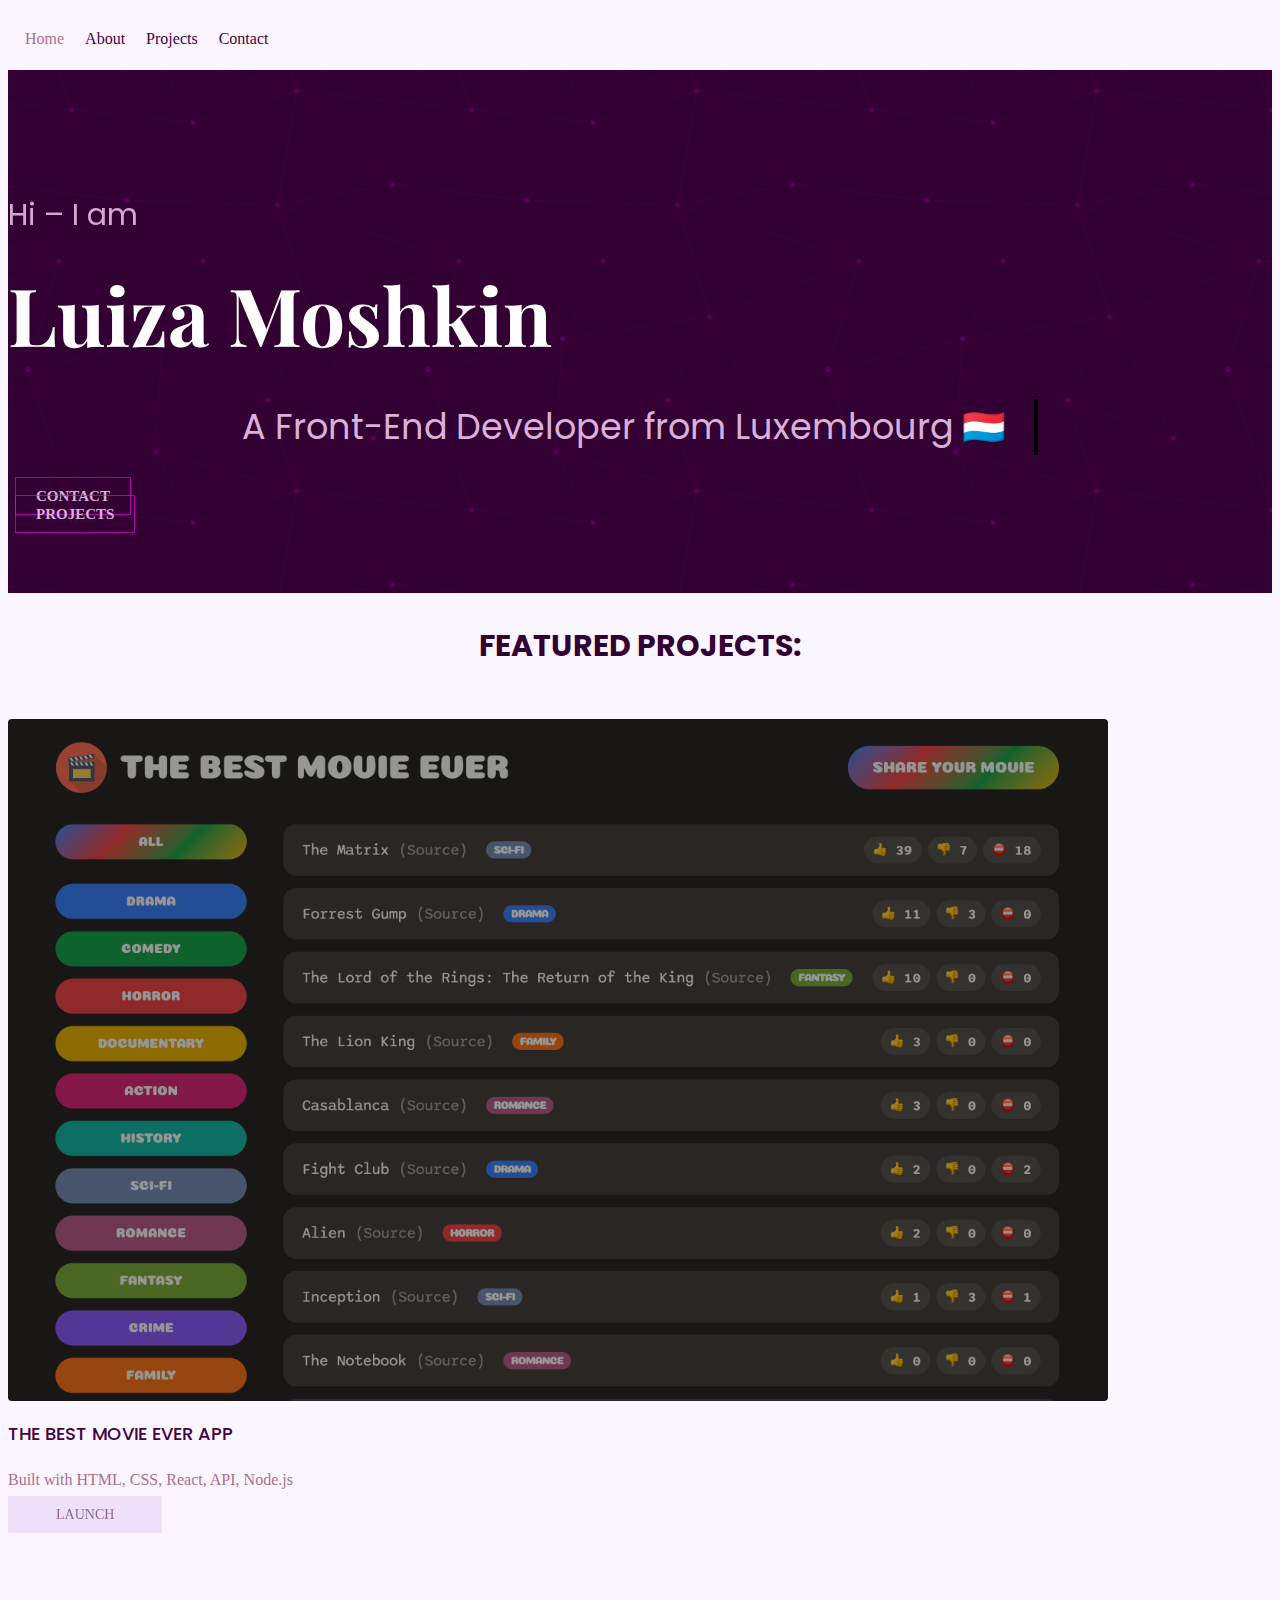
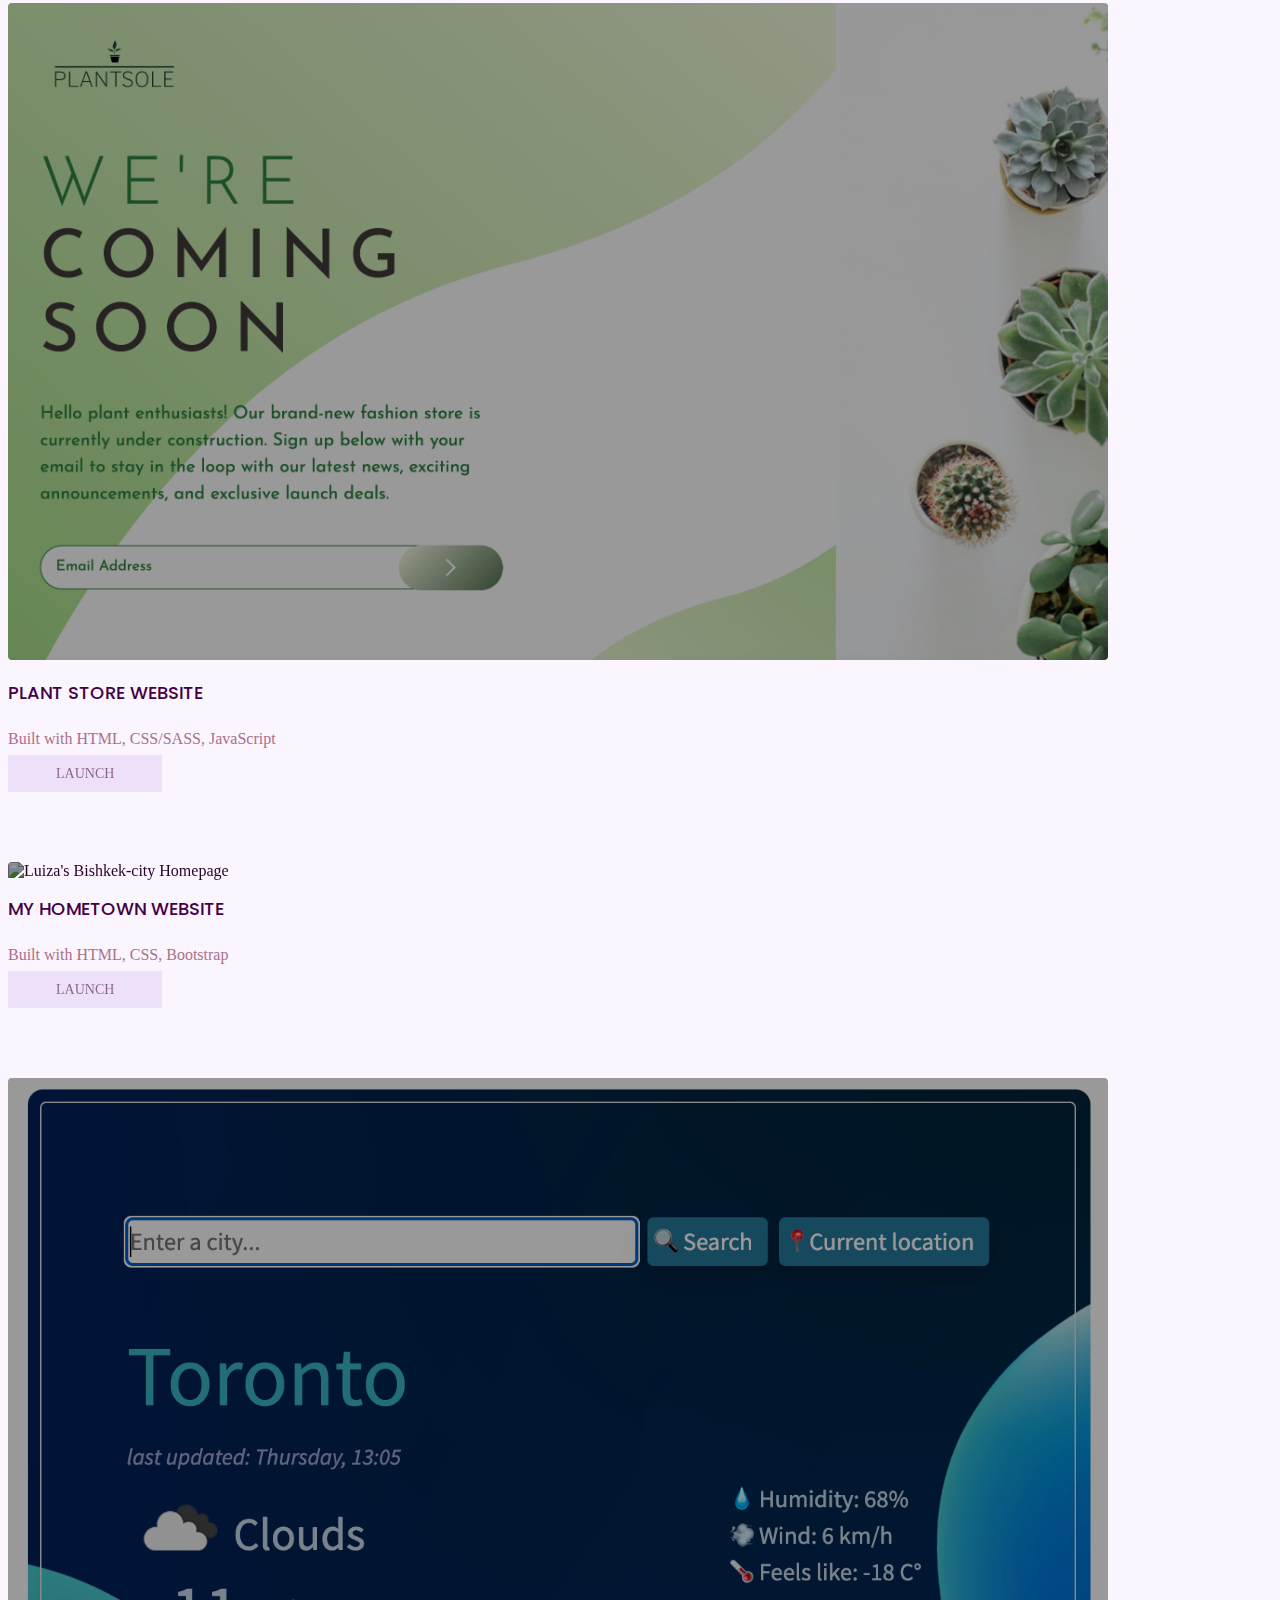
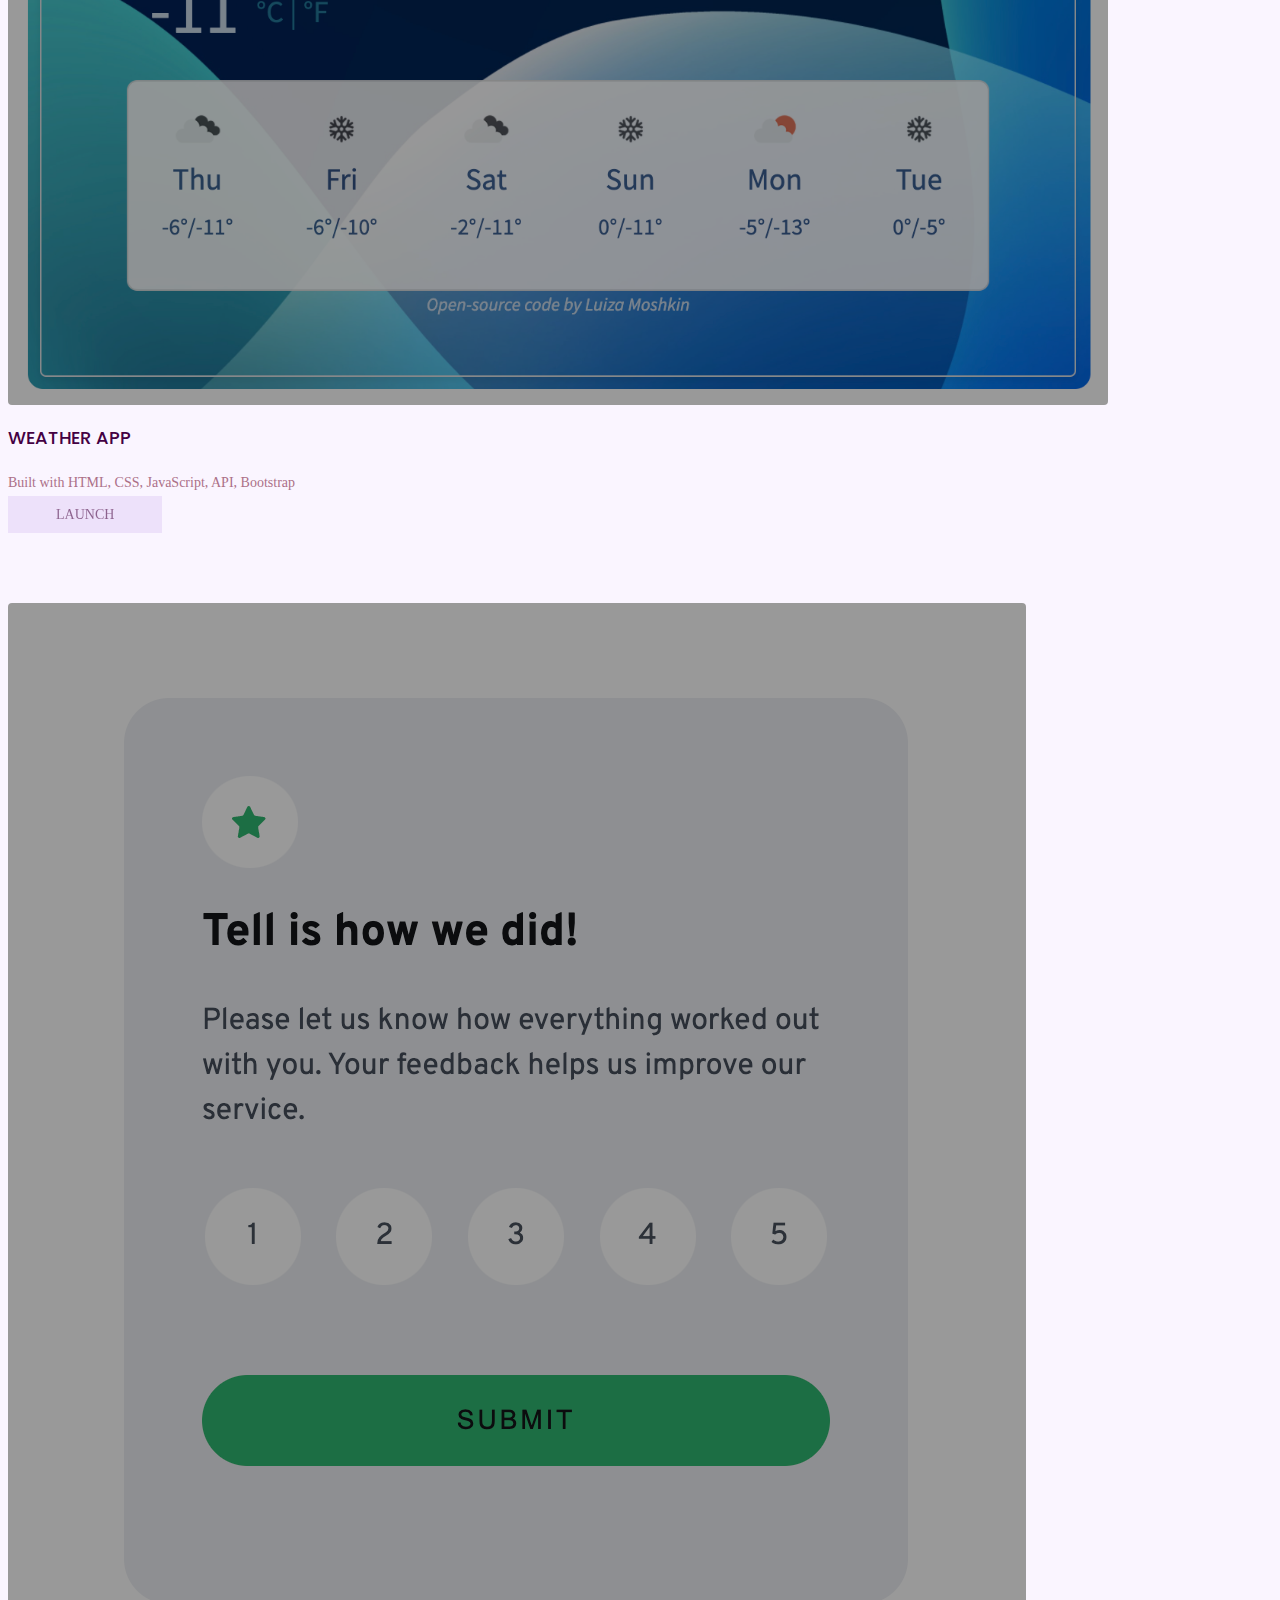
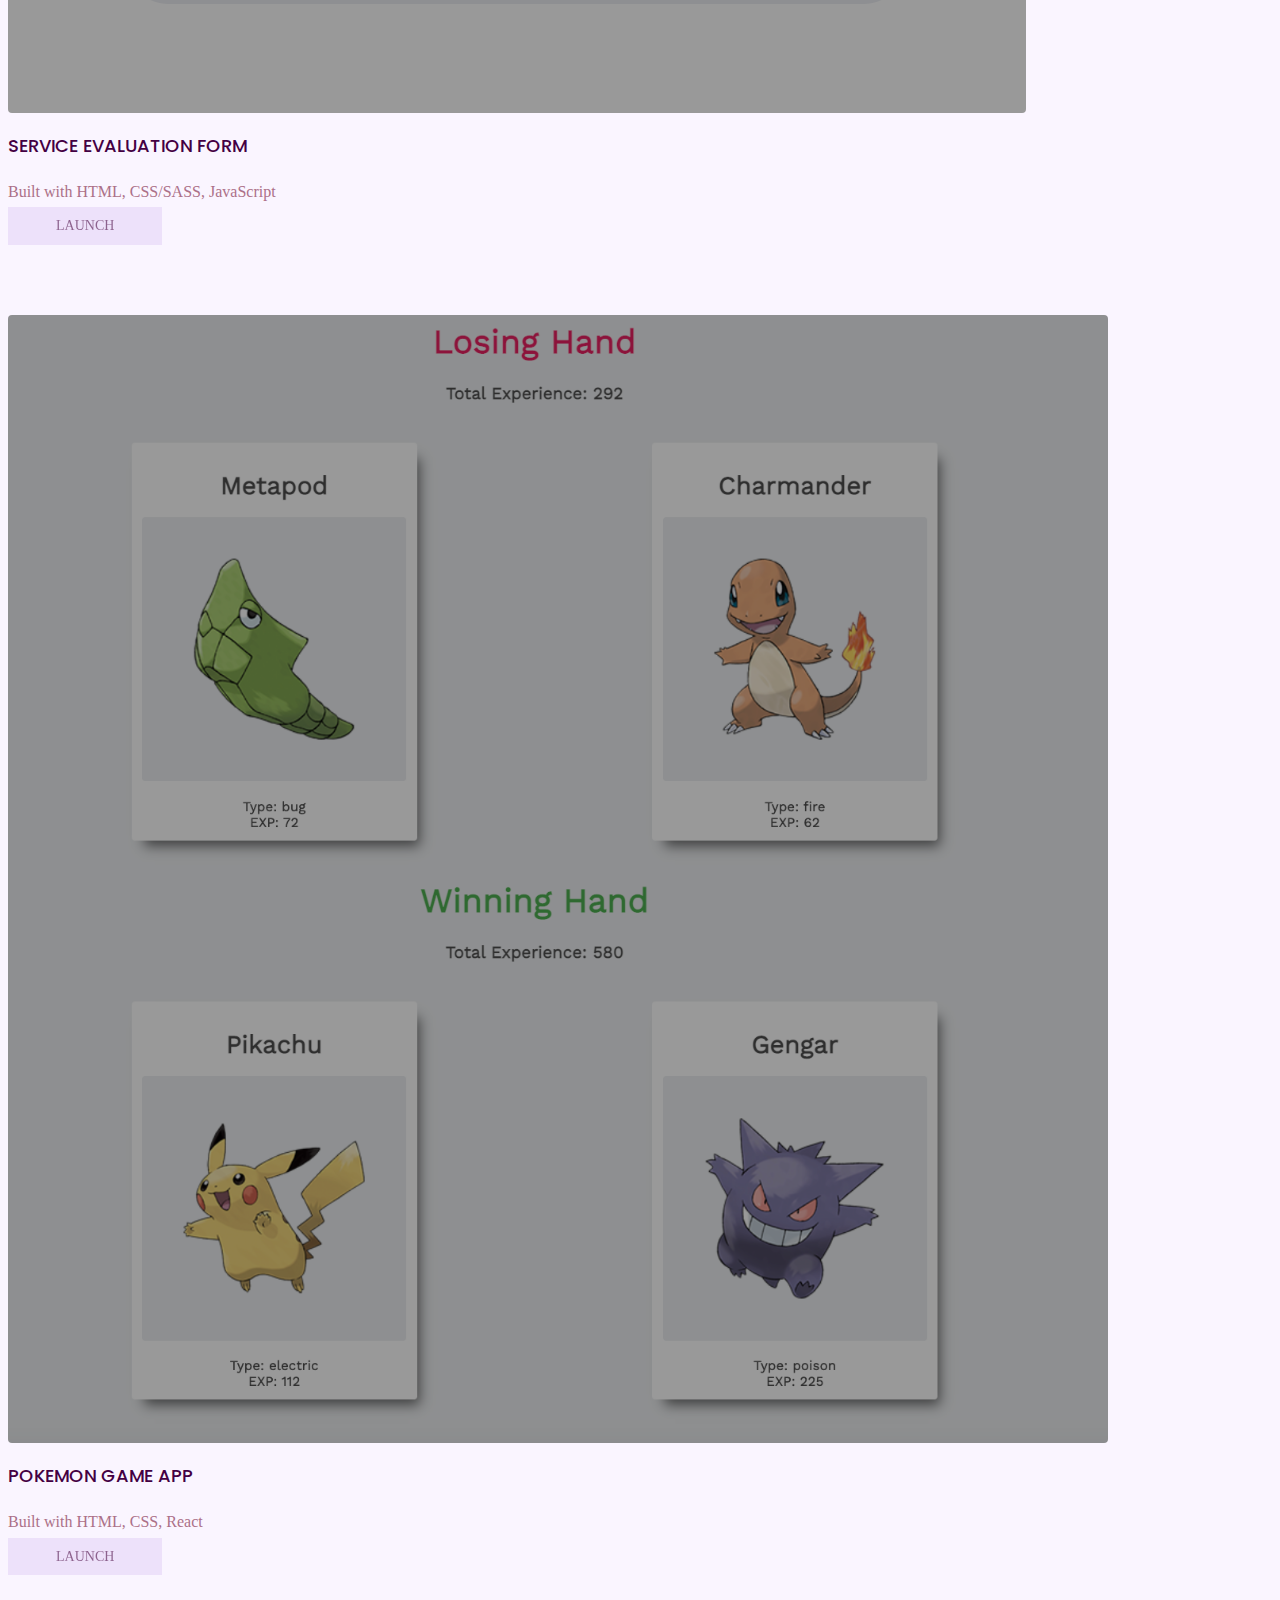
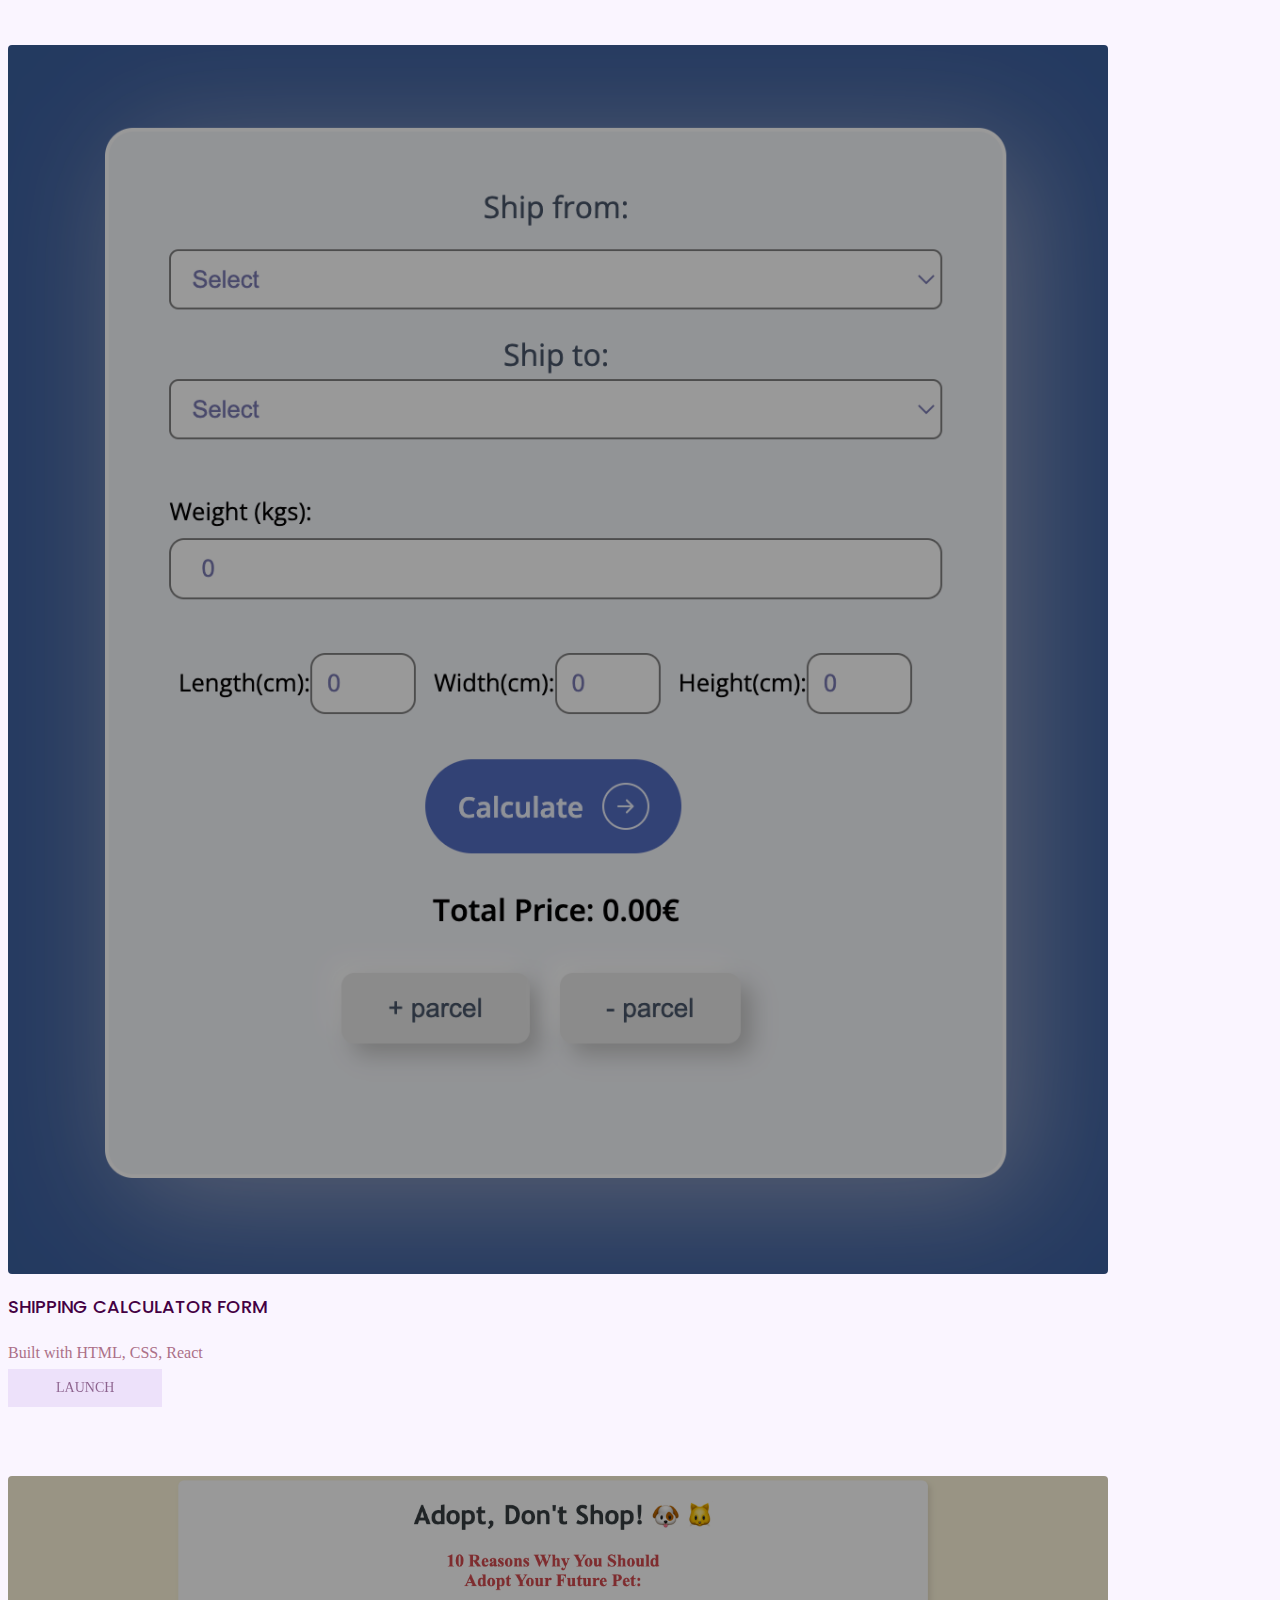
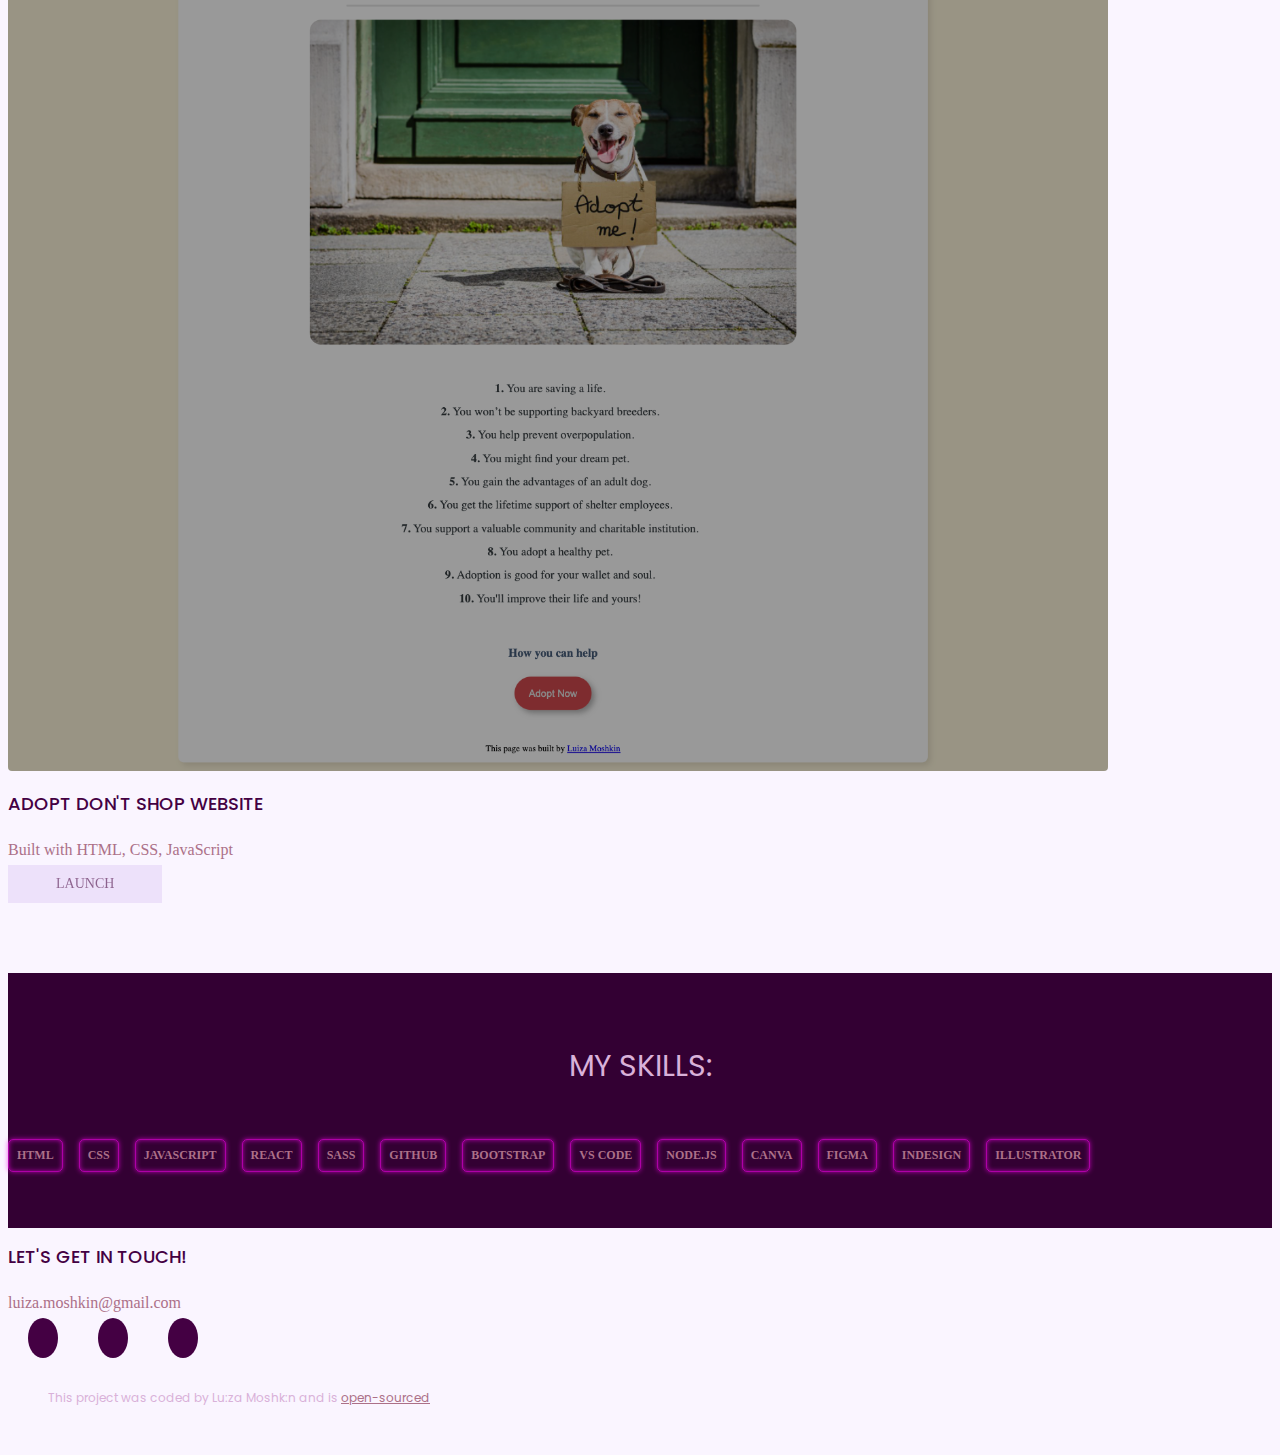
==== commit b77087ba: "Finished editing the content of the site" ====
--- a/index.html
+++ b/index.html
@@ -249,7 +249,7 @@
                 id="img-project"
               />
             </a>
-            <h4>Shipping Form App</h4>
+            <h4>Shipping Calculator Form</h4>
             <p class="text-muted">Built with HTML, CSS, React</p>
             <div class="launch-me mt-4">
               <a
--- a/styles/styles.css
+++ b/styles/styles.css
@@ -337,10 +337,16 @@
   opacity: 100%;
 }
 
+.card-project {
+  width: 90%;
+  margin-right: 0px !important;
+  margin-bottom: 4rem;
+}
+
 #img-bishkek-app {
   max-width: 77%;
   height: 103%;
-  margin: 8px 90px 28px;
+  margin: 8px 40px 28px;
   border-radius: 4px;
 }
 
@@ -365,6 +371,10 @@
 
 #img-project:hover {
   box-shadow: 0px 0px 15px #ef00e3a8;
+}
+
+#header-work {
+  color: var(--branding-color);
 }
 
 .weather-margin {
@@ -459,6 +469,10 @@
   box-shadow: 0 0 5px #ef00e3a8, 0 0 5px #ef00e3a8 inset; */
 }
 
+.work-padding {
+  padding-right: 10px;
+}
+
 .contact-page-heading {
   color: var(--secondary-color);
 }
